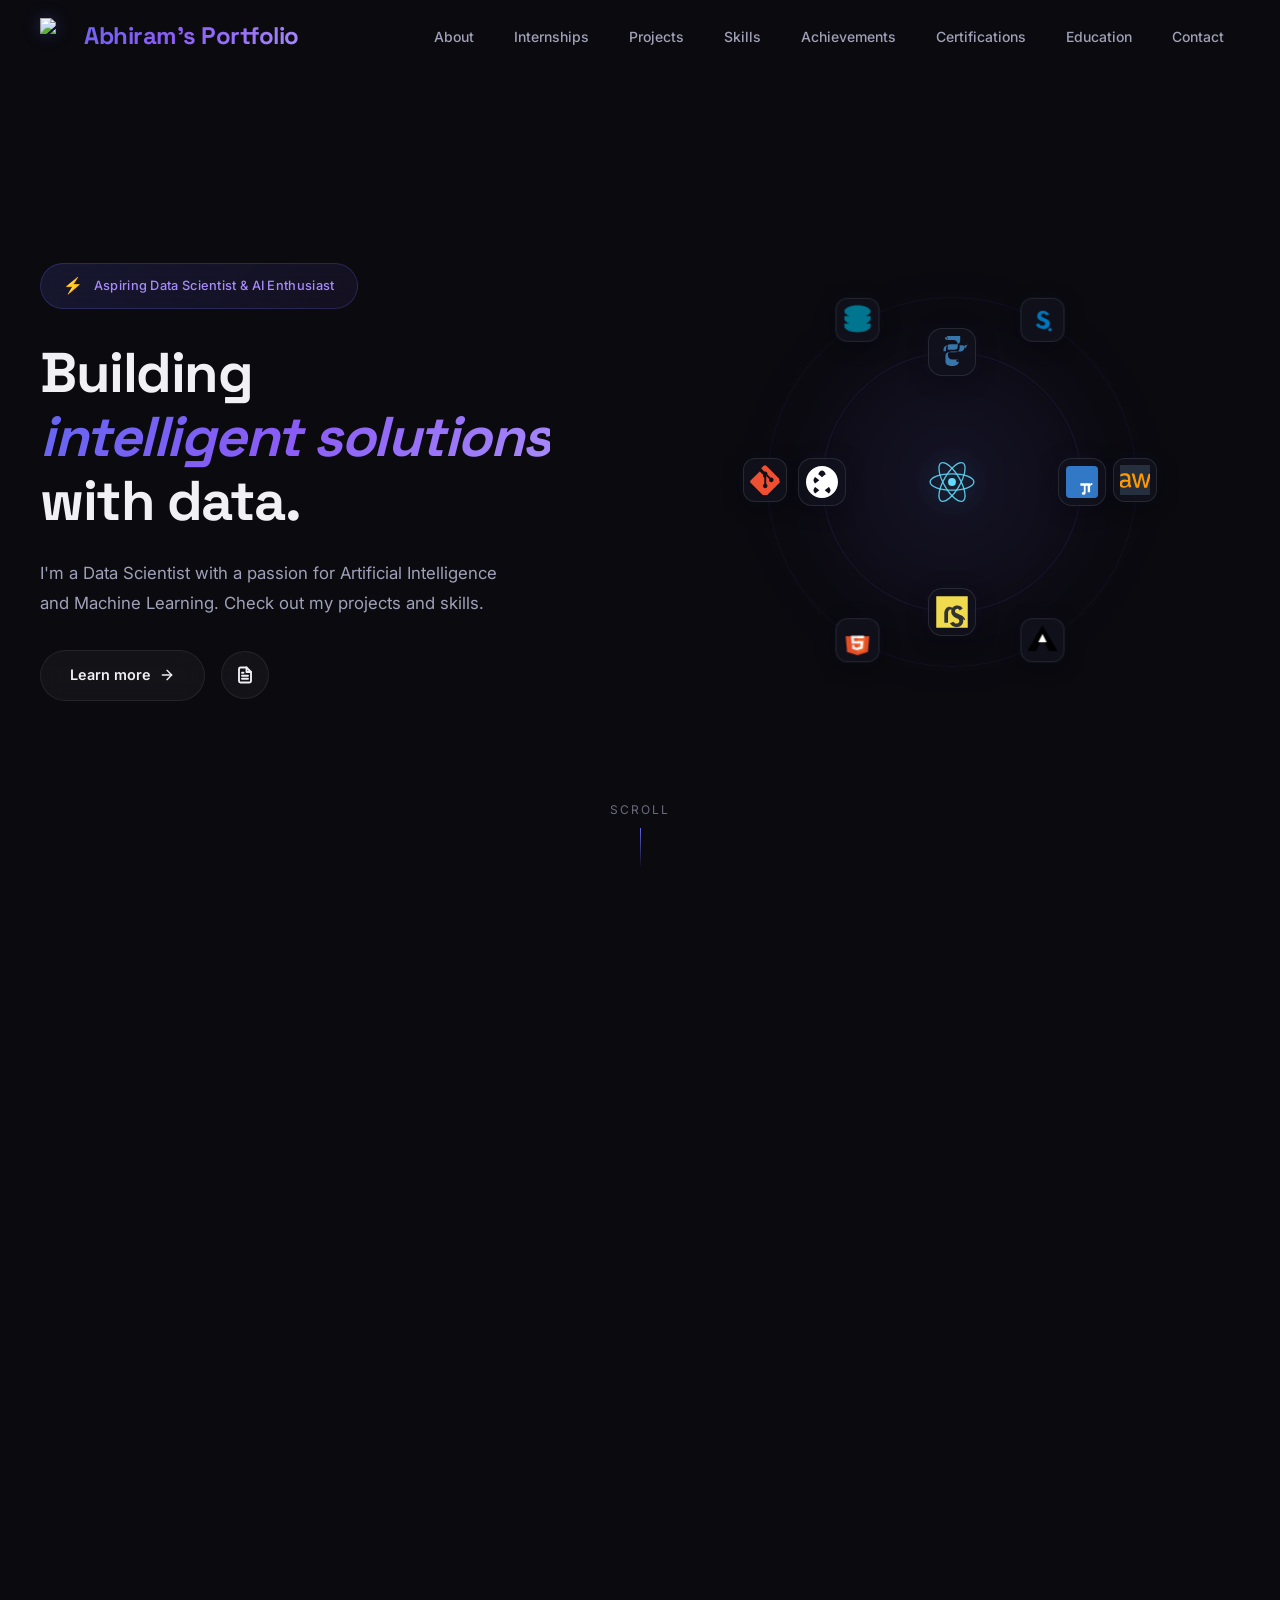
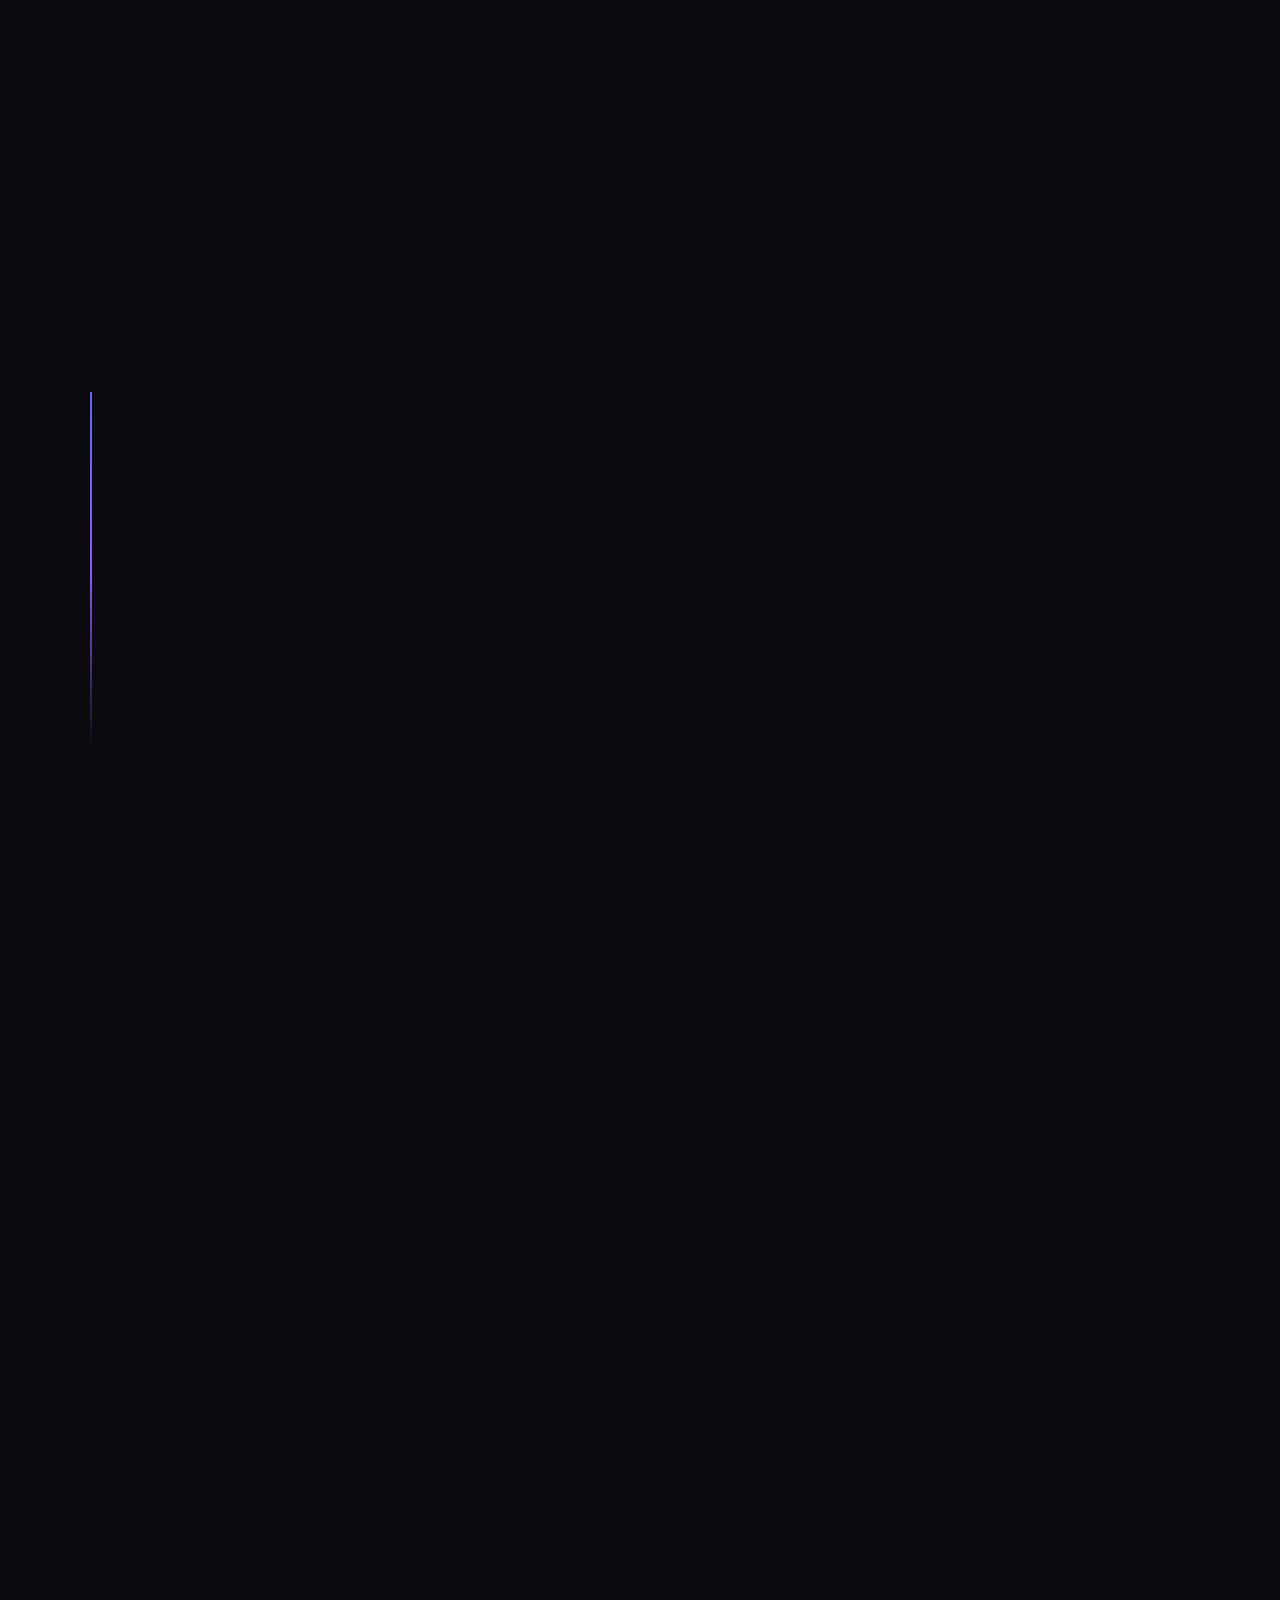
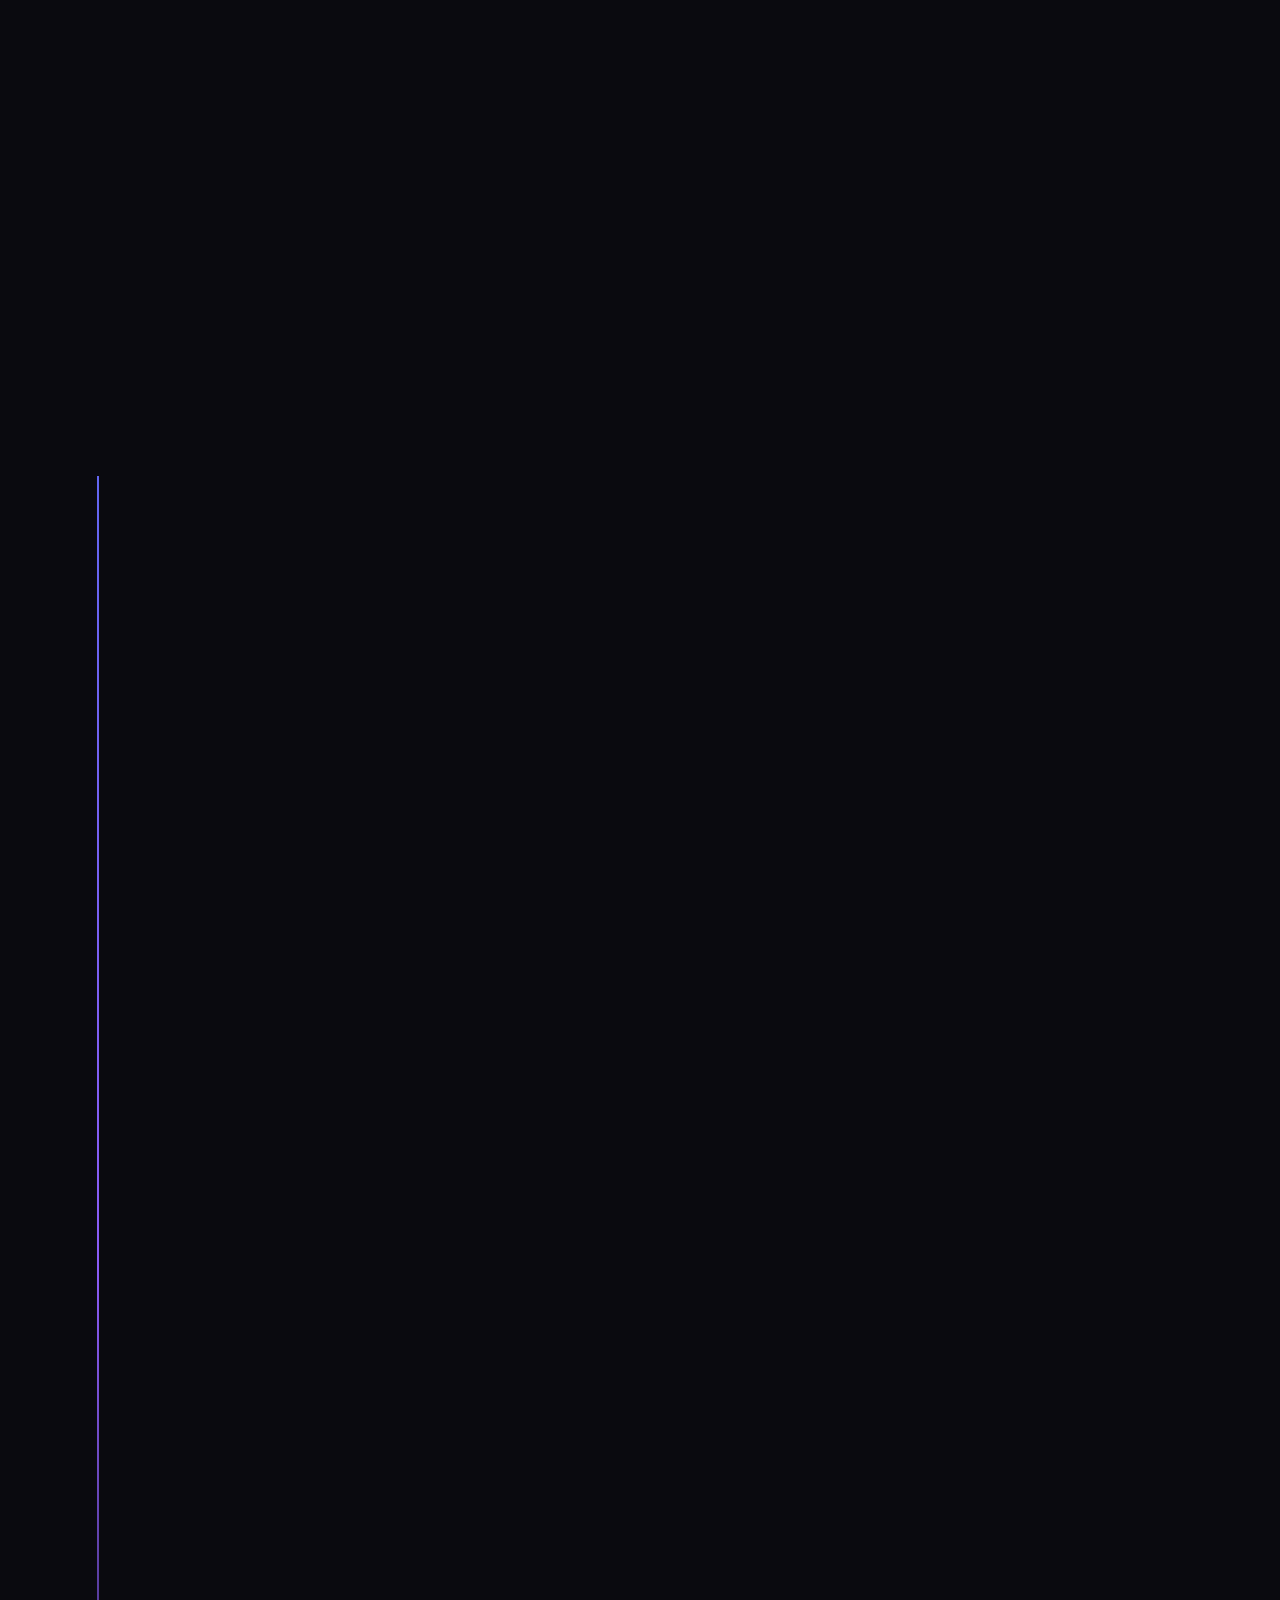
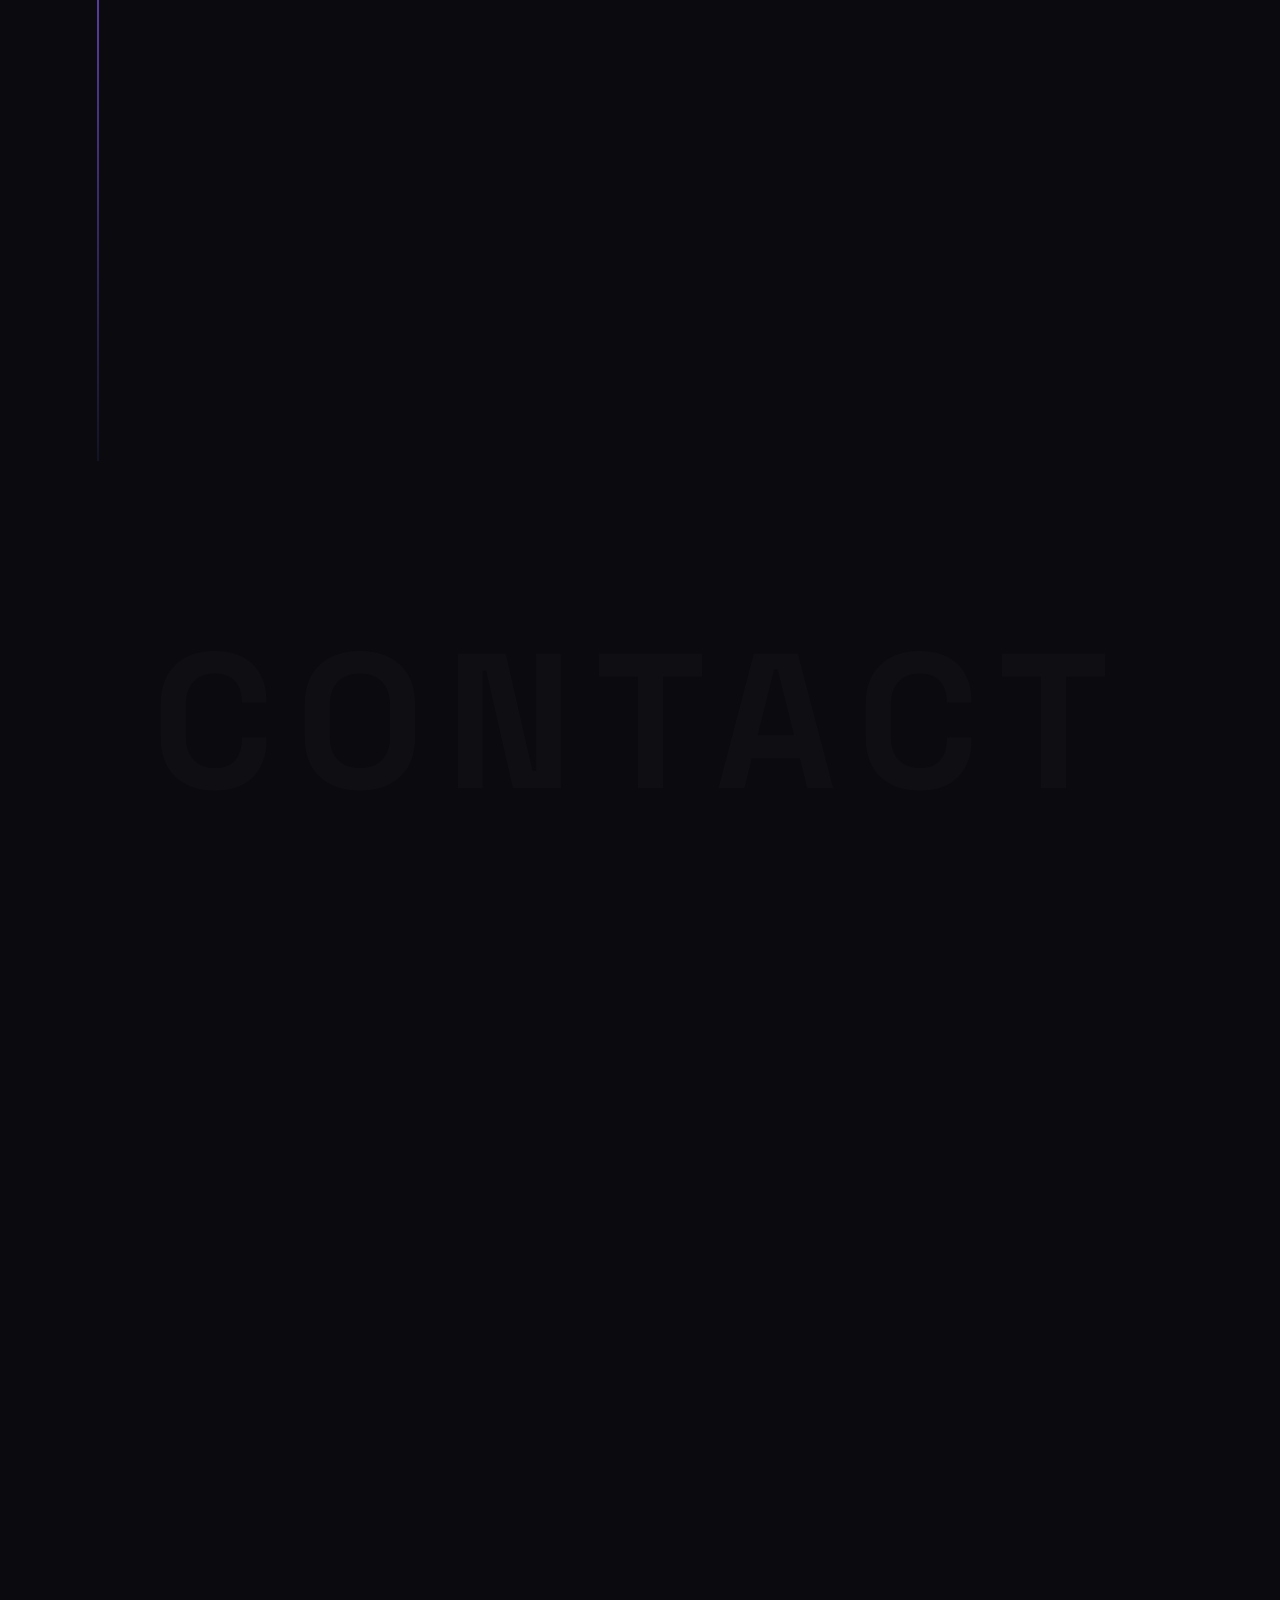
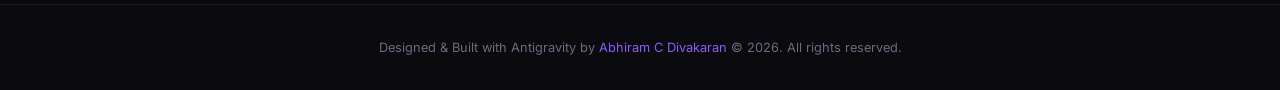
==== index.html @ 3d995509 "feat: redesign education section to match reference image with timeline, badges, coursework tags, ac" ====
<!DOCTYPE html>
<html lang="en">

<head>
  <meta charset="UTF-8">
  <meta name="viewport" content="width=device-width, initial-scale=1.0">
  <meta name="description"
    content="Student Portfolio — A showcase of projects, skills, internships, and achievements. Built with modern web technologies and 3D interactive design.">
  <title>Student Portfolio — Developer & Tech Enthusiast</title>
  <link rel="stylesheet" href="styles.css">
  <link rel="icon"
    href="data:image/svg+xml,<svg xmlns='http://www.w3.org/2000/svg' viewBox='0 0 100 100'><text y='.9em' font-size='90'>⚡</text></svg>">
</head>

<body>

  <!-- THREE.JS Canvas -->
  <canvas id="three-canvas"></canvas>

  <!-- ============================================
       NAVIGATION
       ============================================ -->
  <nav class="navbar" id="navbar">
    <div class="nav-container">
      <a href="#hero" class="nav-logo" style="display: flex; align-items: center; gap: 8px;">
        <img src="Components/Images/logo_transparent.png" alt="Logo"
          style="width: 36px; height: 36px; object-fit: contain; filter: drop-shadow(0 0 8px var(--accent-glow));">
        <span>Abhiram's Portfolio</span>
      </a>
      <div class="nav-links" id="nav-links">
        <a href="#about">About</a>
        <a href="#internships">Internships</a>
        <a href="#projects">Projects</a>
        <a href="#skills">Skills</a>
        <a href="#achievements">Achievements</a>
        <a href="#certifications">Certifications</a>
        <a href="#education">Education</a>
        <a href="#contact">Contact</a>
      </div>
      <button class="nav-toggle" id="nav-toggle" aria-label="Toggle navigation">
        <span></span>
        <span></span>
        <span></span>
      </button>
    </div>
  </nav>

  <!-- ============================================
       HERO SECTION
       ============================================ -->
  <section class="hero" id="hero">
    <div class="hero-inner">
      <!-- LEFT: Text Content -->
      <div class="hero-text">
        <div class="hero-badge">
          <span class="badge-icon">⚡</span>
          Aspiring Data Scientist & AI Enthusiast
        </div>
        <h1 class="hero-title">
          <span class="line">Building</span>
          <span class="line"><span class="gradient-text">intelligent solutions</span></span>
          <span class="line">with data.</span>
        </h1>
        <p class="hero-subtitle">
          I'm a Data Scientist with a passion for Artificial Intelligence and Machine Learning. Check out my projects
          and skills.
        </p>
        <div class="hero-actions" style="display: flex; align-items: center; gap: 1rem;">
          <a href="#about" class="btn btn-learn-more">
            <span>Learn more</span>
            <svg width="16" height="16" viewBox="0 0 24 24" fill="none" stroke="currentColor" stroke-width="2"
              stroke-linecap="round" stroke-linejoin="round">
              <line x1="5" y1="12" x2="19" y2="12" />
              <polyline points="12 5 19 12 12 19" />
            </svg>
          </a>
          <a href="#" class="btn-secondary" data-resume aria-label="View Resume" title="View Resume">
            <svg width="18" height="18" viewBox="0 0 24 24" fill="none" stroke="currentColor" stroke-width="2.5"
              stroke-linecap="round" stroke-linejoin="round">
              <path d="M14 2H6a2 2 0 0 0-2 2v16a2 2 0 0 0 2 2h12a2 2 0 0 0 2-2V8z" />
              <polyline points="14 2 14 8 20 8" />
              <line x1="16" y1="13" x2="8" y2="13" />
              <line x1="16" y1="17" x2="8" y2="17" />
              <polyline points="10 9 9 9 8 9" />
            </svg>
          </a>
        </div>
      </div>

      <!-- RIGHT: 3D Orbiting Tech Icons -->
      <div class="hero-orbit-container">
        <div class="orbit-glow"></div>
        <div class="orbit-scene">
          <!-- Central Icon -->
          <div class="orbit-center">
            <svg viewBox="0 0 512 512" width="56" height="56">
              <circle cx="256" cy="256" r="36" fill="#61DAFB" />
              <ellipse cx="256" cy="256" rx="200" ry="75" fill="none" stroke="#61DAFB" stroke-width="12"
                opacity="0.9" />
              <ellipse cx="256" cy="256" rx="200" ry="75" fill="none" stroke="#61DAFB" stroke-width="12" opacity="0.9"
                transform="rotate(60 256 256)" />
              <ellipse cx="256" cy="256" rx="200" ry="75" fill="none" stroke="#61DAFB" stroke-width="12" opacity="0.9"
                transform="rotate(120 256 256)" />
            </svg>
          </div>

          <!-- Orbit Ring 1 (Inner) -->
          <div class="orbit-ring orbit-ring-1">
            <!-- Icon 1: TypeScript -->
            <div class="orbit-icon" style="--angle: 0deg; --delay: 0s;">
              <div class="orbit-icon-inner">
                <svg viewBox="0 0 128 128" width="32" height="32">
                  <rect width="128" height="128" rx="15" fill="#3178C6" />
                  <path
                    d="M91.5 68.5v10.2h-13V105c0 3.5-.7 6-2 7.5s-3.5 2.2-6.5 2.2c-2.5 0-5-.8-7.3-2.3l3-8.5c1 .7 2 1 3 1 1.7 0 2.5-1.3 2.5-4V78.7H57.5V68.5zm13.7 0l.2 7.3-1.5-.2c-2.3 0-4.2.7-5.5 2.2-1.4 1.4-2.1 3.3-2.1 5.7V105h-9.5V68.5h8.7l.5 5.3c1-2 2.3-3.4 3.9-4.4 1.5-1 3.3-1.4 5.3-1.4"
                    fill="#fff" />
                </svg>
              </div>
            </div>
            <!-- Icon 2: JS -->
            <div class="orbit-icon" style="--angle: 90deg; --delay: -5s;">
              <div class="orbit-icon-inner">
                <svg viewBox="0 0 128 128" width="32" height="32">
                  <path fill="#F0DB4F" d="M1 1h126v126H1z" />
                  <path
                    d="M116.9 96.6c-1.5-9-7.5-16.5-25.2-23.5l-8.7-4c-3.3-1.7-5.5-3-6.3-5.4-.5-1.7-.6-2.7-.6-4.3 0-1.7.6-3.4 1.7-4.7 2.8-3.2 7.5-4 11.1-2.7 2.3.8 4.4 2.7 5.6 5.7l12.5-7.8c-2.2-3.9-5.3-7-9-9.1-5-2.8-10.5-3.4-16.5-2.7-6 .7-11.2 3.4-15 8-4.8 5.7-6.1 12.5-5.3 20 .7 5.8 3.6 10.8 8 14.5 4.5 3.8 9 6.3 13.4 8.3 3.4 1.5 6.4 3.2 8.3 5.3 1.7 2 2.5 4.4 2.3 7-.3 3-1.7 5.3-4 7-2.3 1.5-5.3 2.2-8 2-5-.5-8.5-3-11.3-7.5L55.8 109c2.3 4.7 5.7 8.5 10.3 11.3 6 3.5 12.7 4.8 20 4 6.5-.7 12.2-3.3 16.5-8 3.6-3.8 5.8-8.5 6.3-14 .3-2.3.3-6.7-1-9.7zM72.5 53.5c-3-6.3-9.3-9.7-16.3-10-7-.3-12.5 2-17 7.2-4 4.8-6 10.7-6 17.7v38.3h15V68c0-3.7.7-7 2.8-9.8 2-2.8 5-4.4 8.5-4.2 3.8.2 6.5 2 8.5 5.3"
                    fill="#323330" />
                </svg>
              </div>
            </div>
            <!-- Icon 3: React -->
            <div class="orbit-icon" style="--angle: 180deg; --delay: -10s;">
              <div class="orbit-icon-inner">
                <svg viewBox="0 0 128 128" width="32" height="32">
                  <path
                    d="M64 0C28.7 0 0 28.7 0 64s28.7 64 64 64 64-28.7 64-64S99.3 0 64 0zm0 18c6.1 0 11.6 5.5 15.1 15.1-4.5 3.3-9.5 7.3-15.1 11.8-5.5-4.5-10.5-8.5-15.1-11.8C52.4 23.5 57.9 18 64 18zM36.5 44.3c5 3.7 10.5 8 16.7 13-6.2 5-11.7 9.4-16.7 13.1-3.8-4.3-6.5-9.6-6.5-13.1s2.7-8.8 6.5-13zm0 39.4c5 3.7 10.5 8 16.7 13-6.2 5-11.7 9.4-16.7 13.1C32.7 105.5 30 100.1 30 96.6s2.7-8.6 6.5-12.9zm55 0c3.8 4.3 6.5 9.6 6.5 12.9s-2.7 8.9-6.5 13.1c-5-3.7-10.5-8-16.7-13 6.2-5 11.7-9.4 16.7-13.1z"
                    fill="#fff" />
                </svg>
              </div>
            </div>
            <!-- Icon 4: Python -->
            <div class="orbit-icon" style="--angle: 270deg; --delay: -15s;">
              <div class="orbit-icon-inner">
                <svg viewBox="0 0 448 512" width="32" height="32" fill="#3776AB">
                  <path
                    d="M439.8 200.5c-7.7-30.9-22.3-54.2-53.4-54.2h-40.1v47.4c0 36.8-31.2 67.8-68.8 67.8H172.7c-29.2 0-53.4 25-53.4 54.3v101.7c0 29 25.2 46 53.4 54.3 33.8 9.9 66.3 11.7 106.8 0 26.9-7.8 53.4-23.5 53.4-54.3v-40.7H226.2c-36.8 0-67.8-31.2-67.8-67.9V301.2c0-29 22.2-54.3 53.4-54.3h146.2c35.7 0 67.8-31.3 67.8-67.9v-31.2c0 .1 0-.1 14-.1c29-3.3 54.2-14.7 54.2-54.2zm-284-54.2c-35.8 0-67.8 31.2-67.8 67.8v31.2h40.1v-47.4c0-36.8 31.2-67.9 68.8-67.9h104.9c29.2 0 53.4-25 53.4-54.3v-86.7c0-29-25.2-46-53.4-54.3C268-42.1 235.5-43.9 195-32.2c-26.9 7.8-53.4 23.5-53.4 54.3v40.7h106.7c36.8 0 67.8 31.2 67.8 67.9v35.8c0 29-22.2 54.3-53.4 54.3H155.8zm-22.3-88.1c-12 0-21.7-9.7-21.7-21.7s9.7-21.7 21.7-21.7 21.7 9.7 21.7 21.7-9.7 21.7-21.7 21.7zm180.8 314c12 0 21.7 9.7 21.7 21.7s-9.7 21.7-21.7 21.7-21.7-9.7-21.7-21.7 9.7-21.7 21.7-21.7z" />
                </svg>
              </div>
            </div>
          </div>

          <!-- Orbit Ring 2 (Outer) -->
          <div class="orbit-ring orbit-ring-2">
            <!-- Icon 1: AWS -->
            <div class="orbit-icon" style="--angle: 0deg; --delay: 0s;">
              <div class="orbit-icon-inner">
                <svg viewBox="0 0 128 128" width="30" height="30">
                  <path fill="#252F3E" d="M0 0h128v128H0z" />
                  <path
                    d="M44.8 80.5c0 2.1.2 3.8.7 5.1.5 1.3 1.2 2.7 2.1 4.2.3.5.4 1 .4 1.5 0 .6-.4 1.3-1.2 1.9l-3.9 2.6c-.6.4-1.1.6-1.6.6-.6 0-1.3-.3-1.9-.9-1-.9-1.8-2-2.4-3.1-.7-1.1-1.3-2.4-2-3.9-5.1 6-11.5 9-19.2 9-5.5 0-9.8-1.6-13.1-4.7-3.2-3.1-4.9-7.3-4.9-12.4 0-5.5 1.9-10 5.8-13.4 3.9-3.4 9.1-5.1 15.6-5.1 2.2 0 4.4.2 6.8.5s4.8.8 7.4 1.4V58c0-4.9-1-8.4-3.1-10.4-2.1-2.1-5.6-3.1-10.6-3.1-2.3 0-4.6.3-7 .9-2.4.6-4.8 1.4-7 2.4-.8.4-1.5.6-2 .7-.4.1-.8.2-1.1.2-1 0-1.5-.7-1.5-2.2v-3c0-1.1.1-2 .4-2.5s.8-1 1.7-1.5c2.3-1.2 5-2.1 8.2-2.9 3.2-.8 6.6-1.2 10.2-1.2 7.8 0 13.5 1.8 17.1 5.3 3.6 3.5 5.4 8.9 5.4 16.1V80.5zm-26.5 9.9c2.1 0 4.3-.4 6.6-1.2 2.3-.8 4.3-2.2 6-4.1 1-1.2 1.8-2.6 2.2-4.1.4-1.6.7-3.5.7-5.7v-2.7c-1.9-.5-3.9-.9-6-1.2-2.1-.3-4.2-.4-6.2-.4-4.3 0-7.4.8-9.5 2.5-2.1 1.7-3.1 4.1-3.1 7.2 0 2.9.7 5.1 2.3 6.5 1.4 1.5 3.6 2.2 6.3 2.2h.7zm52.4 7.1c-1.3 0-2.1-.2-2.6-.7-.5-.5-1-1.5-1.4-2.8L50.7 40.7c-.4-1.4-.7-2.3-.7-2.7 0-1.1.5-1.7 1.6-1.7h6.1c1.3 0 2.2.2 2.7.7.5.5.9 1.5 1.3 2.8l11.8 46.5 11-46.5c.4-1.4.8-2.3 1.3-2.8.5-.5 1.4-.7 2.7-.7h5c1.3 0 2.2.2 2.7.7.5.5.9 1.5 1.3 2.8l11.1 47.1L121 40.7c.4-1.4.9-2.3 1.3-2.8.5-.5 1.4-.7 2.7-.7h5.8c1.1 0 1.7.5 1.7 1.7 0 .3-.1.7-.1 1.1-.1.4-.2 1-.4 1.7L116 94c-.4 1.4-.9 2.3-1.4 2.8-.5.5-1.3.7-2.6.7h-5.4c-1.3 0-2.2-.2-2.7-.7-.5-.5-.9-1.5-1.3-2.9l-10.9-45.3-10.8 45.3c-.4 1.4-.8 2.4-1.3 2.9-.5.5-1.4.7-2.7.7h-5.4z"
                    fill="#F90" />
                </svg>
              </div>
            </div>
            <!-- Icon 2: Vercel -->
            <div class="orbit-icon" style="--angle: 60deg; --delay: -5s;">
              <div class="orbit-icon-inner">
                <svg viewBox="0 0 128 128" width="30" height="30">
                  <path fill="#000" d="M64 0L0 110h36.3L64 55l27.7 55H128z" />
                  <path fill="#fff" d="M64 37l-18 36h36z" />
                </svg>
              </div>
            </div>
            <!-- Icon 3: HTML5 -->
            <div class="orbit-icon" style="--angle: 120deg; --delay: -10s;">
              <div class="orbit-icon-inner">
                <svg viewBox="0 0 128 128" width="30" height="30">
                  <path fill="#E44D26" d="M19.6 114l-6-67.4h100.8l-6 67.4L64 128z" />
                  <path fill="#F16529" d="M64 118.4l29.4-8.1 5.1-57.3H64z" />
                  <path fill="#EBEBEB"
                    d="M64 66.7H49.8l-1-11.2H64V44.5H36.1l.3 3.4 2.8 31.3H64zm0 29.5l-.1 0-11.9-3.2-.8-8.6h-11l1.5 16.8 22.2 6.2.1 0z" />
                  <path fill="#fff"
                    d="M63.9 66.7v11h13l-1.2 13.5-11.8 3.2v11.4l22.2-6.2.2-1.6 2.5-28.4.3-2.9H63.9zm0-22.2v11h27.4l.2-2.5.5-5.1.3-3.4z" />
                </svg>
              </div>
            </div>
            <!-- Icon 4: Git -->
            <div class="orbit-icon" style="--angle: 180deg; --delay: -15s;">
              <div class="orbit-icon-inner">
                <svg viewBox="0 0 128 128" width="30" height="30">
                  <path fill="#F05032"
                    d="M124.7 58.4L69.6 3.3c-3.1-3.1-8.2-3.1-11.4 0L47.6 13.9l14.4 14.4c3.3-1.1 7.2-.4 9.9 2.2 2.7 2.7 3.4 6.6 2.2 9.9l13.9 13.9c3.3-1.1 7.2-.4 9.9 2.2 3.8 3.8 3.8 10 0 13.8-3.8 3.8-10 3.8-13.8 0-2.9-2.9-3.5-7.1-1.9-10.6l-13-13v34.2c.9.4 1.7 1 2.4 1.7 3.8 3.8 3.8 10 0 13.8-3.8 3.8-10 3.8-13.8 0-3.8-3.8-3.8-10 0-13.8.9-.9 1.9-1.5 3-2V54.1c-1.1-.5-2.1-1.1-3-2-2.9-2.9-3.5-7.2-1.8-10.7L41.5 27.2 3.3 65.4c-3.1 3.1-3.1 8.2 0 11.4l55.1 55.1c3.1 3.1 8.2 3.1 11.4 0l54.9-55.1c3.1-3.1 3.1-8.2 0-11.4z" />
                </svg>
              </div>
            </div>
            <!-- Icon 5: SQL -->
            <div class="orbit-icon" style="--angle: 240deg; --delay: -20s;">
              <div class="orbit-icon-inner">
                <svg viewBox="0 0 448 512" width="30" height="30" fill="#00758F">
                  <path
                    d="M448 111.8c0 56.5-100.3 102.2-224 102.2S0 168.3 0 111.8 100.3 9.6 224 9.6s224 45.7 224 102.2zm0 128c0 56.5-100.3 102.2-224 102.2S0 296.3 0 239.8V192h448v47.8zm0 128c0 56.5-100.3 102.2-224 102.2S0 424.3 0 367.8V320h448v47.8z" />
                </svg>
              </div>
            </div>
            <!-- Icon 6: CSS3 -->
            <div class="orbit-icon" style="--angle: 300deg; --delay: -25s;">
              <div class="orbit-icon-inner">
                <svg viewBox="0 0 128 128" width="30" height="30">
                  <path fill="#0277BD"
                    d="M64.1 102.3c-14.2 0-23.5-6.2-28.3-18.6l12.6-5.3c3.3 7 7.6 10.5 15.9 10.5 6.7 0 11-3.3 11-8.2 0-2.5-1-4.5-3.1-6-2.1-1.5-7.3-3.5-12-5.5-4.2-1.8-7.6-3.4-10.3-5.5-5.5-4.2-8.3-9.5-8.3-16 0-6.6 2.5-12 7.3-16.1 4.8-4 10.8-6.1 18.1-6.1 11.5 0 20.1 5 25.2 14.9l-12.2 5.7c-3.2-5.7-7.5-8.5-12.8-8.5-5.7 0-9.5 3-9.5 7.3 0 4.7 4.5 7.4 13.5 11.3 5.2 2.2 9.3 4 12.3 5.7 8 4.5 12 10.5 12 18.2 0 7.1-2.7 12.8-8.1 17.1-5.4 4.2-12.5 6.3-20.3 6.3z" />
                  <path fill="#0277BD"
                    d="M96 113.5c-2 0-3.8-.7-5.3-2.1-1.5-1.4-2.3-3.2-2.3-5.3s.8-3.9 2.3-5.3c1.5-1.4 3.3-2.1 5.3-2.1s3.8.7 5.3 2.1c1.5 1.4 2.3 3.2 2.3 5.3s-.8 3.9-2.3 5.3c-1.5 1.4-3.3 2.1-5.3 2.1z" />
                </svg>
              </div>
            </div>
          </div>
        </div>
      </div>
    </div>
    <div class="hero-scroll">
      <span>Scroll</span>
      <div class="scroll-line"></div>
    </div>
  </section>

  <!-- ============================================
       ABOUT SECTION
       ============================================ -->
  <section class="section" id="about">
    <div class="section-container">
      <div class="section-header reveal">
        <span class="section-label">Get to Know Me</span>
        <h2 class="section-title">About <span class="gradient-text">Me</span></h2>
        <div class="section-line"></div>
      </div>

      <div class="about-grid">
        <div class="about-photo-wrapper reveal-left">
          <div class="about-photo">
            <img src="Components\Images\ChatGPT Image Jun 10, 2026, 11_14_18 AM.png" alt="Profile Photo"
              id="about-photo-img">
          </div>
          <div class="about-photo-decoration"></div>
        </div>

        <div class="about-text reveal-right">
          <h3>Building Intelligent Solutions with Data</h3>
          <p>
            I'm a Computer Science student with a strong interest in data analytics, business intelligence, machine
            learning, predictive analytics and data-driven decision making. I enjoy transforming raw data into clear
            insights through analysis, visualization, and statistical techniques.My experience includes working with
            SQL, Python, Excel, Power BI, and machine learning frameworks to solve practical problems and improve
            decision-making processes.
          <p>
            When I'm not coding, you'll find me exploring new tech, contributing to open-source projects,
            participating in hackathons, or mentoring fellow students. I believe in continuous learning
            and am always looking for opportunities to grow and make an impact.
          </p>

          <div class="about-stats">
            <div class="stat-item">
              <div class="stat-number" data-count="5" data-suffix="+">0</div>
              <div class="stat-label">Projects Built</div>
            </div>
            <div class="stat-item">
              <div class="stat-number" data-count="1">0</div>
              <div class="stat-label">Internships</div>
            </div>
            <div class="stat-item">
              <div class="stat-number" data-count="5" data-suffix="+">0</div>
              <div class="stat-label">Certificates</div>
            </div>
          </div>
        </div>
      </div>
    </div>
  </section>

  <!-- ============================================
       INTERNSHIPS SECTION
       ============================================ -->
  <section class="section" id="internships">
    <div class="section-container">
      <div class="section-header reveal">
        <span class="section-label">Professional Experience</span>
        <h2 class="section-title">My <span class="gradient-text">Internships</span></h2>
        <div class="section-line"></div>
      </div>

      <div class="timeline">
        <div class="timeline-item reveal">
          <div class="glass-card">
            <div class="timeline-date">Apr 2024 - June 2024</div>
            <h3 class="timeline-role">Data Science Intern</h3>
            <p class="timeline-company">Skill Winner - Virtual Internship</p>
            <p class="timeline-desc">
              Conducted Exploratory Data Analysis (EDA) on real-world datasets. Applied supervised and unsupervised
              machine learning techniques. Developed a Heart Disease Prediction System using machine learning
              algorithms. Performed feature engineering and data preprocessing to improve model performance. Evaluated
              models using Accuracy, Precision, Recall, and ROC-AUC metrics. Generated actionable insights for clinical
              risk assessment.
            </p>
            <div class="timeline-tags">
              <span class="tag">Python</span>
              <span class="tag">Pandas</span>
              <span class="tag">NumPy</span>
              <span class="tag">Scikit-learn</span>
            </div>
            <div class="internship-cert" style="margin-top: 16px;">
              <a href="Components/Images/SkillWinner_Internship_Certificate.jpg" target="_blank"
                style="display: inline-flex; align-items: center; gap: 6px; padding: 6px 0; color: var(--text-muted); text-decoration: none; font-size: 0.8rem; font-weight: 500; letter-spacing: 0.04em; border-bottom: 1px solid transparent; transition: color 0.2s ease, border-color 0.2s ease;"
                onmouseover="this.style.color='var(--accent-1)';this.style.borderBottomColor='var(--accent-1)';"
                onmouseout="this.style.color='var(--text-muted)';this.style.borderBottomColor='transparent';">
                <svg width="13" height="13" viewBox="0 0 24 24" fill="none" stroke="currentColor" stroke-width="2" stroke-linecap="round" stroke-linejoin="round">
                  <path d="M14 2H6a2 2 0 0 0-2 2v16a2 2 0 0 0 2 2h12a2 2 0 0 0 2-2V8z"></path>
                  <polyline points="14 2 14 8 20 8"></polyline>
                </svg>
                View Certificate
                <svg width="11" height="11" viewBox="0 0 24 24" fill="none" stroke="currentColor" stroke-width="2.5" stroke-linecap="round" stroke-linejoin="round">
                  <line x1="5" y1="12" x2="19" y2="12"/><polyline points="12 5 19 12 12 19"/>
                </svg>
              </a>
            </div>
          </div>
        </div>

        <!-- <div class="timeline-item reveal">
          <div class="glass-card">
            <div class="timeline-date">Jun 2025 — Dec 2025</div>
            <h3 class="timeline-role">Machine Learning Intern</h3>
            <p class="timeline-company">AI Solutions Ltd.</p>
            <p class="timeline-desc">
              Built and trained deep learning models for image classification achieving 94% accuracy. 
              Processed large datasets with Pandas and NumPy, and deployed models using Flask REST APIs.
            </p>
            <div class="timeline-tags">
              <span class="tag">Python</span>
              <span class="tag">TensorFlow</span>
              <span class="tag">Flask</span>
              <span class="tag">OpenCV</span>
            </div>
          </div>
        </div> -->

        <!-- <div class="timeline-item reveal">
          <div class="glass-card">
            <div class="timeline-date">Jan 2025 — May 2025</div>
            <h3 class="timeline-role">Web Development Intern</h3>
            <p class="timeline-company">Digital Agency Co.</p>
            <p class="timeline-desc">
              Designed and developed responsive web pages for client projects. Optimized website 
              performance, implemented SEO best practices, and maintained codebases using Git.
            </p>
            <div class="timeline-tags">
              <span class="tag">HTML/CSS</span>
              <span class="tag">JavaScript</span>
              <span class="tag">WordPress</span>
              <span class="tag">Figma</span>
            </div>
          </div>
        </div>
      </div> -->
      </div>
  </section>

  <!-- ============================================
       PROJECTS SECTION
       ============================================ -->
  <section class="section" id="projects">
    <div class="section-container">
      <div class="section-header reveal">
        <span class="section-label">Featured Work</span>
        <h2 class="section-title">My <span class="gradient-text">Projects</span></h2>
        <div class="section-line"></div>
      </div>

      <!-- Project Filters -->
      <div class="project-filters reveal">
        <button class="filter-btn active" data-filter="all">All</button>
        <button class="filter-btn" data-filter="ai-ml">AI & Machine Learning</button>
        <button class="filter-btn" data-filter="full-stack">Full Stack</button>
        <button class="filter-btn" data-filter="data-science">Data Science</button>
      </div>

      <div class="projects-grid">
        <!-- Project 1: WyrmForge (2026)-->
        <div class="project-card reveal" data-category="ai-ml full-stack">
          <div class="project-image-container">
            <img class="project-image" src="Components\Images\Gemini_Generated_Image_61pz3v61pz3v61pz.png"
              alt="WyrmForge Project">
            <div class="project-image-overlay">
              <div class="expand-icon">🔍</div>
            </div>
          </div>
          <div class="project-body">
            <div class="project-header">
              <h3 class="project-title">WyrmForge</h3>
              <span class="project-date">2026 — Present</span>
            </div>
            <p class="project-desc">
              WyrmForge is an AI-powered application designed to refine and optimize your prompts for top-tier models
              like Claude, Gemini, and GPT-4. By transforming simple ideas into precise, production-ready instructions,
              it helps you achieve the best possible results from your target AI.
            </p>
            <div class="timeline-tags" style="margin-bottom: 1rem;">
              <span class="tag">Prompt Engineering</span>
              <span class="tag">Generative AI</span>
              <span class="tag">Claude</span>
              <span class="tag">Gemini</span>
              <span class="tag">GPT-4</span>
              <span class="tag">LLM Optimization</span>
            </div>
            <div class="project-links">
              <a href="https://wrymforge.onrender.com/" class="project-link primary">⬡ Live Demo</a>
              <a href="https://github.com/Abhiram-C-Divakaran/WrymForge" class="project-link secondary">⌘ Source
                Code</a>
            </div>
          </div>
          <div class="project-gallery" id="proj-gallery-wrymforge">
            <div class="gallery-grid">
              <div class="gallery-thumb"><img
                  src="https://images.unsplash.com/photo-1516321318423-f06f85e504b3?w=200&h=200&fit=crop"
                  alt="Screenshot 1"></div>
              <div class="gallery-thumb"><img
                  src="https://images.unsplash.com/photo-1526374965328-7f61d4dc18c5?w=200&h=200&fit=crop"
                  alt="Screenshot 2"></div>
              <div class="gallery-thumb"><img
                  src="https://images.unsplash.com/photo-1550751827-4bd374c3f58b?w=200&h=200&fit=crop"
                  alt="Screenshot 3"></div>
            </div>
          </div>
          <div style="padding: 0 1.75rem 1.75rem;">
            <button class="expand-gallery-btn" data-target="proj-gallery-wrymforge">
              <span class="btn-text">View Photos</span>
              <span class="arrow">▼</span>
            </button>
          </div>
        </div>
        <!-- Project 2: Alvio Academy (2026) -->
        <div class="project-card reveal" data-category="ai-ml full-stack">
          <div class="project-image-container">
            <img class="project-image"
              src="Components\Images\How-to-Implement-A-Queue-in-Python_Watermarked.993460fe2ffc.webp"
              alt="Alvio Academy Project">
            <div class="project-image-overlay">
              <div class="expand-icon">🔍</div>
            </div>
          </div>
          <div class="project-body">
            <div class="project-header">
              <h3 class="project-title">Alvio Academy</h3>
              <span class="project-date">2026 — Present</span>
            </div>
            <p class="project-desc">
              Alvio Academy is an interactive, gamified Data Structures & Algorithms (DSA) learning platform featuring
              an AI-powered personal tutor. Built with a React and TypeScript frontend, it features a complete
              LeetCode-style code playground, real-time code execution, 3D interactive visualizations of algorithms
              using Three.js / React Three Fiber, progress tracking, and gamified quiz systems.
            </p>
            <div class="timeline-tags" style="margin-bottom: 1rem;">
              <span class="tag">React</span>
              <span class="tag">TypeScript</span>
              <span class="tag">Three.js</span>
              <span class="tag">Node.js</span>
              <span class="tag">SQLite</span>
              <span class="tag">Generative AI</span>
            </div>
            <div class="project-links">
              <a href="#" class="project-link primary">⬡ Live Demo</a>
              <a href="https://github.com/Abhiram-C-Divakaran/Alvio-Academy" class="project-link secondary">⌘ Source
                Code</a>
            </div>
          </div>
          <div class="project-gallery" id="proj-gallery-0">
            <div class="gallery-grid">
              <div class="gallery-thumb"><img
                  src="https://images.unsplash.com/photo-1516321318423-f06f85e504b3?w=200&h=200&fit=crop"
                  alt="Screenshot 1"></div>
              <div class="gallery-thumb"><img
                  src="https://images.unsplash.com/photo-1526374965328-7f61d4dc18c5?w=200&h=200&fit=crop"
                  alt="Screenshot 2"></div>
              <div class="gallery-thumb"><img
                  src="https://images.unsplash.com/photo-1550751827-4bd374c3f58b?w=200&h=200&fit=crop"
                  alt="Screenshot 3"></div>
            </div>
          </div>
          <div style="padding: 0 1.75rem 1.75rem;">
            <button class="expand-gallery-btn" data-target="proj-gallery-0">
              <span class="btn-text">View Photos</span>
              <span class="arrow">▼</span>
            </button>
          </div>
        </div>

        <!-- Project 3: AVA Chatbot (2026) -->
        <div class="project-card reveal" data-category="ai-ml full-stack">
          <div class="project-image-container">
            <img class="project-image" src="Components\Images\8691987.jpg" alt="AI Dashboard Project">
            <div class="project-image-overlay">
              <div class="expand-icon">🔍</div>
            </div>
          </div>
          <div class="project-body">
            <div class="project-header">
              <h3 class="project-title">AVA Chatbot</h3>
              <span class="project-date">2026 — Present</span>
            </div>
            <p class="project-desc">
              AVA is a full-stack personal AI chatbot assistant engineered with a secure authentication, session
              management, and conversational interface. Features a long-term memory system utilizing context window
              management, summary-based context retention, and custom tools including live web search, code execution,
              and a rule-based sentiment detector.
            </p>
            <div class="timeline-tags" style="margin-bottom: 1rem;">
              <span class="tag">Python</span>
              <span class="tag">FastAPI</span>
              <span class="tag">SQL / PostgreSQL</span>
              <span class="tag">Groq Llama 3</span>
              <span class="tag">Machine Learning</span>
            </div>
            <div class="project-links">
              <a href="#" class="project-link primary">⬡ Live Demo</a>
              <a href="https://github.com/Abhiram-C-Divakaran/Ava-AI" class="project-link secondary">⌘ Source Code</a>
            </div>
          </div>
          <div class="project-gallery" id="proj-gallery-1">
            <div class="gallery-grid">
              <div class="gallery-thumb"><img
                  src="https://images.unsplash.com/photo-1551288049-bebda4e38f71?w=200&h=200&fit=crop"
                  alt="Screenshot 1"></div>
              <div class="gallery-thumb"><img
                  src="https://images.unsplash.com/photo-1460925895917-afdab827c52f?w=200&h=200&fit=crop"
                  alt="Screenshot 2"></div>
              <div class="gallery-thumb"><img
                  src="https://images.unsplash.com/photo-1504868584819-f8e8b4b6d7e3?w=200&h=200&fit=crop"
                  alt="Screenshot 3"></div>
              <div class="gallery-thumb"><img
                  src="https://images.unsplash.com/photo-1551288049-bebda4e38f71?w=200&h=200&fit=crop&crop=bottom"
                  alt="Screenshot 4"></div>
            </div>
          </div>
          <div style="padding: 0 1.75rem 1.75rem;">
            <button class="expand-gallery-btn" data-target="proj-gallery-1">
              <span class="btn-text">View Photos</span>
              <span class="arrow">▼</span>
            </button>
          </div>
        </div>

        <!-- Project 4: CodeSight (2026) -->
        <div class="project-card reveal" data-category="ai-ml">
          <div class="project-image-container">
            <img class="project-image" src="Components\Images\I-LOVE-CODING-112023.jpg" alt="E-Commerce App">
            <div class="project-image-overlay">
              <div class="expand-icon">🔍</div>
            </div>
          </div>
          <div class="project-body">
            <div class="project-header">
              <h3 class="project-title">CodeSight</h3>
              <span class="project-date">2026</span>
            </div>
            <p class="project-desc">
              CodeSight is an AI-powered code review platform that analyzes source code and pull request diffs to
              identify bugs, security issues, performance bottlenecks, and code quality concerns while providing
              automated fixes and actionable suggestions. Features a feedback-driven memory system that learns team
              preferences over time.
            </p>
            <div class="timeline-tags" style="margin-bottom: 1rem;">
              <span class="tag">Python</span>
              <span class="tag">FastAPI</span>
              <span class="tag">SQLite</span>
              <span class="tag">Groq API</span>
              <span class="tag">Claude Sonnet</span>
            </div>
            <div class="project-links">
              <a href="#" class="project-link primary">⬡ Live Demo</a>
              <a href="#" class="project-link secondary">⌘ Source Code</a>
            </div>
          </div>
          <div class="project-gallery" id="proj-gallery-2">
            <div class="gallery-grid">
              <div class="gallery-thumb"><img
                  src="https://images.unsplash.com/photo-1563013544-824ae1b704d3?w=200&h=200&fit=crop"
                  alt="Screenshot 1"></div>
              <div class="gallery-thumb"><img
                  src="https://images.unsplash.com/photo-1556742049-0cfed4f6a45d?w=200&h=200&fit=crop"
                  alt="Screenshot 2"></div>
              <div class="gallery-thumb"><img
                  src="https://images.unsplash.com/photo-1472851294608-062f824d29cc?w=200&h=200&fit=crop"
                  alt="Screenshot 3"></div>
            </div>
          </div>
          <div style="padding: 0 1.75rem 1.75rem;">
            <button class="expand-gallery-btn" data-target="proj-gallery-2">
              <span class="btn-text">View Photos</span>
              <span class="arrow">▼</span>
            </button>
          </div>
        </div>

        <!-- Project 5: Credit Card Fraud Detection (2024) -->
        <div class="project-card reveal" data-category="data-science">
          <div class="project-image-container">
            <img class="project-image" src="Components\Images\digital-payment_23-2151961260.avif" alt="ML Model">
            <div class="project-image-overlay">
              <div class="expand-icon">🔍</div>
            </div>
          </div>
          <div class="project-body">
            <div class="project-header">
              <h3 class="project-title">Credit Card Fraud Detection</h3>
              <span class="project-date">2024</span>
            </div>
            <p class="project-desc">
              This project is an end‑to‑end fraud detection system that uses a Random Forest classifier to instantly
              classify credit card transactions as safe or fraudulent. A synthetic dataset of 5,000 transactions (85%
              legitimate, 15% fraudulent) is generated and used to train the model in Python with scikit‑learn. The
              trained model is exported as a lightweight JSON file.
            </p>
            <div class="timeline-tags" style="margin-bottom: 1rem;">
              <span class="tag">JavaScript</span>
              <span class="tag">HTML5</span>
              <span class="tag">CSS3</span>
              <span class="tag">Random Forest</span>
              <span class="tag">Python</span>
            </div>
            <div class="project-links">
              <a href="https://abhiram-c-divakaran.github.io/Credit-Fraud/" class="project-link primary">⬡ Live Demo</a>
              <a href="https://github.com/Abhiram-C-Divakaran/Credit-Fraud" class="project-link secondary">⌘ Source
                Code</a>
            </div>
          </div>
          <div class="project-gallery" id="proj-gallery-3">
            <div class="gallery-grid">
              <div class="gallery-thumb"><img src="Components\Images\Screenshot 2026-06-11 051919.png"
                  alt="Screenshot 1"></div>
              <div class="gallery-thumb"><img src="Components\Images\Screenshot 2026-06-11 051933.png"
                  alt="Screenshot 2"></div>
              <div class="gallery-thumb"><img src="Components\Images\Screenshot 2026-06-11 051951.png"
                  alt="Screenshot 3"></div>
              <div class="gallery-thumb"><img src="Components\Images\Screenshot 2026-06-11 052533.png"
                  alt="Screenshot 3"></div>
            </div>
          </div>
          <div style="padding: 0 1.75rem 1.75rem;">
            <button class="expand-gallery-btn" data-target="proj-gallery-3">
              <span class="btn-text">View Photos</span>
              <span class="arrow">▼</span>
            </button>
          </div>
        </div>

        <!-- Project 6: Heart Disease Prediction (2024) -->
        <div class="project-card reveal" data-category="data-science">
          <div class="project-image-container">
            <img class="project-image" src="Components/Images/1693503654661.jpg" alt="ML Model">
            <div class="project-image-overlay">
              <div class="expand-icon">🔍</div>
            </div>
          </div>
          <div class="project-body">
            <div class="project-header">
              <h3 class="project-title">Heart Disease Prediction</h3>
              <span class="project-date">2024</span>
            </div>
            <p class="project-desc">
              A Random Forest classifier is trained on 8 key health features (age, chest pain type, BP, cholesterol, max
              heart rate, ST depression, vessels, thallium) using the UCI Heart Disease dataset, achieving ~90%
              accuracy. The trained model predicts disease probability and binary risk (high/low) via scikit‑learn's
              predict_proba() and predict() methods.
            </p>
            <div class="timeline-tags" style="margin-bottom: 1rem;">
              <span class="tag">Python</span>
              <span class="tag">scikit-learn</span>
              <span class="tag">Data Science</span>
            </div>
            <div class="project-links">
              <a href="https://heart-disease-predictor-sfv.streamlit.app/" class="project-link primary">⬡ Live Demo</a>
              <a href="https://github.com/Abhiram-C-Divakaran/Heart-Disease-Predictor" class="project-link secondary">⌘
                Source Code</a>
            </div>
          </div>
          <div class="project-gallery" id="proj-gallery-4">
            <div class="gallery-grid">
              <div class="gallery-thumb"><img src="Components\Images\Screenshot 2026-06-10 211306.png"
                  alt="Screenshot 1"></div>
              <div class="gallery-thumb"><img src="Components\Images\Screenshot 2026-06-10 211344.png"
                  alt="Screenshot 2"></div>
              <div class="gallery-thumb"><img src="Components\Images\Screenshot 2026-06-10 211413.png"
                  alt="Screenshot 3"></div>
              <div class="gallery-thumb"><img src="Components\Images\Screenshot 2026-06-10 211435.png"
                  alt="Screenshot 3"></div>
            </div>
          </div>
          <div style="padding: 0 1.75rem 1.75rem;">
            <button class="expand-gallery-btn" data-target="proj-gallery-4">
              <span class="btn-text">View Photos</span>
              <span class="arrow">▼</span>
            </button>
          </div>
        </div>

        <!-- Project 7: PlugIn Wagon (2023) -->
        <div class="project-card reveal" data-category="full-stack">
          <div class="project-image-container">
            <img class="project-image" src="Components\Images\wp8000721.jpg" alt="Chat App">
            <div class="project-image-overlay">
              <div class="expand-icon">🔍</div>
            </div>
          </div>
          <div class="project-body">
            <div class="project-header">
              <h3 class="project-title">PlugIn Wagon</h3>
              <span class="project-date">2023 — 2024</span>
            </div>
            <p class="project-desc">
              Plugin Wagon is an EV utility application built with a Python/Django backend and a native Java Android
              interface. It features a secure user onboarding workflow that allows registration, profile management, and
              complaint submission. Through dedicated activity screens, EV users can easily track request statuses, view
              their charging history, and check fare details.
            </p>
            <div class="timeline-tags" style="margin-bottom: 1rem;">
              <span class="tag">Python</span>
              <span class="tag">Django</span>
              <span class="tag">HTML/CSS</span>
              <span class="tag">Java</span>
            </div>
            <div class="project-links">
              <a href="#" class="project-link primary">⬡ Live Demo</a>
              <a href="https://github.com/Abhiram-C-Divakaran/PlugIn-Wagon" class="project-link secondary">⌘ Source
                Code</a>
            </div>
          </div>
          <div class="project-gallery" id="proj-gallery-5">
            <div class="gallery-grid">
              <div class="gallery-thumb"><img
                  src="https://images.unsplash.com/photo-1611532736597-de2d4265fba3?w=200&h=200&fit=crop"
                  alt="Screenshot 1"></div>
              <div class="gallery-thumb"><img
                  src="https://images.unsplash.com/photo-1577563908411-5077b6dc7624?w=200&h=200&fit=crop"
                  alt="Screenshot 2"></div>
            </div>
          </div>
          <div style="padding: 0 1.75rem 1.75rem;">
            <button class="expand-gallery-btn" data-target="proj-gallery-5">
              <span class="btn-text">View Photos</span>
              <span class="arrow">▼</span>
            </button>
          </div>
        </div>
      </div>
    </div>
  </section>

  <!-- ============================================
       SKILLS SECTION
       ============================================ -->
  <section class="section" id="skills">
    <div class="section-container">
      <div class="section-header reveal">
        <span class="section-label">What I Work With</span>
        <h2 class="section-title">Technical <span class="gradient-text">Skills</span></h2>
        <div class="section-line"></div>
      </div>

      <div class="skills-categories">
        <!-- Programming Languages -->
        <div class="skill-category reveal">
          <div class="skill-category-icon">💻</div>
          <h3 class="skill-category-title">Programming Languages</h3>
          <div class="skill-item">
            <div class="skill-info"><span class="skill-name">Python</span><span class="skill-percent">95%</span></div>
            <div class="skill-bar">
              <div class="skill-fill" data-percent="95"></div>
            </div>
          </div>
          <div class="skill-item">
            <div class="skill-info"><span class="skill-name">C++ (CPP)</span><span class="skill-percent">85%</span>
            </div>
            <div class="skill-bar">
              <div class="skill-fill" data-percent="85"></div>
            </div>
          </div>
          <div class="skill-item">
            <div class="skill-info"><span class="skill-name">HTML & CSS</span><span class="skill-percent">90%</span>
            </div>
            <div class="skill-bar">
              <div class="skill-fill" data-percent="90"></div>
            </div>
          </div>
        </div>

        <!-- Frameworks & Databases -->
        <div class="skill-category reveal">
          <div class="skill-category-icon">⚙️</div>
          <h3 class="skill-category-title">Frameworks & Databases</h3>
          <div class="skill-item">
            <div class="skill-info"><span class="skill-name">Django</span><span class="skill-percent">90%</span></div>
            <div class="skill-bar">
              <div class="skill-fill" data-percent="90"></div>
            </div>
          </div>
          <div class="skill-item">
            <div class="skill-info"><span class="skill-name">FastAPI</span><span class="skill-percent">85%</span></div>
            <div class="skill-bar">
              <div class="skill-fill" data-percent="85"></div>
            </div>
          </div>
          <div class="skill-item">
            <div class="skill-info"><span class="skill-name">MySQL / SQL</span><span class="skill-percent">85%</span>
            </div>
            <div class="skill-bar">
              <div class="skill-fill" data-percent="85"></div>
            </div>
          </div>
        </div>

        <!-- Soft Skills -->
        <div class="skill-category reveal">
          <div class="skill-category-icon">🤝</div>
          <h3 class="skill-category-title">Professional & Soft Skills</h3>
          <div class="skill-item">
            <div class="skill-info"><span class="skill-name">Problem Solving</span><span
                class="skill-percent">95%</span></div>
            <div class="skill-bar">
              <div class="skill-fill" data-percent="95"></div>
            </div>
          </div>
          <div class="skill-item">
            <div class="skill-info"><span class="skill-name">Team Player / Collaboration</span><span
                class="skill-percent">90%</span></div>
            <div class="skill-bar">
              <div class="skill-fill" data-percent="90"></div>
            </div>
          </div>
          <div class="skill-item">
            <div class="skill-info"><span class="skill-name">Leadership</span><span class="skill-percent">85%</span>
            </div>
            <div class="skill-bar">
              <div class="skill-fill" data-percent="85"></div>
            </div>
          </div>
          <div class="skill-item">
            <div class="skill-info"><span class="skill-name">Adaptability</span><span class="skill-percent">90%</span>
            </div>
            <div class="skill-bar">
              <div class="skill-fill" data-percent="90"></div>
            </div>
          </div>
        </div>
      </div>
    </div>
  </section>

  <!-- ============================================
       ACHIEVEMENTS SECTION
       ============================================ -->
  <section class="section" id="achievements">
    <div class="section-container">
      <div class="section-header reveal">
        <span class="section-label">Milestones</span>
        <h2 class="section-title">Key <span class="gradient-text">Achievements</span></h2>
        <div class="section-line"></div>
      </div>

      <div class="achievements-grid">
        <!-- Achievement 1: LeetCode 200+ (Ongoing) -->
        <div class="achievement-card reveal">
          <div class="glass-card">
            <div class="achievement-icon">💻</div>
            <div class="achievement-info">
              <h4>200+ LeetCode Problems Solved</h4>
              <p>Solved over 200 coding problems on LeetCode spanning arrays, dynamic programming, graphs, trees, and
                more — using Python and C++, sharpening core DSA skills and competitive programming fundamentals.</p>
              <div class="achievement-date">Ongoing</div>
            </div>
          </div>
        </div>

        <!-- Achievement 2: Dean's Top 10 List (2025 – Present) -->
        <div class="achievement-card reveal">
          <div class="glass-card">
            <div class="achievement-icon">⭐</div>
            <div class="achievement-info">
              <h4>Dean's Top 10 Academic List</h4>
              <p>Distinguished on the Dean's Top 10 List for three consecutive semesters in recognition of exemplary and
                consistent academic performance.</p>
              <div class="achievement-date">2025 — Present</div>
            </div>
          </div>
        </div>

        <!-- Achievement 3: Coding Ninjas Hackathon (September 2025) -->
        <div class="achievement-card reveal">
          <div class="glass-card">
            <div class="achievement-icon">⚡</div>
            <div class="achievement-info">
              <h4>Coding Ninjas Hackathon — Round 2 Qualifier</h4>
              <p>Successfully advanced through Round 2 (of 3) in the Coding Ninjas nationwide hackathon, demonstrating
                advanced competitive programming and algorithmic expertise.</p>
              <div class="achievement-date">September 2025</div>
            </div>
          </div>
        </div>

        <!-- Achievement 4: Department Topper (2021 – 2024) -->
        <div class="achievement-card reveal">
          <div class="glass-card">
            <div class="achievement-icon">🏆</div>
            <div class="achievement-info">
              <h4>Department Topper in Bachelor of Computer Applications</h4>
              <p>Secured the rank of Department Topper at ITM College of Arts &amp; Science (Batch 2021 - 2024) with an
                outstanding academic score of 87.28%.</p>
              <div class="achievement-date">2021 — 2024</div>
            </div>
          </div>
        </div>
      </div>
    </div>
  </section>

  <!-- ============================================
       CERTIFICATIONS SECTION
       ============================================ -->
  <section class="section" id="certificates">
    <div class="section-container">
      <div class="section-header reveal">
        <span class="section-label">Credentials</span>
        <h2 class="section-title">My <span class="gradient-text">Certificates</span></h2>
        <div class="section-line"></div>
      </div>

      <div class="certifications-grid">

        <!-- 1. Data Analysis & Visualization — August 2026 (LATEST) -->
        <div class="cert-card reveal">
          <img class="cert-image" src="Components/Images/Screenshot 2026-08-19 232050.png"
            alt="LPU Certificate of Merit - Data Analysis and Visualization">
          <div class="cert-body">
            <h4 class="cert-title">Data Analysis &amp; Visualization</h4>
            <p class="cert-issuer">Centre for Professional Enhancement, LPU</p>
            <p class="cert-date">Issued: August 2026</p>
          </div>
        </div>

        <!-- 2. Founders Hackathon — April 2026 -->
        <div class="cert-card reveal">
          <div class="cert-slider"
            style="position: relative; overflow: hidden; aspect-ratio: 16/9; border-bottom: 1px solid var(--border-glass);">
            <div class="cert-slides" style="display: flex; width: 200%; height: 100%; transition: transform 0.5s ease;">
              <img class="cert-image" src="Components/Images/Abhiram C Divakaran_Certificate.jpg"
                alt="Founders Hackathon - Achievement Certificate"
                style="border-bottom: none; aspect-ratio: 16/9; object-fit: cover; width: 50%;">
              <img class="cert-image" src="Components/Images/ChatGPT Image Aug 23, 2026, 11_20_39 PM.png"
                alt="Founders Hackathon - Certificate of Appreciation"
                style="border-bottom: none; aspect-ratio: 16/9; object-fit: cover; width: 50%;">
            </div>
            <button class="cert-slider-btn prev" aria-label="Previous Certificate"
              style="position: absolute; left: 10px; top: 50%; transform: translateY(-50%); background: rgba(10, 10, 15, 0.7); border: 1px solid var(--border-glass); color: white; width: 32px; height: 32px; border-radius: 50%; display: flex; align-items: center; justify-content: center; cursor: pointer; backdrop-filter: blur(5px); z-index: 10; font-size: 1.2rem; font-weight: bold; transition: all 0.3s;">‹</button>
            <button class="cert-slider-btn next" aria-label="Next Certificate"
              style="position: absolute; right: 10px; top: 50%; transform: translateY(-50%); background: rgba(10, 10, 15, 0.7); border: 1px solid var(--border-glass); color: white; width: 32px; height: 32px; border-radius: 50%; display: flex; align-items: center; justify-content: center; cursor: pointer; backdrop-filter: blur(5px); z-index: 10; font-size: 1.2rem; font-weight: bold; transition: all 0.3s;">›</button>
          </div>
          <div class="cert-body">
            <h4 class="cert-title">Founders Hackathon</h4>
            <p class="cert-issuer">Devnovate, GeeksforGeeks</p>
            <p class="cert-date">Issued: April 2026</p>
          </div>
        </div>

        <!-- 3. Tech Blitz — September 2025 -->
        <div class="cert-card reveal">
          <img class="cert-image" src="Components/Images/Hackathon-1(10590519603803).jpg"
            alt="Coding Ninjas Certificate">
          <div class="cert-body">
            <h4 class="cert-title">Tech Blitz</h4>
            <p class="cert-issuer">Coding Ninjas LPU</p>
            <p class="cert-date">Issued: September 2025</p>
          </div>
        </div>

        <!-- 4. Founder's Talk — September 2025 -->
        <div class="cert-card reveal">
          <img class="cert-image"
            src="Components/Images/Founder's Talk Participation Certificate - undefined-1(10601973688515).jpg"
            alt="Founder's Talk Certificate">
          <div class="cert-body">
            <h4 class="cert-title">Founder's Talk</h4>
            <p class="cert-issuer">Capabl.</p>
            <p class="cert-date">Issued: September 2025</p>
          </div>
        </div>

        <!-- 5. Common Internship Test — June 2024 -->
        <div class="cert-card reveal">
          <img class="cert-image"
            src="Components/Images/Abhiram C Divakaran - Participation Certificate-1(10611345867431).jpg"
            alt="Internship Studio Certificate">
          <div class="cert-body">
            <h4 class="cert-title">Common Internship Test</h4>
            <p class="cert-issuer">Internship Studio</p>
            <p class="cert-date">Issued: June 2024</p>
          </div>
        </div>

        <!-- 6. Data Science — June 2024 -->
        <div class="cert-card reveal">
          <img class="cert-image" src="Components/Images/SkillWinner Course.jpg" alt="Data Science Certificate">
          <div class="cert-body">
            <h4 class="cert-title">Data Science</h4>
            <p class="cert-issuer">Skill Winner</p>
            <p class="cert-date">Issued: June 2024</p>
          </div>
        </div>
      </div>
    </div>
  </section>

  <!-- ============================================
       EDUCATION SECTION
       ============================================ -->
  <section class="section" id="education">
    <div class="section-container">
      <div class="section-header reveal">
        <span class="section-label">Academic Background</span>
        <h2 class="section-title">My <span class="gradient-text">Education</span></h2>
        <div class="section-line"></div>
      </div>

      <div class="edu-timeline">

        <!-- ── MCA ── -->
        <div class="edu-timeline-item reveal">
          <div class="edu-timeline-dot edu-dot-pursuing"></div>
          <div class="edu-new-card">
            <span class="edu-status-badge edu-status-pursuing">● Pursuing</span>
            <div class="edu-new-top">
              <div class="edu-new-left">
                <div class="edu-logo-wrap">
                  <img src="Components\Images\lpu_logo.png" alt="LPU Logo">
                </div>
                <div class="edu-new-info">
                  <h3 class="edu-new-degree">Master of Computer Applications</h3>
                  <a href="https://www.lpu.in/" target="_blank" class="edu-new-school">
                    Lovely Professional University
                    <svg width="12" height="12" viewBox="0 0 24 24" fill="none" stroke="currentColor" stroke-width="2.5"><path d="M18 13v6a2 2 0 0 1-2 2H5a2 2 0 0 1-2-2V8a2 2 0 0 1 2-2h6"/><polyline points="15 3 21 3 21 9"/><line x1="10" y1="14" x2="21" y2="3"/></svg>
                  </a>
                  <div class="edu-new-meta">
                    <span class="edu-meta-item">
                      <svg width="13" height="13" viewBox="0 0 24 24" fill="none" stroke="currentColor" stroke-width="2"><rect x="3" y="4" width="18" height="18" rx="2" ry="2"/><line x1="16" y1="2" x2="16" y2="6"/><line x1="8" y1="2" x2="8" y2="6"/><line x1="3" y1="10" x2="21" y2="10"/></svg>
                      2025 – Present
                    </span>
                    <span class="edu-meta-divider">|</span>
                    <span class="edu-meta-item">
                      <svg width="13" height="13" viewBox="0 0 24 24" fill="none" stroke="currentColor" stroke-width="2"><polygon points="12 2 15.09 8.26 22 9.27 17 14.14 18.18 21.02 12 17.77 5.82 21.02 7 14.14 2 9.27 8.91 8.26 12 2"/></svg>
                      CCPA: 7.52 / 10
                    </span>
                  </div>
                  <p class="edu-new-desc">Advanced study of computer applications with focus on software development, data structures, algorithms, and modern technologies.</p>
                </div>
              </div>
              <div class="edu-new-illustration">🎓</div>
            </div>
            <div class="edu-new-coursework">
              <span class="edu-cw-label">● Key Coursework</span>
              <div class="edu-cw-tags">
                <span class="edu-tag">Advanced Data Structures</span>
                <span class="edu-tag">Web Technologies</span>
                <span class="edu-tag">Database Management</span>
                <span class="edu-tag">AI Fundamentals</span>
              </div>
            </div>
            <div class="edu-new-achievements">
              <span class="edu-ach-label">
                <svg width="14" height="14" viewBox="0 0 24 24" fill="none" stroke="currentColor" stroke-width="2"><path d="M6 9H4.5a2.5 2.5 0 0 1 0-5H6"/><path d="M18 9h1.5a2.5 2.5 0 0 0 0-5H18"/><path d="M4 22h16"/><path d="M10 14.66V17c0 .55-.47.98-.97 1.21C7.85 18.75 7 20.24 7 22"/><path d="M14 14.66V17c0 .55.47.98.97 1.21C16.15 18.75 17 20.24 17 22"/><path d="M18 2H6v7a6 6 0 0 0 12 0V2z"/></svg>
                Achievements
              </span>
              <span class="edu-ach-divider">|</span>
              <span class="edu-ach-text">Dean's List (2025) &nbsp;•&nbsp; Top 10% in Academic Performance</span>
            </div>
          </div>
        </div>

        <!-- ── BCA ── -->
        <div class="edu-timeline-item reveal">
          <div class="edu-timeline-dot edu-dot-completed"></div>
          <div class="edu-new-card">
            <span class="edu-status-badge edu-status-completed">● Completed</span>
            <div class="edu-new-top">
              <div class="edu-new-left">
                <div class="edu-logo-wrap">
                  <img src="Components\Images\itm_logo.jpg" alt="ITM College Logo">
                </div>
                <div class="edu-new-info">
                  <h3 class="edu-new-degree">Bachelor of Computer Applications</h3>
                  <a href="https://www.itmcollege.edu.in/" target="_blank" class="edu-new-school">
                    ITM College of Arts &amp; Science
                    <svg width="12" height="12" viewBox="0 0 24 24" fill="none" stroke="currentColor" stroke-width="2.5"><path d="M18 13v6a2 2 0 0 1-2 2H5a2 2 0 0 1-2-2V8a2 2 0 0 1 2-2h6"/><polyline points="15 3 21 3 21 9"/><line x1="10" y1="14" x2="21" y2="3"/></svg>
                  </a>
                  <div class="edu-new-meta">
                    <span class="edu-meta-item">
                      <svg width="13" height="13" viewBox="0 0 24 24" fill="none" stroke="currentColor" stroke-width="2"><rect x="3" y="4" width="18" height="18" rx="2" ry="2"/><line x1="16" y1="2" x2="16" y2="6"/><line x1="8" y1="2" x2="8" y2="6"/><line x1="3" y1="10" x2="21" y2="10"/></svg>
                      2021 – 2024
                    </span>
                    <span class="edu-meta-divider">|</span>
                    <span class="edu-meta-item">
                      <svg width="13" height="13" viewBox="0 0 24 24" fill="none" stroke="currentColor" stroke-width="2"><polygon points="12 2 15.09 8.26 22 9.27 17 14.14 18.18 21.02 12 17.77 5.82 21.02 7 14.14 2 9.27 8.91 8.26 12 2"/></svg>
                      Percentage: 87.28%
                    </span>
                  </div>
                  <p class="edu-new-desc">Comprehensive study of computer science fundamentals, programming, and application development.</p>
                </div>
              </div>
              <div class="edu-new-illustration">📜</div>
            </div>
            <div class="edu-new-coursework">
              <span class="edu-cw-label">● Key Coursework</span>
              <div class="edu-cw-tags">
                <span class="edu-tag">C Programming</span>
                <span class="edu-tag">Object-Oriented Programming</span>
                <span class="edu-tag">Operating Systems</span>
                <span class="edu-tag">Computer Networks</span>
              </div>
            </div>
            <div class="edu-new-achievements">
              <span class="edu-ach-label">
                <svg width="14" height="14" viewBox="0 0 24 24" fill="none" stroke="currentColor" stroke-width="2"><path d="M6 9H4.5a2.5 2.5 0 0 1 0-5H6"/><path d="M18 9h1.5a2.5 2.5 0 0 0 0-5H18"/><path d="M4 22h16"/><path d="M10 14.66V17c0 .55-.47.98-.97 1.21C7.85 18.75 7 20.24 7 22"/><path d="M14 14.66V17c0 .55.47.98.97 1.21C16.15 18.75 17 20.24 17 22"/><path d="M18 2H6v7a6 6 0 0 0 12 0V2z"/></svg>
                Achievements
              </span>
              <span class="edu-ach-divider">|</span>
              <span class="edu-ach-text">First Class with Distinction &nbsp;•&nbsp; College Topper (Semester 4)</span>
            </div>
          </div>
        </div>

        <!-- ── HSC ── -->
        <div class="edu-timeline-item reveal">
          <div class="edu-timeline-dot edu-dot-completed"></div>
          <div class="edu-new-card">
            <span class="edu-status-badge edu-status-completed">● Completed</span>
            <div class="edu-new-top">
              <div class="edu-new-left">
                <div class="edu-logo-wrap">
                  <img src="Components\Images\bvb_logo.jpg" alt="BVB Logo">
                </div>
                <div class="edu-new-info">
                  <h3 class="edu-new-degree">Higher Secondary — Commerce Stream</h3>
                  <a href="#" class="edu-new-school">
                    Bharatiya Vidya Bhavan
                    <svg width="12" height="12" viewBox="0 0 24 24" fill="none" stroke="currentColor" stroke-width="2.5"><path d="M18 13v6a2 2 0 0 1-2 2H5a2 2 0 0 1-2-2V8a2 2 0 0 1 2-2h6"/><polyline points="15 3 21 3 21 9"/><line x1="10" y1="14" x2="21" y2="3"/></svg>
                  </a>
                  <div class="edu-new-meta">
                    <span class="edu-meta-item">
                      <svg width="13" height="13" viewBox="0 0 24 24" fill="none" stroke="currentColor" stroke-width="2"><rect x="3" y="4" width="18" height="18" rx="2" ry="2"/><line x1="16" y1="2" x2="16" y2="6"/><line x1="8" y1="2" x2="8" y2="6"/><line x1="3" y1="10" x2="21" y2="10"/></svg>
                      2020 – 2021
                    </span>
                    <span class="edu-meta-divider">|</span>
                    <span class="edu-meta-item">
                      <svg width="13" height="13" viewBox="0 0 24 24" fill="none" stroke="currentColor" stroke-width="2"><polygon points="12 2 15.09 8.26 22 9.27 17 14.14 18.18 21.02 12 17.77 5.82 21.02 7 14.14 2 9.27 8.91 8.26 12 2"/></svg>
                      Percentage: 95.4%
                    </span>
                  </div>
                  <p class="edu-new-desc">Commerce stream with focus on Accountancy, Business Studies, and Economics.</p>
                </div>
              </div>
              <div class="edu-new-illustration">📚</div>
            </div>
            <div class="edu-new-coursework">
              <span class="edu-cw-label">● Key Coursework</span>
              <div class="edu-cw-tags">
                <span class="edu-tag">Accountancy</span>
                <span class="edu-tag">Business Studies</span>
                <span class="edu-tag">Economics</span>
                <span class="edu-tag">Mathematics</span>
              </div>
            </div>
            <div class="edu-new-achievements">
              <span class="edu-ach-label">
                <svg width="14" height="14" viewBox="0 0 24 24" fill="none" stroke="currentColor" stroke-width="2"><path d="M6 9H4.5a2.5 2.5 0 0 1 0-5H6"/><path d="M18 9h1.5a2.5 2.5 0 0 0 0-5H18"/><path d="M4 22h16"/><path d="M10 14.66V17c0 .55-.47.98-.97 1.21C7.85 18.75 7 20.24 7 22"/><path d="M14 14.66V17c0 .55.47.98.97 1.21C16.15 18.75 17 20.24 17 22"/><path d="M18 2H6v7a6 6 0 0 0 12 0V2z"/></svg>
                Achievements
              </span>
              <span class="edu-ach-divider">|</span>
              <span class="edu-ach-text">School Topper in Commerce &nbsp;•&nbsp; Distinction in all subjects</span>
            </div>
          </div>
        </div>

        <!-- ── SSC ── -->
        <div class="edu-timeline-item reveal">
          <div class="edu-timeline-dot edu-dot-completed"></div>
          <div class="edu-new-card">
            <span class="edu-status-badge edu-status-completed">● Completed</span>
            <div class="edu-new-top">
              <div class="edu-new-left">
                <div class="edu-logo-wrap">
                  <img src="Components\Images\bvb_logo.jpg" alt="BVB Logo">
                </div>
                <div class="edu-new-info">
                  <h3 class="edu-new-degree">Secondary School — CBSE</h3>
                  <a href="#" class="edu-new-school">
                    Bharatiya Vidya Bhavan
                    <svg width="12" height="12" viewBox="0 0 24 24" fill="none" stroke="currentColor" stroke-width="2.5"><path d="M18 13v6a2 2 0 0 1-2 2H5a2 2 0 0 1-2-2V8a2 2 0 0 1 2-2h6"/><polyline points="15 3 21 3 21 9"/><line x1="10" y1="14" x2="21" y2="3"/></svg>
                  </a>
                  <div class="edu-new-meta">
                    <span class="edu-meta-item">
                      <svg width="13" height="13" viewBox="0 0 24 24" fill="none" stroke="currentColor" stroke-width="2"><rect x="3" y="4" width="18" height="18" rx="2" ry="2"/><line x1="16" y1="2" x2="16" y2="6"/><line x1="8" y1="2" x2="8" y2="6"/><line x1="3" y1="10" x2="21" y2="10"/></svg>
                      2018 – 2019
                    </span>
                    <span class="edu-meta-divider">|</span>
                    <span class="edu-meta-item">
                      <svg width="13" height="13" viewBox="0 0 24 24" fill="none" stroke="currentColor" stroke-width="2"><polygon points="12 2 15.09 8.26 22 9.27 17 14.14 18.18 21.02 12 17.77 5.82 21.02 7 14.14 2 9.27 8.91 8.26 12 2"/></svg>
                      Percentage: 92.2%
                    </span>
                  </div>
                  <p class="edu-new-desc">Strong foundation in Science, Mathematics, and Languages under CBSE curriculum.</p>
                </div>
              </div>
              <div class="edu-new-illustration">🏫</div>
            </div>
            <div class="edu-new-coursework">
              <span class="edu-cw-label">● Key Coursework</span>
              <div class="edu-cw-tags">
                <span class="edu-tag">Mathematics</span>
                <span class="edu-tag">Science</span>
                <span class="edu-tag">Social Studies</span>
                <span class="edu-tag">English</span>
              </div>
            </div>
            <div class="edu-new-achievements">
              <span class="edu-ach-label">
                <svg width="14" height="14" viewBox="0 0 24 24" fill="none" stroke="currentColor" stroke-width="2"><path d="M6 9H4.5a2.5 2.5 0 0 1 0-5H6"/><path d="M18 9h1.5a2.5 2.5 0 0 0 0-5H18"/><path d="M4 22h16"/><path d="M10 14.66V17c0 .55-.47.98-.97 1.21C7.85 18.75 7 20.24 7 22"/><path d="M14 14.66V17c0 .55.47.98.97 1.21C16.15 18.75 17 20.24 17 22"/><path d="M18 2H6v7a6 6 0 0 0 12 0V2z"/></svg>
                Achievements
              </span>
              <span class="edu-ach-divider">|</span>
              <span class="edu-ach-text">A1 Grade in Mathematics &nbsp;•&nbsp; Top 5% in school</span>
            </div>
          </div>
        </div>

      </div>
    </div>
  </section>

  <!-- ============================================
       CONTACT SECTION
       ============================================ -->
  <section class="section contact-section" id="contact">
    <div class="contact-bg-text">CONTACT</div>
    <div class="section-container">
      <div class="section-header reveal" style="margin-bottom: 5rem;">
        <span class="section-label">Get in Touch</span>
        <h2 class="section-title">Contact <span class="gradient-text">Me</span></h2>
        <div class="section-line"></div>
      </div>
      <div class="contact-grid-layout">

        <!-- Left Side: Content info cards -->
        <div class="contact-info-side reveal-left">
          <div class="contact-badge">
            <span class="badge-dot"></span>
            <span>Contact</span>
          </div>
          <h2 class="contact-main-title">Get in touch</h2>
          <p class="contact-sub-text">
            Have questions or ready to collaborate on machine learning, AI, or full-stack software development? Let's
            connect!
          </p>

          <!-- Social Buttons Row (Top Aligned) -->
          <div style="display: flex; gap: 1rem; margin-top: 1rem; margin-bottom: 1.5rem;">
            <a href="https://www.linkedin.com/in/abhiram-c-divakaran-01a0a32b5/?lipi=urn%3Ali%3Apage%3Ad_flagship3_profile_view_base_contact_details%3B3sDEYaVSRYyOhcrwVennxQ%3D%3D"
              target="_blank" class="contact-social-btn" title="LinkedIn" aria-label="LinkedIn">
              <svg width="20" height="20" viewBox="0 0 24 24" fill="currentColor">
                <path
                  d="M20.447 20.452h-3.554v-5.569c0-1.328-.027-3.037-1.852-3.037-1.853 0-2.136 1.445-2.136 2.939v5.667H9.351V9h3.414v1.561h.046c.477-.9 1.637-1.85 3.37-1.85 3.601 0 4.267 2.37 4.267 5.455v6.286zM5.337 7.433c-1.144 0-2.063-.926-2.063-2.065 0-1.138.92-2.063 2.063-2.063 1.14 0 2.064.925 2.064 2.063 0 1.139-.925 2.065-2.064 2.065zm1.782 13.019H3.555V9h3.564v11.452zM22.225 0H1.771C.792 0 0 .774 0 1.729v20.542C0 23.227.792 24 1.771 24h20.451C23.2 24 24 23.227 24 22.271V1.729C24 .774 23.2 0 22.222 0h.003z" />
              </svg>
            </a>
            <a href="https://github.com/Abhiram-C-Divakaran" target="_blank" class="contact-social-btn" title="GitHub"
              aria-label="GitHub">
              <svg width="20" height="20" viewBox="0 0 24 24" fill="currentColor">
                <path
                  d="M12 0c-6.626 0-12 5.373-12 12 0 5.302 3.438 9.8 8.207 11.387.599.111.793-.261.793-.577v-2.234c-3.338.726-4.033-1.416-4.033-1.416-.546-1.387-1.333-1.756-1.333-1.756-1.089-.745.083-.729.083-.729 1.205.084 1.839 1.237 1.839 1.237 1.07 1.834 2.807 1.304 3.492.997.107-.775.418-1.305.762-1.604-2.665-.305-5.467-1.334-5.467-5.931 0-1.311.469-2.381 1.236-3.221-.124-.303-.535-1.524.117-3.176 0 0 1.008-.322 3.301 1.23.957-.266 1.983-.399 3.003-.404 1.02.005 2.047.138 3.006.404 2.291-1.552 3.297-1.23 3.297-1.23.653 1.653.242 2.874.118 3.176.77.84 1.235 1.911 1.235 3.221 0 4.609-2.807 5.624-5.479 5.921.43.372.823 1.102.823 2.222v3.293c0 .319.192.694.801.576 4.765-1.589 8.199-6.086 8.199-11.386 0-6.627-5.373-12-12-12z" />
              </svg>
            </a>
            <a href="https://leetcode.com/u/Abhiram-C-Divakaran/" target="_blank" class="contact-social-btn"
              title="LeetCode" aria-label="LeetCode">
              <svg width="20" height="20" viewBox="0 0 24 24" fill="currentColor" xmlns="http://www.w3.org/2000/svg">
                <path d="M13.483 0a1.374 1.374 0 0 0-.961.438L7.116 6.226l-3.854 4.126a5.266 5.266 0 0 0-1.209 2.104 5.35 5.35 0 0 0-.125.513 5.527 5.527 0 0 0 .062 2.362 5.83 5.83 0 0 0 .349 1.017 5.938 5.938 0 0 0 1.271 1.818l4.277 4.193.039.038c2.248 2.165 5.852 2.133 8.063-.074l2.396-2.392c.54-.54.54-1.414.003-1.955a1.378 1.378 0 0 0-1.951-.003l-2.396 2.392a3.021 3.021 0 0 1-4.205.038l-.02-.019-4.276-4.193c-.652-.64-.972-1.469-.948-2.263a2.68 2.68 0 0 1 .066-.523 2.545 2.545 0 0 1 .619-1.164L9.13 8.114c1.058-1.134 3.204-1.27 4.43-.278l3.501 2.831c.593.48 1.461.387 1.94-.207a1.384 1.384 0 0 0-.207-1.943l-3.5-2.831c-.8-.647-1.766-1.045-2.774-1.202l2.015-2.158A1.384 1.384 0 0 0 13.483 0zm-2.866 12.815a1.38 1.38 0 0 0-1.38 1.382 1.38 1.38 0 0 0 1.38 1.382H20.79a1.38 1.38 0 0 0 1.38-1.382 1.38 1.38 0 0 0-1.38-1.382z"/>
              </svg>
            </a>
          </div>

          <div class="contact-info-cards">
            <!-- Email card -->
            <a href="mailto:abhiramcd27@gmail.com" class="contact-info-card">
              <div class="card-icon-wrap">
                <svg width="20" height="20" viewBox="0 0 24 24" fill="none" stroke="currentColor" stroke-width="2"
                  stroke-linecap="round" stroke-linejoin="round">
                  <path d="M4 4h16c1.1 0 2 .9 2 2v12c0 1.1-.9 2-2 2H4c-1.1 0-2-.9-2-2V6c0-1.1.9-2 2-2z" />
                  <polyline points="22,6 12,13 2,6" />
                </svg>
              </div>
              <div class="card-details">
                <h4>Email us</h4>
                <p>abhiramcd27@gmail.com</p>
              </div>
              <div class="card-arrow">↗</div>
            </a>

            <!-- Location card -->
            <div class="contact-info-card">
              <div class="card-icon-wrap">
                <svg width="20" height="20" viewBox="0 0 24 24" fill="none" stroke="currentColor" stroke-width="2"
                  stroke-linecap="round" stroke-linejoin="round">
                  <path
                    d="M12 2a8 8 0 0 0-8 8c0 5.25 8 12 8 12s8-6.75 8-12a8 8 0 0 0-8-8zm0 11a3 3 0 1 1 0-6 3 3 0 0 1 0 6z" />
                </svg>
              </div>
              <div class="card-details">
                <h4>Our location</h4>
                <p>Kannur, Keralam, India</p>
              </div>
            </div>
          </div>
        </div>

        <!-- Right Side: Form -->
        <div class="contact-form-side reveal-right">
          <form class="contact-form-v2" id="contact-form">
            <div class="form-group-v2">
              <select id="contact-role" required>
                <option value="recruiter">Company / Recruiter (Hiring/Collaboration)</option>
                <option value="student">Student / Peer (Mentorship/DSA Help)</option>
                <option value="other">Other / General Inquiry</option>
              </select>
            </div>

            <div class="form-group-v2">
              <input type="text" id="contact-name" placeholder="Name" required>
            </div>

            <div class="form-group-v2">
              <input type="email" id="contact-email" placeholder="Email" required>
            </div>

            <div class="form-group-v2">
              <textarea id="contact-message" placeholder="Message" required></textarea>
            </div>

            <button type="submit" class="submit-btn-v2">Submit</button>
          </form>
        </div>

      </div>
    </div>
  </section>

  <!-- ============================================
       FOOTER
       ============================================ -->
  <footer class="footer">
    <p>Designed & Built with Antigravity by <span>Abhiram C Divakaran</span> &copy; 2026. All rights reserved.</p>
  </footer>

  <!-- ============================================
       RESUME MODAL
       ============================================ -->
  <div class="modal-overlay" id="resume-modal">
    <div class="modal-content">
      <div class="modal-header">
        <h3>📄 My Resume</h3>
        <div style="display: flex; gap: 1rem; align-items: center;">
          <button id="download-resume-btn"
            style="padding: 0.5rem 1.2rem; font-size: 0.8rem; border-radius: 50px; background: var(--gradient-primary); color: white; border: none; cursor: pointer; font-weight: 600; display: inline-flex; align-items: center; gap: 6px; box-shadow: var(--shadow-glow); font-family: var(--font-primary);">
            <svg width="14" height="14" viewBox="0 0 24 24" fill="none" stroke="currentColor" stroke-width="2"
              stroke-linecap="round" stroke-linejoin="round">
              <path d="M21 15v4a2 2 0 0 1-2 2H5a2 2 0 0 1-2-2v-4" />
              <polyline points="7 10 12 15 17 10" />
              <line x1="12" y1="15" x2="12" y2="3" />
            </svg>
            Download Resume
          </button>
          <button class="modal-close" id="modal-close" aria-label="Close modal">✕</button>
        </div>
      </div>
      <div class="modal-body">
        <div class="resume-preview">
          <h1>Abhiram C Divakaran</h1>
          <p class="resume-contact-info">abhiramcd27@gmail.com &nbsp;|&nbsp; +91 8547456349 &nbsp;|&nbsp;
            linkedin.com/in/abhiram-c-divakaran &nbsp;|&nbsp; github.com/Abhiram-C-Divakaran</p>

          <div class="resume-section">
            <h2>Education</h2>
            <div class="resume-item">
              <h3>Master of Computer Applications (Hons.) — Artificial Intelligence & Machine Learning</h3>
              <p>Lovely Professional University &nbsp;|&nbsp; <span class="date">Aug 2024 — Present</span></p>
              <p>CGPA: 7.52 / 10</p>
            </div>
            <div class="resume-item">
              <h3>Bachelor of Computer Applications</h3>
              <p>ITM College of Arts and Science &nbsp;|&nbsp; <span class="date">Nov 2021 — May 2024</span></p>
              <p>Percentage: 87.28%</p>
            </div>
            <div class="resume-item">
              <h3>Secondary School Certificate</h3>
              <p>Bharatiya Vidya Bhavan &nbsp;|&nbsp; <span class="date">Jun 2020 — Jun 2021</span></p>
              <p>Percentage: 95.0%</p>
            </div>
          </div>

          <div class="resume-section">
            <h2>Internship</h2>
            <div class="resume-item">
              <h3>Data Science Intern — Skill Winner</h3>
              <p class="date">Apr 2024 — Jun 2024</p>
              <ul>
                <li>Performed exploratory data analysis and applied supervised/unsupervised machine learning methods to
                  real-world datasets.</li>
                <li>Assessed model generalization using train-test split and classification metrics like Accuracy,
                  Precision, Recall, F1-score.</li>
                <li>Trained and validated Logistic Regression and Random Forest classifiers for heart disease
                  prediction.</li>
                <li>Leveraged Scikit-learn, Pandas, and NumPy to develop a predictive analytics pipeline.</li>
              </ul>
            </div>
          </div>

          <div class="resume-section">
            <h2>Projects</h2>
            <div class="resume-item">
              <h3>Ava AI – Personal AI Chatbot Assistant</h3>
              <p>Python, FastAPI, SQL &nbsp;|&nbsp; <span class="date">Apr 2026 — Present</span></p>
              <ul>
                <li>Engineered a full-stack AI chatbot platform with secure authentication, session management, and
                  real-time conversational interface.</li>
                <li>Designed a long-term conversational memory mechanism using context window management and
                  summary-based context retention.</li>
                <li>Integrated live web search, code execution, translation, and slide generation as assistant
                  abilities, plus a rule-based system to detect user mood, intent, and frustration.</li>
              </ul>
            </div>
            <div class="resume-item">
              <h3>Heart Disease Prediction Model</h3>
              <p>Python, Scikit-learn, Pandas &nbsp;|&nbsp; <span class="date">May 2024 — Jun 2024</span></p>
              <ul>
                <li>Built a full interactive website where a user logs in, enters their health details, and instantly
                  gets a heart disease risk prediction.</li>
                <li>Trained Random Forest Model combining the votes of 100 decision trees.</li>
                <li>Evaluated model generalization on unseen patient data using standard classification metrics.</li>
              </ul>
            </div>
            <div class="resume-item">
              <h3>PlugIn Wagon</h3>
              <p>Python, Django &nbsp;|&nbsp; <span class="date">Nov 2023 — Feb 2024</span></p>
              <ul>
                <li>Implemented a multi-role Django platform for EV owners, station owners, staff, and admins, each with
                  a dedicated login and dashboard.</li>
                <li>Created end-to-end booking, approval, and staff-assignment workflows.</li>
                <li>Structured the underlying database linking users, stations, staff, slots, bookings, ratings, and
                  complaints.</li>
              </ul>
            </div>
          </div>

          <div class="resume-section">
            <h2>Skills</h2>
            <p><strong>Programming Languages:</strong> Python, CPP</p>
            <p><strong>Technologies/Framework:</strong> Django, MySQL, HTML, FastAPI</p>
            <p><strong>Soft Skills:</strong> TeamPlayer, Problem Solving, Leadership, Adaptability</p>
          </div>

          <div class="resume-section">
            <h2>Achievements & Certificates</h2>
            <ul>
              <li>Founder's Hackathon — Lovely Professional University (Apr 2026)</li>
              <li>Code Ninjas Hackathon — Lovely Professional University (Sep 2025)</li>
              <li>Data Science Course & Internship Certificate — SkillWinner (Apr 2024 – Jun 2024)</li>
              <li>Secured spot on Dean's Top 10 List for 3 consecutive semesters</li>
              <li>Department Topper in BCA at ITM College of Arts & Science (87.28%)</li>
            </ul>
          </div>
        </div>
      </div>
    </div>
  </div>

  <!-- ============================================
       LIGHTBOX
       ============================================ -->
  <div class="lightbox" id="lightbox">
    <img id="lightbox-img" src="" alt="Expanded view">
  </div>

  <!-- Back to Top Button with Scroll Progress -->
  <button id="back-to-top" aria-label="Back to Top">
    <svg class="progress-circle" width="48" height="48" viewBox="0 0 48 48">
      <circle class="progress-circle-bg" cx="24" cy="24" r="20"></circle>
      <circle class="progress-circle-fill" cx="24" cy="24" r="20"></circle>
    </svg>
    <span class="arrow">↑</span>
  </button>

  <!-- Three.js CDN -->
  <script src="https://cdnjs.cloudflare.com/ajax/libs/three.js/r128/three.min.js"></script>
  <!-- EmailJS SDK -->
  <script src="https://cdn.jsdelivr.net/npm/@emailjs/browser@4/dist/email.min.js"></script>
  <!-- Main Script -->
  <script src="script.js"></script>
</body>

</html>
---- styles.css ----
/* ============================================
   DESIGN TOKENS & RESET
   ============================================ */
@import url('https://fonts.googleapis.com/css2?family=Inter:wght@300;400;500;600;700;800;900&family=Space+Grotesk:wght@400;500;600;700&display=swap');

*,
*::before,
*::after {
  margin: 0;
  padding: 0;
  box-sizing: border-box;
}

:root {
  --bg-primary: #0a0a0f;
  --bg-secondary: #12121a;
  --bg-card: rgba(18, 18, 30, 0.6);
  --bg-glass: rgba(255, 255, 255, 0.03);
  --border-glass: rgba(255, 255, 255, 0.08);
  --text-primary: #f0f0f5;
  --text-secondary: #a0a0b8;
  --text-muted: #6b6b80;
  --accent-1: #6366f1;
  --accent-2: #8b5cf6;
  --accent-3: #a78bfa;
  --accent-glow: rgba(99, 102, 241, 0.3);
  --gradient-primary: linear-gradient(135deg, #6366f1, #8b5cf6, #a78bfa);
  --gradient-card: linear-gradient(135deg, rgba(99, 102, 241, 0.08), rgba(139, 92, 246, 0.04));
  --gradient-hero: linear-gradient(180deg, transparent 0%, rgba(10, 10, 15, 0.8) 100%);
  --shadow-soft: 0 8px 32px rgba(0, 0, 0, 0.3);
  --shadow-glow: 0 0 40px rgba(99, 102, 241, 0.15);
  --radius-sm: 8px;
  --radius-md: 12px;
  --radius-lg: 16px;
  --radius-xl: 24px;
  --transition-fast: 0.2s cubic-bezier(0.4, 0, 0.2, 1);
  --transition-smooth: 0.4s cubic-bezier(0.4, 0, 0.2, 1);
  --transition-bounce: 0.5s cubic-bezier(0.34, 1.56, 0.64, 1);
  --font-primary: 'Inter', -apple-system, BlinkMacSystemFont, sans-serif;
  --font-display: 'Space Grotesk', sans-serif;
}

html {
  scroll-behavior: smooth;
  font-size: 16px;
  overflow-x: hidden;
}

body {
  font-family: var(--font-primary);
  background: var(--bg-primary);
  color: var(--text-primary);
  line-height: 1.7;
  overflow-x: hidden;
  -webkit-font-smoothing: antialiased;
  -moz-osx-font-smoothing: grayscale;
}

a {
  text-decoration: none;
  color: inherit;
}

img {
  max-width: 100%;
  display: block;
}

ul {
  list-style: none;
}

/* ============================================
   THREE.JS CANVAS
   ============================================ */
#three-canvas {
  position: fixed;
  top: 0;
  left: 0;
  width: 100%;
  height: 100%;
  z-index: 0;
  pointer-events: none;
}

/* ============================================
   NAVIGATION
   ============================================ */
.navbar {
  position: fixed;
  top: 0;
  left: 0;
  width: 100%;
  z-index: 1000;
  padding: 1rem 2rem;
  transition: var(--transition-smooth);
  backdrop-filter: blur(0px);
}

.navbar.scrolled {
  background: rgba(10, 10, 15, 0.85);
  backdrop-filter: blur(20px);
  border-bottom: 1px solid var(--border-glass);
  padding: 0.75rem 2rem;
}

.nav-container {
  max-width: 1200px;
  margin: 0 auto;
  display: flex;
  justify-content: space-between;
  align-items: center;
}

.nav-logo {
  font-family: var(--font-display);
  font-size: 1.5rem;
  font-weight: 700;
  background: var(--gradient-primary);
  -webkit-background-clip: text;
  -webkit-text-fill-color: transparent;
  background-clip: text;
  letter-spacing: -0.5px;
}

.nav-links {
  display: flex;
  gap: 0.5rem;
  align-items: center;
}

.nav-links a {
  padding: 0.5rem 1rem;
  font-size: 0.875rem;
  font-weight: 500;
  color: var(--text-secondary);
  border-radius: var(--radius-sm);
  transition: var(--transition-fast);
  position: relative;
}

.nav-links a:hover,
.nav-links a.active {
  color: var(--text-primary);
  background: var(--bg-glass);
}

.nav-links a::after {
  content: '';
  position: absolute;
  bottom: 2px;
  left: 50%;
  width: 0;
  height: 2px;
  background: var(--gradient-primary);
  transition: var(--transition-smooth);
  transform: translateX(-50%);
  border-radius: 1px;
}

.nav-links a:hover::after,
.nav-links a.active::after {
  width: 60%;
}

.nav-toggle {
  display: none;
  flex-direction: column;
  gap: 5px;
  cursor: pointer;
  z-index: 1001;
  background: none;
  border: none;
  padding: 4px;
}

.nav-toggle span {
  width: 24px;
  height: 2px;
  background: var(--text-primary);
  transition: var(--transition-smooth);
  border-radius: 2px;
}

.nav-toggle.active span:nth-child(1) {
  transform: rotate(45deg) translate(5px, 5px);
}

.nav-toggle.active span:nth-child(2) {
  opacity: 0;
}

.nav-toggle.active span:nth-child(3) {
  transform: rotate(-45deg) translate(5px, -5px);
}

/* ============================================
   SECTIONS BASE
   ============================================ */
.section {
  position: relative;
  z-index: 1;
  padding: 6rem 2rem;
}

.section-container {
  max-width: 1100px;
  margin: 0 auto;
}

.section-header {
  text-align: center;
  margin-bottom: 4rem;
}

.section-label {
  font-family: var(--font-display);
  font-size: 0.8rem;
  font-weight: 600;
  text-transform: uppercase;
  letter-spacing: 3px;
  color: var(--accent-2);
  margin-bottom: 0.75rem;
  display: block;
}

.section-title {
  font-family: var(--font-display);
  font-size: clamp(2rem, 4vw, 2.75rem);
  font-weight: 700;
  letter-spacing: -1px;
  line-height: 1.2;
}

.section-title .gradient-text {
  background: var(--gradient-primary);
  -webkit-background-clip: text;
  -webkit-text-fill-color: transparent;
  background-clip: text;
}

.section-line {
  width: 60px;
  height: 3px;
  background: var(--gradient-primary);
  margin: 1.25rem auto 0;
  border-radius: 2px;
}

/* ============================================
   HERO SECTION
   ============================================ */
.hero {
  min-height: 100vh;
  display: flex;
  align-items: center;
  justify-content: center;
  position: relative;
  z-index: 1;
  padding: 6rem 2rem 2rem;
  overflow: hidden;
}

.hero-inner {
  max-width: 1200px;
  width: 100%;
  margin: 0 auto;
  display: grid;
  grid-template-columns: 1fr 1fr;
  gap: 3rem;
  align-items: center;
}

.hero-text {
  animation: heroFadeIn 1.2s ease-out;
}

.hero-badge {
  display: inline-flex;
  align-items: center;
  gap: 10px;
  padding: 0.5rem 1.4rem;
  background: linear-gradient(135deg, rgba(99, 102, 241, 0.15), rgba(139, 92, 246, 0.08));
  border: 1px solid rgba(99, 102, 241, 0.25);
  border-radius: 50px;
  font-size: 0.8rem;
  font-weight: 500;
  color: var(--accent-3);
  margin-bottom: 2rem;
  backdrop-filter: blur(10px);
  letter-spacing: 0.3px;
}

.badge-icon {
  font-size: 1rem;
}

.hero-title {
  font-family: var(--font-display);
  font-size: clamp(2.2rem, 5vw, 3.5rem);
  font-weight: 800;
  letter-spacing: -1.5px;
  line-height: 1.15;
  margin-bottom: 1.5rem;
}

.hero-title .line {
  display: block;
}

.hero-title .gradient-text {
  background: var(--gradient-primary);
  -webkit-background-clip: text;
  -webkit-text-fill-color: transparent;
  background-clip: text;
  font-style: italic;
}

.hero-subtitle {
  font-size: clamp(0.9rem, 1.5vw, 1.05rem);
  color: var(--text-secondary);
  max-width: 480px;
  margin-bottom: 2rem;
  line-height: 1.8;
}

.hero-actions {
  display: flex;
  gap: 1rem;
  flex-wrap: wrap;
}

.btn-learn-more {
  display: inline-flex;
  align-items: center;
  gap: 8px;
  padding: 0.75rem 1.8rem;
  font-family: var(--font-primary);
  font-size: 0.9rem;
  font-weight: 600;
  border-radius: 50px;
  cursor: pointer;
  transition: var(--transition-smooth);
  border: 1px solid var(--border-glass);
  background: rgba(255, 255, 255, 0.04);
  color: var(--text-primary);
  backdrop-filter: blur(10px);
  position: relative;
  overflow: hidden;
}

.btn-learn-more::before {
  content: '';
  position: absolute;
  inset: 0;
  background: var(--gradient-primary);
  opacity: 0;
  transition: var(--transition-smooth);
  z-index: -1;
}

.btn-learn-more:hover {
  border-color: var(--accent-1);
  transform: translateY(-2px);
  box-shadow: 0 4px 20px var(--accent-glow);
}

.btn-learn-more:hover::before {
  opacity: 0.15;
}

.btn-secondary {
  display: inline-flex;
  align-items: center;
  justify-content: center;
  width: 48px;
  height: 48px;
  border-radius: 50%;
  cursor: pointer;
  transition: var(--transition-smooth);
  border: 1px solid var(--border-glass);
  background: rgba(255, 255, 255, 0.04);
  color: var(--text-primary);
  backdrop-filter: blur(10px);
}

.btn-secondary:hover {
  border-color: var(--accent-1);
  transform: translateY(-2px);
  box-shadow: 0 4px 20px var(--accent-glow);
  background: rgba(99, 102, 241, 0.1);
}

/* ============================================
   3D ORBIT ANIMATION
   ============================================ */
.hero-orbit-container {
  position: relative;
  display: flex;
  align-items: center;
  justify-content: center;
  min-height: 420px;
  animation: heroFadeIn 1.5s ease-out 0.3s both;
}

.orbit-glow {
  position: absolute;
  width: 350px;
  height: 350px;
  border-radius: 50%;
  background: radial-gradient(circle, rgba(99, 102, 241, 0.12) 0%, rgba(139, 92, 246, 0.06) 40%, transparent 70%);
  filter: blur(40px);
  animation: glowPulse 4s ease-in-out infinite;
}

.orbit-scene {
  position: relative;
  width: 380px;
  height: 380px;
  perspective: 800px;
}

.orbit-center {
  position: absolute;
  top: 50%;
  left: 50%;
  transform: translate(-50%, -50%);
  width: 80px;
  height: 80px;
  display: flex;
  align-items: center;
  justify-content: center;
  background: radial-gradient(circle, rgba(97, 218, 251, 0.08), transparent 70%);
  border-radius: 50%;
  z-index: 10;
  animation: centerPulse 3s ease-in-out infinite;
}

.orbit-ring {
  position: absolute;
  top: 50%;
  left: 50%;
  border-radius: 50%;
  border: 1px solid rgba(99, 102, 241, 0.1);
  transform-style: preserve-3d;
}

.orbit-ring-1 {
  width: 260px;
  height: 260px;
  margin-left: -130px;
  margin-top: -130px;
  animation: orbitSpin 20s linear infinite;
  border-color: rgba(99, 102, 241, 0.12);
}

.orbit-ring-2 {
  width: 370px;
  height: 370px;
  margin-left: -185px;
  margin-top: -185px;
  animation: orbitSpin 30s linear infinite reverse;
  border-color: rgba(139, 92, 246, 0.08);
}

.orbit-icon {
  position: absolute;
  top: 50%;
  left: 50%;
  width: 48px;
  height: 48px;
  margin-left: -24px;
  margin-top: -24px;
}

.orbit-ring-1 .orbit-icon {
  transform: rotate(var(--angle)) translateX(130px) rotate(calc(-1 * var(--angle)));
  animation: counterSpin 20s linear infinite;
}

.orbit-ring-2 .orbit-icon {
  transform: rotate(var(--angle)) translateX(185px) rotate(calc(-1 * var(--angle)));
  animation: counterSpinReverse 30s linear infinite;
}

.orbit-icon-inner {
  width: 48px;
  height: 48px;
  border-radius: 14px;
  background: rgba(18, 18, 30, 0.85);
  border: 1px solid rgba(255, 255, 255, 0.1);
  display: flex;
  align-items: center;
  justify-content: center;
  backdrop-filter: blur(10px);
  box-shadow: 0 4px 20px rgba(0, 0, 0, 0.4), 0 0 15px rgba(99, 102, 241, 0.08);
  transition: var(--transition-smooth);
}

.orbit-icon-inner:hover {
  border-color: var(--accent-1);
  box-shadow: 0 4px 25px rgba(99, 102, 241, 0.25);
  transform: scale(1.15);
}

.orbit-icon-inner svg {
  transition: transform 0.3s ease;
}

.orbit-icon-inner:hover svg {
  transform: scale(1.1) rotate(5deg);
}

.orbit-ring-2 .orbit-icon-inner {
  width: 44px;
  height: 44px;
  border-radius: 12px;
}

@keyframes orbitSpin {
  from { transform: rotateX(65deg) rotateZ(0deg); }
  to { transform: rotateX(65deg) rotateZ(360deg); }
}

@keyframes counterSpin {
  from { transform: rotate(var(--angle)) translateX(130px) rotate(calc(-1 * var(--angle))) rotateX(-65deg) rotateZ(0deg); }
  to { transform: rotate(calc(var(--angle) + 360deg)) translateX(130px) rotate(calc(-1 * var(--angle) - 360deg)) rotateX(-65deg) rotateZ(0deg); }
}

@keyframes counterSpinReverse {
  from { transform: rotate(var(--angle)) translateX(185px) rotate(calc(-1 * var(--angle))) rotateX(-65deg) rotateZ(0deg); }
  to { transform: rotate(calc(var(--angle) - 360deg)) translateX(185px) rotate(calc(-1 * var(--angle) + 360deg)) rotateX(-65deg) rotateZ(0deg); }
}

@keyframes glowPulse {
  0%, 100% { opacity: 0.6; transform: scale(1); }
  50% { opacity: 1; transform: scale(1.08); }
}

@keyframes centerPulse {
  0%, 100% { filter: drop-shadow(0 0 10px rgba(97, 218, 251, 0.3)); }
  50% { filter: drop-shadow(0 0 25px rgba(97, 218, 251, 0.6)); }
}

.hero-scroll {
  position: absolute;
  bottom: 2rem;
  left: 50%;
  transform: translateX(-50%);
  display: flex;
  flex-direction: column;
  align-items: center;
  gap: 8px;
  color: var(--text-muted);
  font-size: 0.75rem;
  letter-spacing: 2px;
  text-transform: uppercase;
  animation: float 3s ease-in-out infinite;
}

.scroll-line {
  width: 1px;
  height: 40px;
  background: linear-gradient(to bottom, var(--accent-1), transparent);
  animation: scrollPulse 2s ease-in-out infinite;
}


/* ============================================
   ABOUT SECTION
   ============================================ */
.about-grid {
  display: grid;
  grid-template-columns: 320px 1fr;
  gap: 3.5rem;
  align-items: start;
}

.about-photo-wrapper {
  position: relative;
}

.about-photo {
  width: 100%;
  aspect-ratio: 3/4;
  border-radius: var(--radius-lg);
  overflow: hidden;
  position: relative;
  border: 1px solid var(--border-glass);
}

.about-photo img {
  width: 100%;
  height: 100%;
  object-fit: cover;
  transition: var(--transition-smooth);
}

.about-photo:hover img {
  transform: scale(1.05);
}

.about-photo::after {
  content: '';
  position: absolute;
  inset: 0;
  background: linear-gradient(180deg, transparent 60%, rgba(10, 10, 15, 0.5));
  pointer-events: none;
}

.about-photo-decoration {
  position: absolute;
  width: 100%;
  height: 100%;
  top: 12px;
  left: 12px;
  border: 2px solid var(--accent-1);
  border-radius: var(--radius-lg);
  z-index: -1;
  opacity: 0.3;
}

.about-text h3 {
  font-family: var(--font-display);
  font-size: 1.6rem;
  font-weight: 700;
  margin-bottom: 1rem;
}

.about-text p {
  color: var(--text-secondary);
  margin-bottom: 1.25rem;
  line-height: 1.8;
}

.about-stats {
  display: grid;
  grid-template-columns: repeat(3, 1fr);
  gap: 1.5rem;
  margin-top: 2rem;
}

.stat-item {
  text-align: center;
  padding: 1.25rem;
  background: var(--gradient-card);
  border: 1px solid var(--border-glass);
  border-radius: var(--radius-md);
  transition: var(--transition-smooth);
}

.stat-item:hover {
  border-color: rgba(99, 102, 241, 0.3);
  transform: translateY(-3px);
}

.stat-number {
  font-family: var(--font-display);
  font-size: 1.75rem;
  font-weight: 700;
  background: var(--gradient-primary);
  -webkit-background-clip: text;
  -webkit-text-fill-color: transparent;
  background-clip: text;
}

.stat-label {
  font-size: 0.8rem;
  color: var(--text-muted);
  margin-top: 4px;
}

/* ============================================
   GLASS CARD (SHARED)
   ============================================ */
.glass-card {
  background: var(--bg-card);
  border: 1px solid var(--border-glass);
  border-radius: var(--radius-lg);
  padding: 2rem;
  transition: var(--transition-smooth);
  backdrop-filter: blur(10px);
  position: relative;
  overflow: hidden;
}

.glass-card::before {
  content: '';
  position: absolute;
  top: 0;
  left: 0;
  right: 0;
  height: 1px;
  background: linear-gradient(90deg, transparent, rgba(255, 255, 255, 0.1), transparent);
}

.glass-card:hover {
  border-color: rgba(99, 102, 241, 0.2);
  transform: translateY(-4px);
  box-shadow: var(--shadow-glow);
}

/* ============================================
   INTERNSHIP SECTION
   ============================================ */
.timeline {
  position: relative;
  padding-left: 2rem;
}

.timeline::before {
  content: '';
  position: absolute;
  left: 0;
  top: 0;
  bottom: 0;
  width: 2px;
  background: linear-gradient(to bottom, var(--accent-1), var(--accent-2), transparent);
}

.timeline-item {
  position: relative;
  margin-bottom: 2.5rem;
  padding-left: 2rem;
}

.timeline-item::before {
  content: '';
  position: absolute;
  left: -2rem;
  top: 0.5rem;
  width: 12px;
  height: 12px;
  border-radius: 50%;
  background: var(--accent-1);
  border: 3px solid var(--bg-primary);
  box-shadow: 0 0 15px var(--accent-glow);
  transform: translateX(-5px);
}

.timeline-item .glass-card {
  padding: 1.75rem;
}

.timeline-date {
  font-size: 0.8rem;
  font-weight: 600;
  color: var(--accent-3);
  text-transform: uppercase;
  letter-spacing: 1px;
  margin-bottom: 0.5rem;
}

.timeline-role {
  font-family: var(--font-display);
  font-size: 1.25rem;
  font-weight: 700;
  margin-bottom: 0.25rem;
}

.timeline-company {
  font-size: 0.95rem;
  color: var(--accent-2);
  margin-bottom: 0.75rem;
}

.timeline-desc {
  color: var(--text-secondary);
  font-size: 0.9rem;
  line-height: 1.7;
}

.timeline-tags {
  display: flex;
  flex-wrap: wrap;
  gap: 0.5rem;
  margin-top: 1rem;
}

.tag {
  padding: 0.3rem 0.75rem;
  font-size: 0.75rem;
  font-weight: 500;
  background: rgba(99, 102, 241, 0.1);
  color: var(--accent-3);
  border: 1px solid rgba(99, 102, 241, 0.2);
  border-radius: 50px;
}

/* ============================================
   PROJECTS SECTION
   ============================================ */
.project-filters {
  display: flex;
  justify-content: center;
  gap: 1rem;
  margin-bottom: 3rem;
  flex-wrap: wrap;
}

.filter-btn {
  background: var(--bg-card);
  border: 1px solid var(--border-glass);
  padding: 0.6rem 1.4rem;
  border-radius: 50px;
  color: var(--text-secondary);
  font-size: 0.85rem;
  font-weight: 500;
  cursor: pointer;
  transition: var(--transition-fast);
  backdrop-filter: blur(5px);
  font-family: var(--font-primary);
}

.filter-btn:hover {
  border-color: rgba(99, 102, 241, 0.4);
  color: var(--text-primary);
  transform: translateY(-2px);
}

.filter-btn.active {
  background: var(--gradient-primary);
  color: #fff;
  border-color: transparent;
  box-shadow: var(--shadow-glow);
}

.projects-grid {
  display: grid;
  grid-template-columns: repeat(auto-fit, minmax(320px, 1fr));
  gap: 2rem;
}

.project-card {
  background: var(--bg-card);
  border: 1px solid var(--border-glass);
  border-radius: var(--radius-lg);
  overflow: hidden;
  transition: var(--transition-smooth);
  backdrop-filter: blur(10px);
}

.project-card:hover {
  border-color: rgba(99, 102, 241, 0.3);
  transform: translateY(-6px);
  box-shadow: var(--shadow-glow);
}

.project-image-container {
  position: relative;
  overflow: hidden;
  border-top-left-radius: var(--radius-lg);
  border-top-right-radius: var(--radius-lg);
  cursor: pointer;
}

.project-image {
  width: 100%;
  aspect-ratio: 16/10;
  object-fit: cover;
  transition: var(--transition-smooth);
}

.project-card:hover .project-image {
  transform: scale(1.05);
}

.project-image-overlay {
  position: absolute;
  inset: 0;
  background: rgba(10, 10, 15, 0.6);
  display: flex;
  align-items: center;
  justify-content: center;
  opacity: 0;
  transition: var(--transition-smooth);
}

.project-card:hover .project-image-overlay {
  opacity: 1;
}

.expand-icon {
  width: 48px;
  height: 48px;
  border-radius: 50%;
  background: var(--gradient-primary);
  display: flex;
  align-items: center;
  justify-content: center;
  font-size: 1.25rem;
  transform: scale(0.8);
  transition: var(--transition-bounce);
}

.project-card:hover .expand-icon {
  transform: scale(1);
}

.project-body {
  padding: 1.75rem;
}

.project-header {
  display: flex;
  justify-content: space-between;
  align-items: center;
  margin-bottom: 0.5rem;
  flex-wrap: wrap;
  gap: 0.5rem;
}

.project-title {
  font-family: var(--font-display);
  font-size: 1.2rem;
  font-weight: 700;
  margin: 0;
}

.project-date {
  font-size: 0.8rem;
  color: var(--text-muted);
  font-weight: 500;
}

.project-desc {
  color: var(--text-secondary);
  font-size: 0.9rem;
  line-height: 1.7;
  margin-bottom: 1rem;
}

.project-links {
  display: flex;
  gap: 0.75rem;
}

.project-link {
  padding: 0.4rem 1rem;
  font-size: 0.8rem;
  font-weight: 600;
  border-radius: var(--radius-sm);
  transition: var(--transition-fast);
  display: inline-flex;
  align-items: center;
  gap: 6px;
}

.project-link.primary {
  background: rgba(99, 102, 241, 0.15);
  color: var(--accent-3);
  border: 1px solid rgba(99, 102, 241, 0.3);
}

.project-link.primary:hover {
  background: rgba(99, 102, 241, 0.25);
}

.project-link.secondary {
  color: var(--text-secondary);
  border: 1px solid var(--border-glass);
}

.project-link.secondary:hover {
  color: var(--text-primary);
  border-color: rgba(255, 255, 255, 0.15);
}

/* Expandable photo gallery */
.project-gallery {
  display: none;
  padding: 0 1.75rem 1.75rem;
}

.project-gallery.expanded {
  display: block;
  animation: slideDown 0.4s ease-out;
}

.gallery-grid {
  display: grid;
  grid-template-columns: repeat(auto-fit, minmax(120px, 1fr));
  gap: 0.75rem;
}

.gallery-thumb {
  aspect-ratio: 1;
  border-radius: var(--radius-sm);
  overflow: hidden;
  cursor: pointer;
  border: 1px solid var(--border-glass);
  transition: var(--transition-fast);
}

.gallery-thumb:hover {
  border-color: var(--accent-1);
  transform: scale(1.05);
}

.gallery-thumb img {
  width: 100%;
  height: 100%;
  object-fit: cover;
}

.expand-gallery-btn {
  display: flex;
  align-items: center;
  justify-content: center;
  gap: 6px;
  width: 100%;
  padding: 0.6rem;
  background: rgba(99, 102, 241, 0.08);
  border: 1px dashed rgba(99, 102, 241, 0.3);
  border-radius: var(--radius-sm);
  color: var(--accent-3);
  font-size: 0.8rem;
  font-weight: 500;
  cursor: pointer;
  transition: var(--transition-fast);
  font-family: var(--font-primary);
  margin-top: 0.75rem;
}

.expand-gallery-btn:hover {
  background: rgba(99, 102, 241, 0.15);
}

.expand-gallery-btn .arrow {
  transition: var(--transition-fast);
  display: inline-block;
}

.expand-gallery-btn.active .arrow {
  transform: rotate(180deg);
}

/* ============================================
   SKILLS SECTION
   ============================================ */
.skills-categories {
  display: grid;
  grid-template-columns: repeat(auto-fit, minmax(280px, 1fr));
  gap: 2rem;
}

.skill-category {
  background: var(--bg-card);
  border: 1px solid var(--border-glass);
  border-radius: var(--radius-lg);
  padding: 2rem;
  backdrop-filter: blur(10px);
  transition: var(--transition-smooth);
}

.skill-category:hover {
  border-color: rgba(99, 102, 241, 0.2);
  transform: translateY(-3px);
}

.skill-category-icon {
  width: 48px;
  height: 48px;
  border-radius: var(--radius-md);
  background: var(--gradient-card);
  border: 1px solid var(--border-glass);
  display: flex;
  align-items: center;
  justify-content: center;
  font-size: 1.5rem;
  margin-bottom: 1.25rem;
}

.skill-category-title {
  font-family: var(--font-display);
  font-size: 1.1rem;
  font-weight: 700;
  margin-bottom: 1.25rem;
}

.skill-item {
  margin-bottom: 1rem;
}

.skill-item:last-child {
  margin-bottom: 0;
}

.skill-info {
  display: flex;
  justify-content: space-between;
  margin-bottom: 0.4rem;
}

.skill-name {
  font-size: 0.85rem;
  font-weight: 500;
  color: var(--text-secondary);
}

.skill-percent {
  font-size: 0.8rem;
  font-weight: 600;
  color: var(--accent-3);
}

.skill-bar {
  height: 6px;
  background: rgba(255, 255, 255, 0.05);
  border-radius: 3px;
  overflow: hidden;
}

.skill-fill {
  height: 100%;
  background: var(--gradient-primary);
  border-radius: 3px;
  width: 0;
  transition: width 1.5s cubic-bezier(0.4, 0, 0.2, 1);
}

/* ============================================
   ACHIEVEMENTS SECTION
   ============================================ */
.achievements-grid {
  display: grid;
  grid-template-columns: 1fr;
  gap: 1.5rem;
}

.achievement-card {
  display: flex;
  gap: 1.25rem;
  align-items: flex-start;
}

.achievement-card .glass-card {
  display: flex;
  gap: 1.25rem;
  align-items: flex-start;
  width: 100%;
}

.achievement-icon {
  width: 52px;
  height: 52px;
  min-width: 52px;
  border-radius: var(--radius-md);
  background: var(--gradient-card);
  border: 1px solid var(--border-glass);
  display: flex;
  align-items: center;
  justify-content: center;
  font-size: 1.5rem;
}

.achievement-info h4 {
  font-family: var(--font-display);
  font-size: 1rem;
  font-weight: 700;
  margin-bottom: 0.25rem;
}

.achievement-info p {
  font-size: 0.85rem;
  color: var(--text-secondary);
  line-height: 1.6;
}

.achievement-info .achievement-date {
  font-size: 0.75rem;
  color: var(--text-muted);
  margin-top: 0.5rem;
}

/* ============================================
   CERTIFICATIONS SECTION
   ============================================ */
.certifications-grid {
  display: grid;
  grid-template-columns: repeat(auto-fit, minmax(300px, 1fr));
  gap: 1.5rem;
}

.cert-card {
  background: var(--bg-card);
  border: 1px solid var(--border-glass);
  border-radius: var(--radius-lg);
  overflow: hidden;
  transition: var(--transition-smooth);
  backdrop-filter: blur(10px);
}

.cert-card:hover {
  border-color: rgba(99, 102, 241, 0.3);
  transform: translateY(-4px);
  box-shadow: var(--shadow-glow);
}

.cert-image {
  width: 100%;
  aspect-ratio: 16/9;
  object-fit: cover;
  border-bottom: 1px solid var(--border-glass);
}

.cert-body {
  padding: 1.5rem;
}

.cert-title {
  font-family: var(--font-display);
  font-size: 1.05rem;
  font-weight: 700;
  margin-bottom: 0.3rem;
}

.cert-issuer {
  font-size: 0.85rem;
  color: var(--accent-2);
  margin-bottom: 0.5rem;
}

.cert-date {
  font-size: 0.8rem;
  color: var(--text-muted);
}

.cert-slider-btn:hover {
  background: var(--gradient-primary) !important;
  border-color: transparent !important;
  transform: translateY(-50%) scale(1.1) !important;
}

/* ============================================
   EDUCATION SECTION
   ============================================ */
.education-list {
  display: flex;
  flex-direction: column;
  gap: 2rem;
}

/* ============================================
   EDUCATION TIMELINE (new design)
   ============================================ */
.edu-timeline {
  position: relative;
  display: flex;
  flex-direction: column;
  gap: 2rem;
  padding-left: 2.5rem;
}

.edu-timeline::before {
  content: '';
  position: absolute;
  left: 0.45rem;
  top: 0.6rem;
  bottom: 0.6rem;
  width: 2px;
  background: linear-gradient(to bottom, #6366f1, #8b5cf6, rgba(99,102,241,0.1));
}

.edu-timeline-item {
  position: relative;
}

.edu-timeline-dot {
  position: absolute;
  left: -2.15rem;
  top: 1.8rem;
  width: 14px;
  height: 14px;
  border-radius: 50%;
  border: 2px solid #0a0a0f;
  z-index: 1;
}

.edu-dot-pursuing  { background: #f59e0b; box-shadow: 0 0 8px rgba(245,158,11,0.5); }
.edu-dot-completed { background: #22c55e; box-shadow: 0 0 8px rgba(34,197,94,0.5); }

/* Card */
.edu-new-card {
  background: var(--bg-card);
  border: 1px solid var(--border-glass);
  border-radius: var(--radius-lg);
  overflow: hidden;
  transition: var(--transition-smooth);
  backdrop-filter: blur(10px);
  padding: 1.6rem 1.75rem 0;
}

.edu-new-card:hover {
  border-color: rgba(99,102,241,0.35);
  transform: translateY(-3px);
  box-shadow: 0 12px 40px rgba(99,102,241,0.12);
}

/* Status badge */
.edu-status-badge {
  display: inline-block;
  font-size: 0.72rem;
  font-weight: 600;
  padding: 0.2rem 0.75rem;
  border-radius: 999px;
  margin-bottom: 1.1rem;
  letter-spacing: 0.04em;
}

.edu-status-pursuing  { background: rgba(245,158,11,0.15); color: #f59e0b; border: 1px solid rgba(245,158,11,0.3); }
.edu-status-completed { background: rgba(34,197,94,0.12);  color: #22c55e; border: 1px solid rgba(34,197,94,0.3); }

/* Top row: logo + info + illustration */
.edu-new-top {
  display: flex;
  align-items: flex-start;
  justify-content: space-between;
  gap: 1rem;
  margin-bottom: 1.4rem;
}

.edu-new-left {
  display: flex;
  gap: 1.25rem;
  align-items: flex-start;
  flex: 1;
}

.edu-logo-wrap {
  width: 60px;
  height: 60px;
  min-width: 60px;
  border-radius: 10px;
  background: #ffffff;
  border: 1px solid var(--border-glass);
  overflow: hidden;
  padding: 4px;
}

.edu-logo-wrap img {
  width: 100%;
  height: 100%;
  object-fit: contain;
}

.edu-new-info { flex: 1; }

.edu-new-degree {
  font-family: var(--font-display);
  font-size: 1.25rem;
  font-weight: 700;
  color: var(--text-primary);
  margin-bottom: 0.35rem;
  line-height: 1.3;
}

.edu-new-school {
  display: inline-flex;
  align-items: center;
  gap: 0.3rem;
  color: #818cf8;
  font-size: 0.92rem;
  font-weight: 500;
  text-decoration: none;
  margin-bottom: 0.6rem;
  transition: color 0.2s;
}

.edu-new-school:hover { color: #a5b4fc; }

.edu-new-meta {
  display: flex;
  align-items: center;
  gap: 0.75rem;
  flex-wrap: wrap;
  margin-bottom: 0.8rem;
}

.edu-meta-item {
  display: inline-flex;
  align-items: center;
  gap: 0.3rem;
  font-size: 0.82rem;
  color: var(--text-muted);
}

.edu-meta-item svg { opacity: 0.7; }

.edu-meta-divider {
  color: var(--border-glass);
  font-size: 0.85rem;
}

.edu-new-desc {
  font-size: 0.87rem;
  color: var(--text-secondary);
  line-height: 1.65;
}

/* Illustration */
.edu-new-illustration {
  font-size: 4.5rem;
  line-height: 1;
  opacity: 0.85;
  flex-shrink: 0;
  filter: drop-shadow(0 0 16px rgba(99,102,241,0.25));
  user-select: none;
}

/* Key Coursework */
.edu-new-coursework {
  border-top: 1px solid var(--border-glass);
  padding: 1rem 0 0.9rem;
  margin-top: 0.4rem;
}

.edu-cw-label {
  font-size: 0.78rem;
  font-weight: 600;
  color: var(--text-secondary);
  margin-bottom: 0.6rem;
  display: block;
}

.edu-cw-tags {
  display: flex;
  flex-wrap: wrap;
  gap: 0.45rem;
}

.edu-tag {
  font-size: 0.76rem;
  padding: 0.22rem 0.7rem;
  border-radius: 999px;
  background: rgba(99,102,241,0.08);
  border: 1px solid rgba(99,102,241,0.2);
  color: var(--text-secondary);
}

/* Achievements row */
.edu-new-achievements {
  display: flex;
  align-items: center;
  gap: 0.75rem;
  border-top: 1px solid var(--border-glass);
  padding: 0.85rem 0 1rem;
  flex-wrap: wrap;
}

.edu-ach-label {
  display: inline-flex;
  align-items: center;
  gap: 0.35rem;
  font-size: 0.8rem;
  font-weight: 600;
  color: var(--accent-2);
  white-space: nowrap;
}

.edu-ach-divider {
  color: var(--border-glass);
  font-size: 0.9rem;
}

.edu-ach-text {
  font-size: 0.82rem;
  color: var(--text-secondary);
}

/* Legacy classes kept for safety */
.edu-gallery { display: none; }
.edu-gallery.expanded { display: block; animation: slideDown 0.4s ease-out; }

/* ============================================
   NEW TWO-COLUMN CONTACT SECTION
   ============================================ */
.contact-section {
  position: relative;
  overflow: hidden;
  padding: 8rem 2rem;
}

.contact-bg-text {
  position: absolute;
  top: 15%;
  left: 50%;
  transform: translate(-50%, -50%);
  font-size: clamp(6rem, 15vw, 12rem);
  font-weight: 900;
  color: rgba(255, 255, 255, 0.02);
  letter-spacing: 20px;
  pointer-events: none;
  z-index: 0;
  user-select: none;
  font-family: var(--font-display);
}

.contact-grid-layout {
  display: grid;
  grid-template-columns: 1fr 1.1fr;
  gap: 4rem;
  align-items: start;
  position: relative;
  z-index: 1;
}

/* Left side styling */
.contact-info-side {
  display: flex;
  flex-direction: column;
  gap: 1.5rem;
}

.contact-badge {
  display: inline-flex;
  align-items: center;
  gap: 8px;
  padding: 0.4rem 1rem;
  background: var(--bg-glass);
  border: 1px solid var(--border-glass);
  border-radius: 50px;
  font-size: 0.85rem;
  width: fit-content;
  color: var(--text-secondary);
}

.badge-dot {
  width: 8px;
  height: 8px;
  background: var(--accent-1);
  border-radius: 50%;
  box-shadow: 0 0 10px var(--accent-glow);
}

.contact-main-title {
  font-family: var(--font-display);
  font-size: clamp(2rem, 4vw, 2.75rem);
  font-weight: 700;
  color: var(--text-primary);
}

.contact-sub-text {
  color: var(--text-secondary);
  font-size: 0.95rem;
  line-height: 1.6;
  max-width: 420px;
}

.contact-info-cards {
  display: flex;
  flex-direction: column;
  gap: 1.2rem;
  margin-top: 1.2rem;
}

.contact-info-card {
  display: flex;
  align-items: center;
  gap: 1.25rem;
  padding: 1.25rem;
  background: rgba(255, 255, 255, 0.02);
  border: 1px solid var(--border-glass);
  border-radius: 14px;
  transition: var(--transition-smooth);
  color: inherit;
  text-decoration: none;
}

.contact-info-card:hover {
  border-color: rgba(99, 102, 241, 0.3);
  transform: translateX(5px);
  background: rgba(99, 102, 241, 0.04);
}

.contact-social-btn {
  display: inline-flex;
  align-items: center;
  justify-content: center;
  width: 48px;
  height: 48px;
  border-radius: 50%;
  border: 1px solid var(--border-glass);
  background: rgba(255, 255, 255, 0.02);
  color: var(--text-secondary);
  transition: var(--transition-smooth);
  cursor: pointer;
  backdrop-filter: blur(5px);
}

.contact-social-btn:hover {
  border-color: var(--accent-1);
  color: var(--accent-3);
  transform: translateY(-2px);
  box-shadow: 0 4px 15px var(--accent-glow);
  background: rgba(99, 102, 241, 0.08);
}

.card-icon-wrap {
  width: 44px;
  height: 44px;
  border-radius: 10px;
  background: var(--bg-secondary);
  border: 1px solid var(--border-glass);
  display: flex;
  align-items: center;
  justify-content: center;
  color: var(--accent-3);
}

.card-details {
  flex-grow: 1;
}

.card-details h4 {
  font-size: 0.9rem;
  font-weight: 600;
  color: var(--text-primary);
  margin-bottom: 2px;
}

.card-details p {
  font-size: 0.85rem;
  color: var(--text-secondary);
}

.card-arrow {
  font-size: 1.1rem;
  color: var(--text-muted);
  transition: var(--transition-fast);
}

.contact-info-card:hover .card-arrow {
  color: var(--accent-1);
}

/* Right side form styling */
.contact-form-side {
  background: rgba(18, 18, 30, 0.4);
  border: 1px solid var(--border-glass);
  border-radius: 20px;
  padding: 2.5rem;
  backdrop-filter: blur(15px);
}

.contact-form-v2 {
  display: flex;
  flex-direction: column;
  gap: 1.25rem;
}

.form-group-v2 select,
.form-group-v2 input,
.form-group-v2 textarea {
  width: 100%;
  background: rgba(255, 255, 255, 0.03);
  border: 1px solid var(--border-glass);
  border-radius: 12px;
  padding: 1.1rem 1.25rem;
  font-family: var(--font-primary);
  font-size: 0.95rem;
  color: var(--text-primary);
  transition: var(--transition-fast);
  outline: none;
}

.form-group-v2 select option {
  background-color: var(--bg-secondary);
  color: var(--text-primary);
}

.form-group-v2 select:focus,
.form-group-v2 input:focus,
.form-group-v2 textarea:focus {
  border-color: var(--accent-1);
  background: rgba(255, 255, 255, 0.05);
}

.form-group-v2 textarea {
  min-height: 160px;
  resize: vertical;
}

.submit-btn-v2 {
  width: 100%;
  padding: 1.1rem;
  background: var(--gradient-primary);
  color: #ffffff;
  font-family: var(--font-primary);
  font-size: 0.95rem;
  font-weight: 700;
  border-radius: 12px;
  border: none;
  cursor: pointer;
  transition: var(--transition-smooth);
  box-shadow: var(--shadow-soft);
}

.submit-btn-v2:hover {
  background: var(--gradient-primary);
  opacity: 0.9;
  transform: translateY(-2px);
  box-shadow: var(--shadow-glow);
}

@media (max-width: 900px) {
  .contact-grid-layout {
    grid-template-columns: 1fr;
    gap: 3rem;
  }
}

.contact-social {
  display: flex;
  justify-content: center;
  gap: 1rem;
  margin-top: 2rem;
  padding-top: 2rem;
  border-top: 1px solid var(--border-glass);
}

.social-link {
  width: 44px;
  height: 44px;
  border-radius: 50%;
  background: var(--bg-glass);
  border: 1px solid var(--border-glass);
  display: flex;
  align-items: center;
  justify-content: center;
  font-size: 1.1rem;
  color: var(--text-secondary);
  transition: var(--transition-smooth);
}

.social-link:hover {
  color: var(--text-primary);
  border-color: var(--accent-1);
  background: rgba(99, 102, 241, 0.1);
  transform: translateY(-3px);
}

/* ============================================
   RESUME MODAL
   ============================================ */
.modal-overlay {
  position: fixed;
  inset: 0;
  background: rgba(0, 0, 0, 0.85);
  backdrop-filter: blur(10px);
  z-index: 10000;
  display: none;
  align-items: center;
  justify-content: center;
  padding: 2rem;
  animation: fadeIn 0.3s ease;
}

.modal-overlay.active {
  display: flex;
}

.modal-content {
  background: var(--bg-secondary);
  border: 1px solid var(--border-glass);
  border-radius: var(--radius-xl);
  max-width: 900px;
  width: 100%;
  max-height: 90vh;
  overflow-y: auto;
  position: relative;
  animation: modalSlideUp 0.4s ease;
}

.modal-header {
  display: flex;
  justify-content: space-between;
  align-items: center;
  padding: 1.5rem 2rem;
  border-bottom: 1px solid var(--border-glass);
  position: sticky;
  top: 0;
  background: var(--bg-secondary);
  z-index: 1;
}

.modal-header h3 {
  font-family: var(--font-display);
  font-size: 1.25rem;
  font-weight: 700;
}

.modal-close {
  width: 36px;
  height: 36px;
  border-radius: 50%;
  background: var(--bg-glass);
  border: 1px solid var(--border-glass);
  color: var(--text-secondary);
  font-size: 1.2rem;
  cursor: pointer;
  display: flex;
  align-items: center;
  justify-content: center;
  transition: var(--transition-fast);
}

.modal-close:hover {
  background: rgba(255, 255, 255, 0.1);
  color: var(--text-primary);
}

.modal-body {
  padding: 2rem;
}

.resume-preview {
  background: #fff;
  color: #1a1a2e;
  border-radius: var(--radius-md);
  padding: 3rem;
  font-family: 'Inter', sans-serif;
  line-height: 1.6;
}

.resume-preview h1 {
  font-family: var(--font-display);
  font-size: 1.75rem;
  color: #1a1a2e;
  margin-bottom: 0.25rem;
}

.resume-preview h2 {
  font-size: 1rem;
  color: #6366f1;
  font-weight: 600;
  margin-bottom: 1.5rem;
  padding-bottom: 0.5rem;
  border-bottom: 2px solid #e5e7eb;
  text-transform: uppercase;
  letter-spacing: 1px;
}

.resume-preview h3 {
  font-size: 0.95rem;
  color: #1a1a2e;
  margin-bottom: 0.25rem;
}

.resume-preview p {
  font-size: 0.85rem;
  color: #4b5563;
  margin-bottom: 0.5rem;
}

.resume-preview .resume-contact-info {
  font-size: 0.85rem;
  color: #6b7280;
  margin-bottom: 1.5rem;
}

.resume-section {
  margin-bottom: 1.5rem;
}

.resume-item {
  margin-bottom: 1rem;
  padding-left: 1rem;
  border-left: 2px solid #e5e7eb;
}

.resume-item .date {
  font-size: 0.8rem;
  color: #9ca3af;
}

.resume-preview ul {
  list-style: disc;
  padding-left: 1.5rem;
  margin-top: 0.25rem;
}

.resume-preview ul li {
  font-size: 0.85rem;
  color: #4b5563;
  margin-bottom: 0.25rem;
}

/* Image Lightbox */
.lightbox {
  position: fixed;
  inset: 0;
  background: rgba(0, 0, 0, 0.92);
  z-index: 10001;
  display: none;
  align-items: center;
  justify-content: center;
  padding: 2rem;
  cursor: zoom-out;
}

.lightbox.active {
  display: flex;
  animation: fadeIn 0.3s ease;
}

.lightbox img {
  max-width: 90%;
  max-height: 90vh;
  object-fit: contain;
  border-radius: var(--radius-md);
  box-shadow: 0 20px 60px rgba(0, 0, 0, 0.5);
}

/* ============================================
   FOOTER
   ============================================ */
.footer {
  position: relative;
  z-index: 1;
  text-align: center;
  padding: 2rem;
  border-top: 1px solid var(--border-glass);
  color: var(--text-muted);
  font-size: 0.8rem;
}

.footer span {
  color: var(--accent-2);
}

/* ============================================
   SCROLL ANIMATIONS
   ============================================ */
.reveal {
  opacity: 0;
  transform: translateY(30px);
  transition: opacity 0.8s ease, transform 0.8s ease;
}

.reveal.visible {
  opacity: 1;
  transform: translateY(0);
}

.reveal-left {
  opacity: 0;
  transform: translateX(-40px);
  transition: opacity 0.8s ease, transform 0.8s ease;
}

.reveal-left.visible {
  opacity: 1;
  transform: translateX(0);
}

.reveal-right {
  opacity: 0;
  transform: translateX(40px);
  transition: opacity 0.8s ease, transform 0.8s ease;
}

.reveal-right.visible {
  opacity: 1;
  transform: translateX(0);
}

/* ============================================
   KEYFRAMES
   ============================================ */
@keyframes heroFadeIn {
  from {
    opacity: 0;
    transform: translateY(30px);
  }
  to {
    opacity: 1;
    transform: translateY(0);
  }
}

@keyframes pulse-dot {
  0%, 100% { opacity: 1; }
  50% { opacity: 0.4; }
}

@keyframes float {
  0%, 100% { transform: translateX(-50%) translateY(0); }
  50% { transform: translateX(-50%) translateY(-8px); }
}

@keyframes scrollPulse {
  0%, 100% { opacity: 0.3; height: 40px; }
  50% { opacity: 1; height: 50px; }
}

@keyframes fadeIn {
  from { opacity: 0; }
  to { opacity: 1; }
}

@keyframes modalSlideUp {
  from { opacity: 0; transform: translateY(30px) scale(0.97); }
  to { opacity: 1; transform: translateY(0) scale(1); }
}

@keyframes slideDown {
  from { opacity: 0; max-height: 0; }
  to { opacity: 1; max-height: 600px; }
}

@keyframes skillFill {
  from { width: 0; }
}

/* ============================================
   RESPONSIVE
   ============================================ */
@media (max-width: 900px) {
  .about-grid {
    grid-template-columns: 1fr;
    gap: 2rem;
  }

  .about-photo-wrapper {
    max-width: 280px;
    margin: 0 auto;
  }

  .about-stats {
    grid-template-columns: repeat(3, 1fr);
  }

  .projects-grid {
    grid-template-columns: 1fr;
  }

  .skills-categories {
    grid-template-columns: 1fr;
  }

  .achievements-grid {
    grid-template-columns: 1fr;
  }
  
  .certifications-grid {
    grid-template-columns: 1fr;
  }
}

@media (max-width: 768px) {
  .section {
    padding: 4rem 1.25rem;
  }

  .nav-links {
    position: fixed;
    top: 0;
    right: -100%;
    width: 280px;
    height: 100vh;
    background: rgba(10, 10, 15, 0.97);
    backdrop-filter: blur(20px);
    flex-direction: column;
    justify-content: center;
    gap: 0.5rem;
    padding: 2rem;
    transition: var(--transition-smooth);
    border-left: 1px solid var(--border-glass);
  }

  .nav-links.open {
    right: 0;
  }

  .nav-links a {
    font-size: 1rem;
    padding: 0.75rem 1.25rem;
    width: 100%;
    text-align: center;
  }

  .nav-toggle {
    display: flex;
  }

  .hero-title {
    font-size: clamp(2rem, 8vw, 3.5rem);
  }

  .form-row {
    grid-template-columns: 1fr;
  }

  .contact-box {
    padding: 2rem 1.5rem;
  }

  .edu-main {
    grid-template-columns: 1fr;
    text-align: center;
  }

  .edu-icon-wrap {
    margin: 0 auto;
  }

  .modal-content {
    border-radius: var(--radius-lg);
  }

  .modal-body {
    padding: 1.25rem;
  }

  .resume-preview {
    padding: 1.5rem;
  }

  .about-stats {
    grid-template-columns: 1fr;
  }

  .timeline {
    padding-left: 1.5rem;
  }

  .timeline-item {
    padding-left: 1.5rem;
  }
}

@media (max-width: 480px) {
  .navbar {
    padding: 0.75rem 1rem;
  }

  .hero-actions {
    flex-direction: column;
    align-items: center;
  }

  .btn {
    width: 100%;
    justify-content: center;
    max-width: 280px;
  }

  .gallery-grid {
    grid-template-columns: repeat(2, 1fr);
  }
}

/* Scrollbar styling */
::-webkit-scrollbar {
  width: 6px;
}

::-webkit-scrollbar-track {
  background: var(--bg-primary);
}

::-webkit-scrollbar-thumb {
  background: rgba(255, 255, 255, 0.1);
  border-radius: 3px;
}

::-webkit-scrollbar-thumb:hover {
  background: rgba(255, 255, 255, 0.2);
}

/* Back to Top Button */
#back-to-top {
  position: fixed;
  bottom: 2rem;
  right: 2rem;
  width: 48px;
  height: 48px;
  border-radius: 50%;
  background: var(--bg-card);
  border: 1px solid var(--border-glass);
  color: var(--text-primary);
  cursor: pointer;
  z-index: 999;
  display: flex;
  align-items: center;
  justify-content: center;
  opacity: 0;
  visibility: hidden;
  transition: opacity 0.3s, visibility 0.3s, transform 0.3s;
  box-shadow: var(--shadow-soft);
  backdrop-filter: blur(10px);
}

#back-to-top.visible {
  opacity: 1;
  visibility: visible;
}

#back-to-top:hover {
  transform: translateY(-5px);
  border-color: var(--accent-1);
  box-shadow: var(--shadow-glow);
}

.progress-circle {
  position: absolute;
  top: 0;
  left: 0;
  transform: rotate(-90deg);
}

.progress-circle-bg {
  fill: none;
  stroke: rgba(255, 255, 255, 0.05);
  stroke-width: 3;
}

.progress-circle-fill {
  fill: none;
  stroke: var(--accent-1);
  stroke-width: 3;
  stroke-dasharray: 125.6; /* 2 * PI * r (r = 20) */
  stroke-dashoffset: 125.6;
  transition: stroke-dashoffset 0.1s linear;
}

#back-to-top .arrow {
  font-size: 1.25rem;
  font-weight: bold;
  color: var(--text-primary);
  position: relative;
  z-index: 2;
}

/* Spotlight card hover support */
.project-card, .skill-category, .edu-card {
  position: relative;
  overflow: hidden;
}

.project-card::before, .skill-category::before, .edu-card::before {
  content: '';
  position: absolute;
  inset: 0;
  background: radial-gradient(800px circle at var(--mouse-x, 0) var(--mouse-y, 0), rgba(255, 255, 255, 0.06), transparent 40%);
  z-index: 1;
  pointer-events: none;
  opacity: 0;
  transition: opacity 0.5s;
}

.project-card:hover::before, .skill-category:hover::before, .edu-card:hover::before {
  opacity: 1;
}
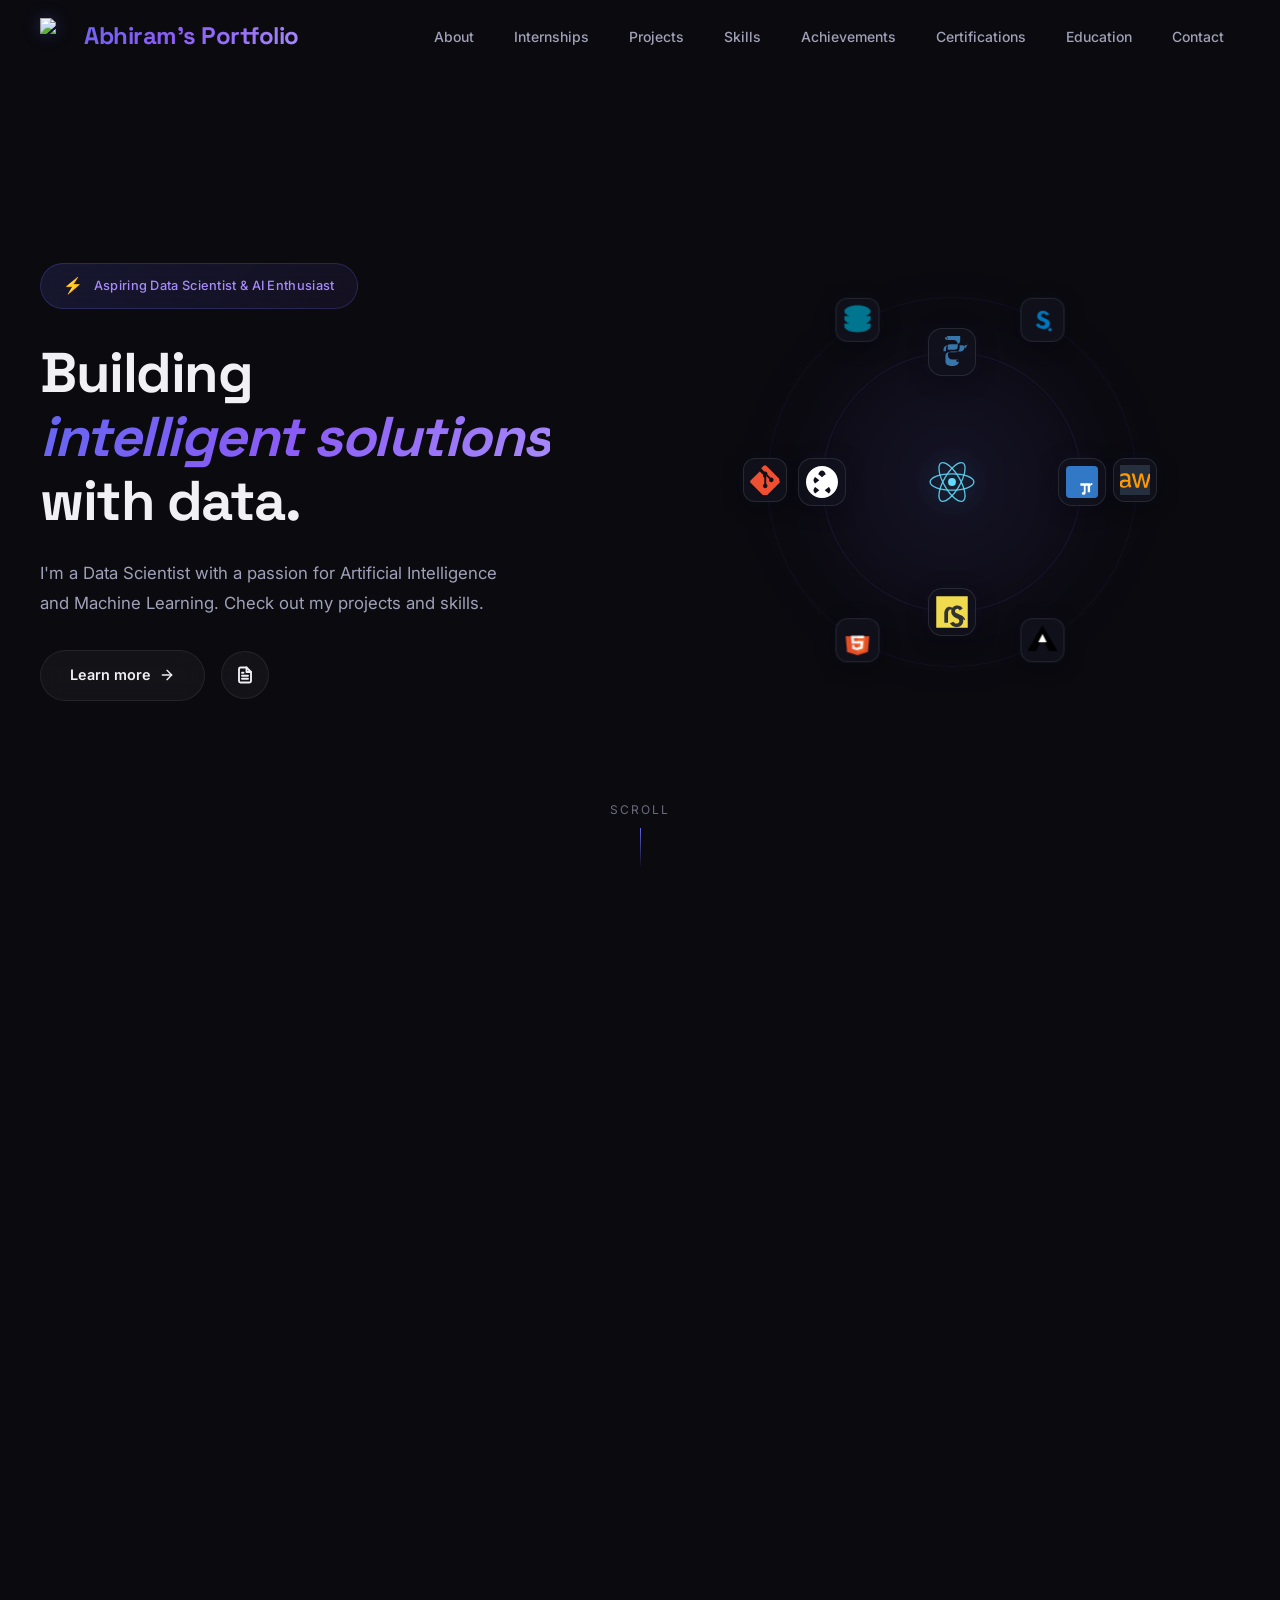
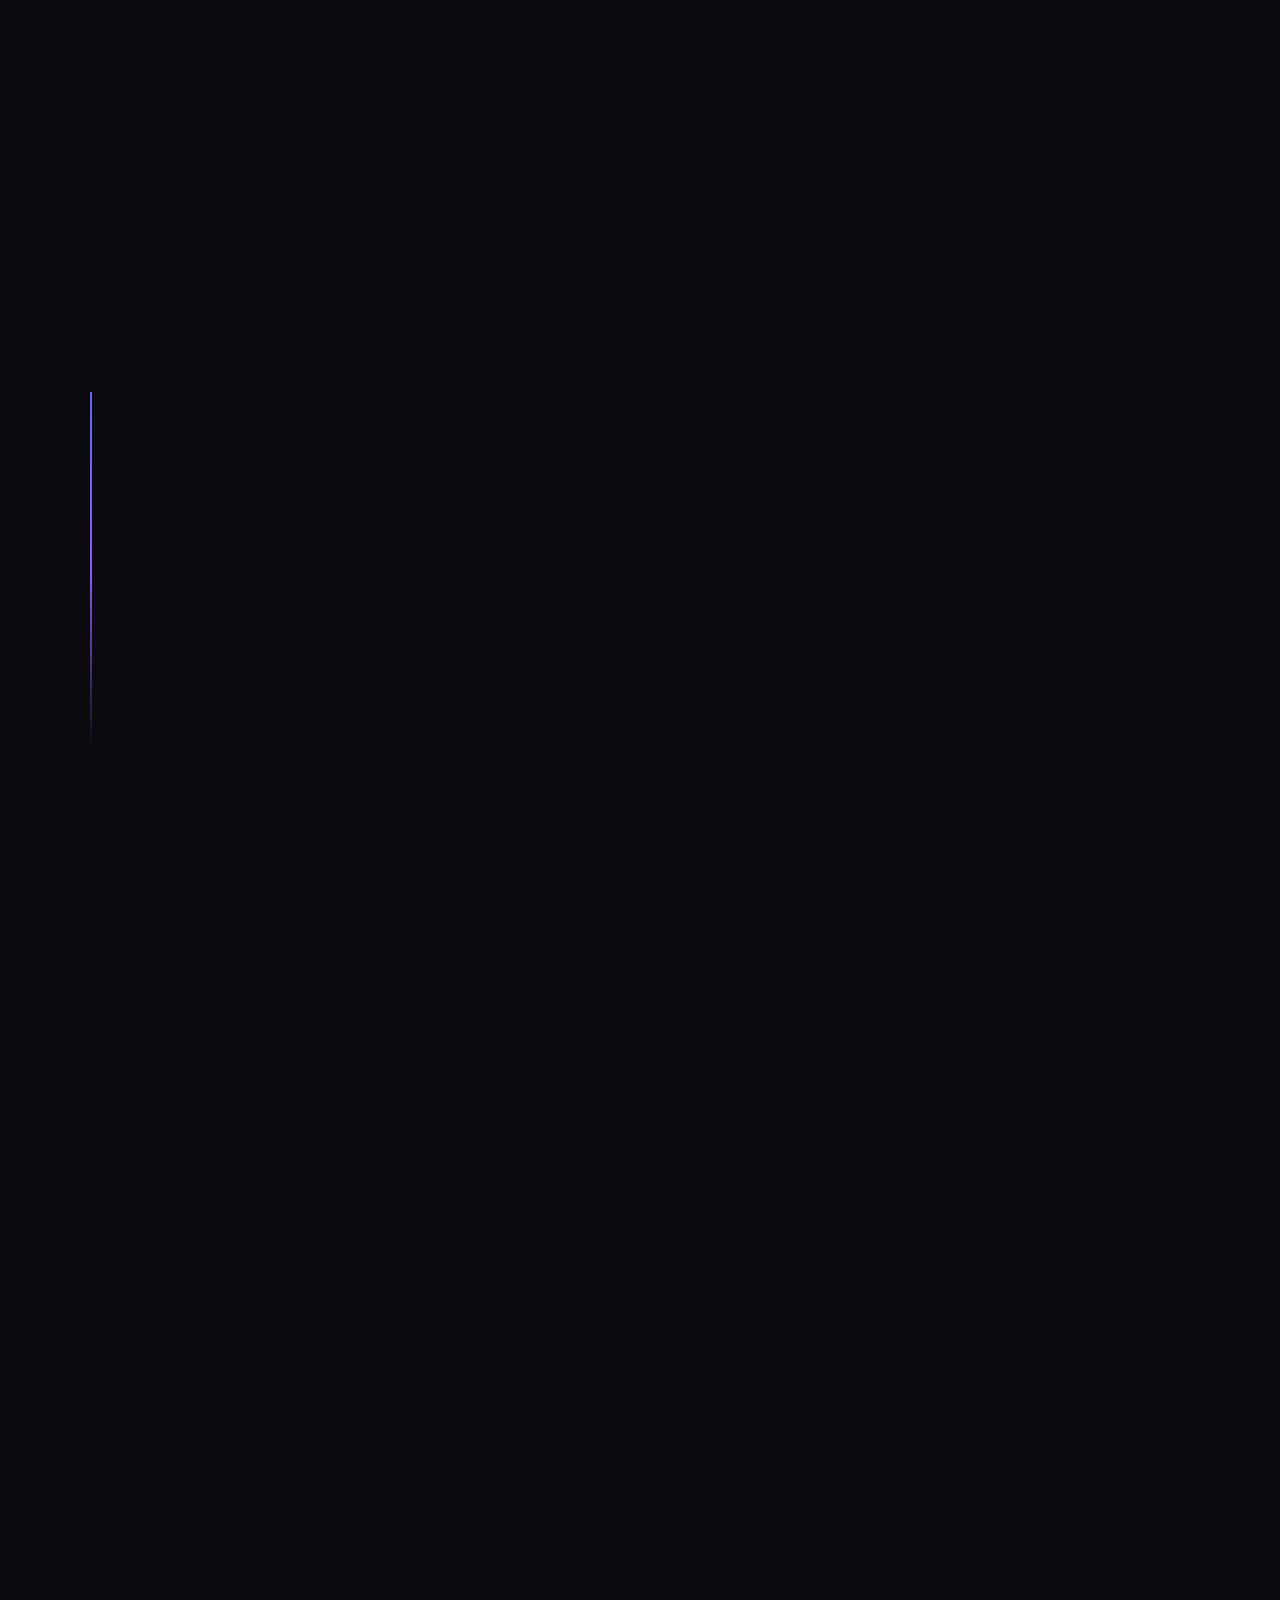
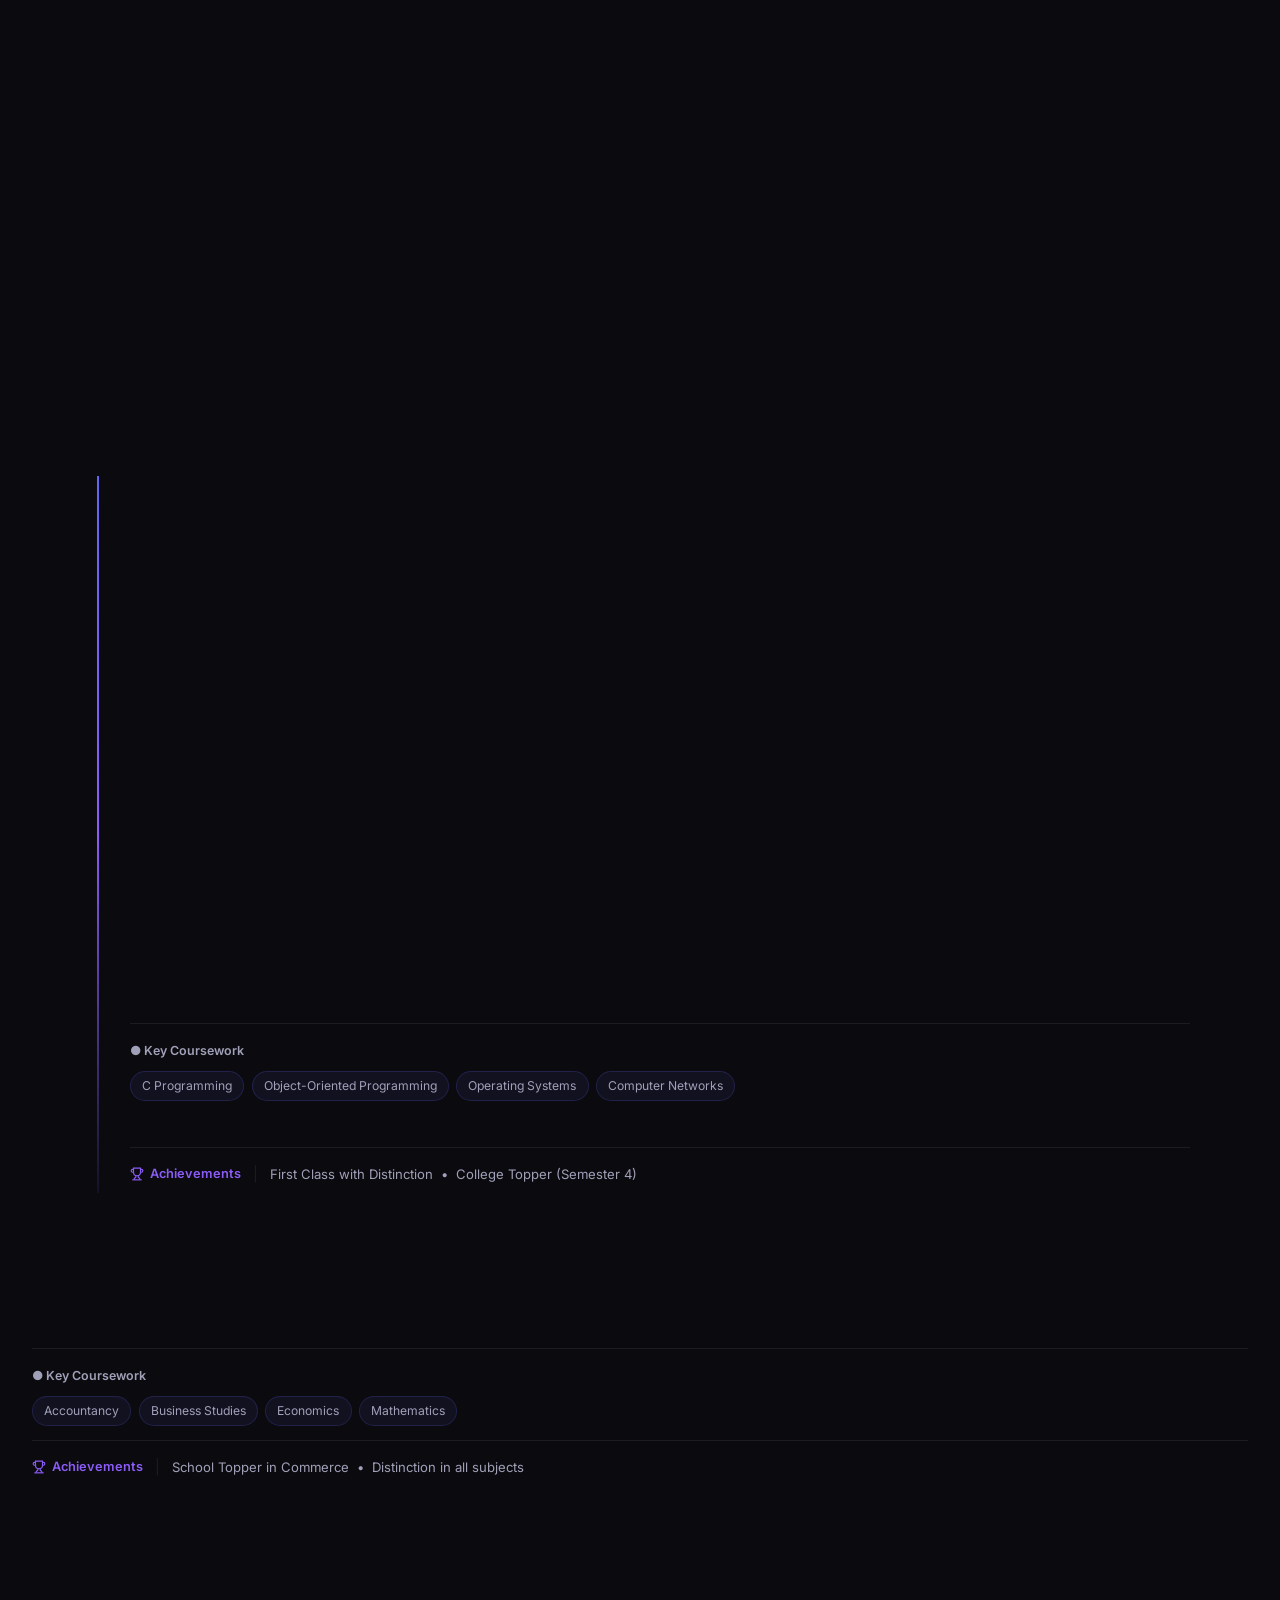
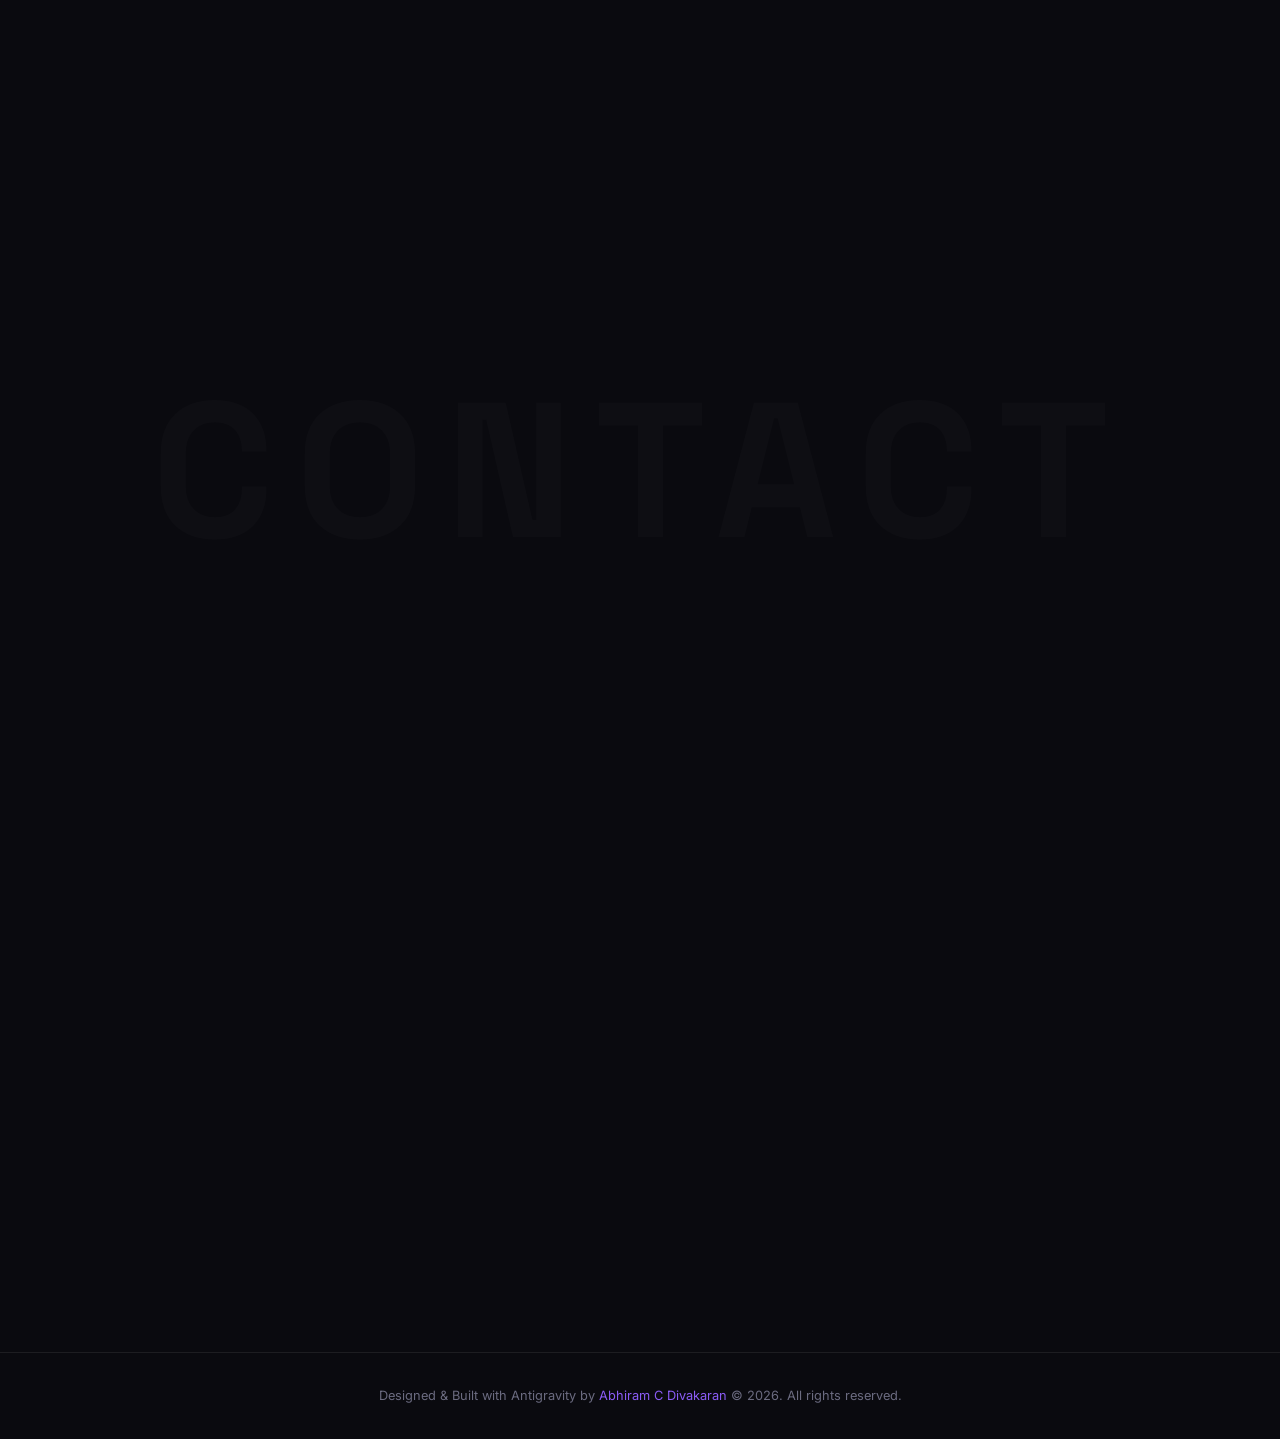
==== commit f2f261a2: "fix: resolve badge/illustration overlap by wrapping in edu-new-right column" ====
--- a/index.html
+++ b/index.html
@@ -1033,7 +1033,6 @@
         <div class="edu-timeline-item reveal">
           <div class="edu-timeline-dot edu-dot-pursuing"></div>
           <div class="edu-new-card">
-            <span class="edu-status-badge edu-status-pursuing">● Pursuing</span>
             <div class="edu-new-top">
               <div class="edu-new-left">
                 <div class="edu-logo-wrap">
@@ -1059,7 +1058,10 @@
                   <p class="edu-new-desc">Advanced study of computer applications with focus on software development, data structures, algorithms, and modern technologies.</p>
                 </div>
               </div>
-              <div class="edu-new-illustration">🎓</div>
+              <div class="edu-new-right">
+                <span class="edu-status-badge edu-status-pursuing">Pursuing</span>
+                <div class="edu-new-illustration">🎓</div>
+              </div>
             </div>
             <div class="edu-new-coursework">
               <span class="edu-cw-label">● Key Coursework</span>
@@ -1085,33 +1087,11 @@
         <div class="edu-timeline-item reveal">
           <div class="edu-timeline-dot edu-dot-completed"></div>
           <div class="edu-new-card">
-            <span class="edu-status-badge edu-status-completed">● Completed</span>
-            <div class="edu-new-top">
-              <div class="edu-new-left">
-                <div class="edu-logo-wrap">
-                  <img src="Components\Images\itm_logo.jpg" alt="ITM College Logo">
-                </div>
-                <div class="edu-new-info">
-                  <h3 class="edu-new-degree">Bachelor of Computer Applications</h3>
-                  <a href="https://www.itmcollege.edu.in/" target="_blank" class="edu-new-school">
-                    ITM College of Arts &amp; Science
-                    <svg width="12" height="12" viewBox="0 0 24 24" fill="none" stroke="currentColor" stroke-width="2.5"><path d="M18 13v6a2 2 0 0 1-2 2H5a2 2 0 0 1-2-2V8a2 2 0 0 1 2-2h6"/><polyline points="15 3 21 3 21 9"/><line x1="10" y1="14" x2="21" y2="3"/></svg>
-                  </a>
-                  <div class="edu-new-meta">
-                    <span class="edu-meta-item">
-                      <svg width="13" height="13" viewBox="0 0 24 24" fill="none" stroke="currentColor" stroke-width="2"><rect x="3" y="4" width="18" height="18" rx="2" ry="2"/><line x1="16" y1="2" x2="16" y2="6"/><line x1="8" y1="2" x2="8" y2="6"/><line x1="3" y1="10" x2="21" y2="10"/></svg>
-                      2021 – 2024
-                    </span>
-                    <span class="edu-meta-divider">|</span>
-                    <span class="edu-meta-item">
-                      <svg width="13" height="13" viewBox="0 0 24 24" fill="none" stroke="currentColor" stroke-width="2"><polygon points="12 2 15.09 8.26 22 9.27 17 14.14 18.18 21.02 12 17.77 5.82 21.02 7 14.14 2 9.27 8.91 8.26 12 2"/></svg>
-                      Percentage: 87.28%
-                    </span>
-                  </div>
-                  <p class="edu-new-desc">Comprehensive study of computer science fundamentals, programming, and application development.</p>
-                </div>
-              </div>
-              <div class="edu-new-illustration">📜</div>
+              </div>
+              <div class="edu-new-right">
+                <span class="edu-status-badge edu-status-completed">Completed</span>
+                <div class="edu-new-illustration">📜</div>
+              </div>
             </div>
             <div class="edu-new-coursework">
               <span class="edu-cw-label">● Key Coursework</span>
@@ -1137,33 +1117,11 @@
         <div class="edu-timeline-item reveal">
           <div class="edu-timeline-dot edu-dot-completed"></div>
           <div class="edu-new-card">
-            <span class="edu-status-badge edu-status-completed">● Completed</span>
-            <div class="edu-new-top">
-              <div class="edu-new-left">
-                <div class="edu-logo-wrap">
-                  <img src="Components\Images\bvb_logo.jpg" alt="BVB Logo">
-                </div>
-                <div class="edu-new-info">
-                  <h3 class="edu-new-degree">Higher Secondary — Commerce Stream</h3>
-                  <a href="#" class="edu-new-school">
-                    Bharatiya Vidya Bhavan
-                    <svg width="12" height="12" viewBox="0 0 24 24" fill="none" stroke="currentColor" stroke-width="2.5"><path d="M18 13v6a2 2 0 0 1-2 2H5a2 2 0 0 1-2-2V8a2 2 0 0 1 2-2h6"/><polyline points="15 3 21 3 21 9"/><line x1="10" y1="14" x2="21" y2="3"/></svg>
-                  </a>
-                  <div class="edu-new-meta">
-                    <span class="edu-meta-item">
-                      <svg width="13" height="13" viewBox="0 0 24 24" fill="none" stroke="currentColor" stroke-width="2"><rect x="3" y="4" width="18" height="18" rx="2" ry="2"/><line x1="16" y1="2" x2="16" y2="6"/><line x1="8" y1="2" x2="8" y2="6"/><line x1="3" y1="10" x2="21" y2="10"/></svg>
-                      2020 – 2021
-                    </span>
-                    <span class="edu-meta-divider">|</span>
-                    <span class="edu-meta-item">
-                      <svg width="13" height="13" viewBox="0 0 24 24" fill="none" stroke="currentColor" stroke-width="2"><polygon points="12 2 15.09 8.26 22 9.27 17 14.14 18.18 21.02 12 17.77 5.82 21.02 7 14.14 2 9.27 8.91 8.26 12 2"/></svg>
-                      Percentage: 95.4%
-                    </span>
-                  </div>
-                  <p class="edu-new-desc">Commerce stream with focus on Accountancy, Business Studies, and Economics.</p>
-                </div>
-              </div>
-              <div class="edu-new-illustration">📚</div>
+              </div>
+              <div class="edu-new-right">
+                <span class="edu-status-badge edu-status-completed">Completed</span>
+                <div class="edu-new-illustration">📚</div>
+              </div>
             </div>
             <div class="edu-new-coursework">
               <span class="edu-cw-label">● Key Coursework</span>
@@ -1189,7 +1147,6 @@
         <div class="edu-timeline-item reveal">
           <div class="edu-timeline-dot edu-dot-completed"></div>
           <div class="edu-new-card">
-            <span class="edu-status-badge edu-status-completed">● Completed</span>
             <div class="edu-new-top">
               <div class="edu-new-left">
                 <div class="edu-logo-wrap">
@@ -1215,7 +1172,10 @@
                   <p class="edu-new-desc">Strong foundation in Science, Mathematics, and Languages under CBSE curriculum.</p>
                 </div>
               </div>
-              <div class="edu-new-illustration">🏫</div>
+              <div class="edu-new-right">
+                <span class="edu-status-badge edu-status-completed">Completed</span>
+                <div class="edu-new-illustration">🏫</div>
+              </div>
             </div>
             <div class="edu-new-coursework">
               <span class="edu-cw-label">● Key Coursework</span>
--- a/styles.css
+++ b/styles.css
@@ -1297,19 +1297,29 @@
   box-shadow: 0 12px 40px rgba(99,102,241,0.12);
 }
 
-/* Status badge */
+/* Status badge — sits inside .edu-new-right */
 .edu-status-badge {
   display: inline-block;
-  font-size: 0.72rem;
+  font-size: 0.75rem;
   font-weight: 600;
-  padding: 0.2rem 0.75rem;
+  padding: 0.25rem 0.85rem;
   border-radius: 999px;
-  margin-bottom: 1.1rem;
-  letter-spacing: 0.04em;
+  letter-spacing: 0.03em;
+  white-space: nowrap;
+  align-self: flex-end;
 }
 
 .edu-status-pursuing  { background: rgba(245,158,11,0.15); color: #f59e0b; border: 1px solid rgba(245,158,11,0.3); }
 .edu-status-completed { background: rgba(34,197,94,0.12);  color: #22c55e; border: 1px solid rgba(34,197,94,0.3); }
+
+/* Right column: badge on top, illustration below */
+.edu-new-right {
+  display: flex;
+  flex-direction: column;
+  align-items: flex-end;
+  gap: 0.6rem;
+  flex-shrink: 0;
+}
 
 /* Top row: logo + info + illustration */
 .edu-new-top {
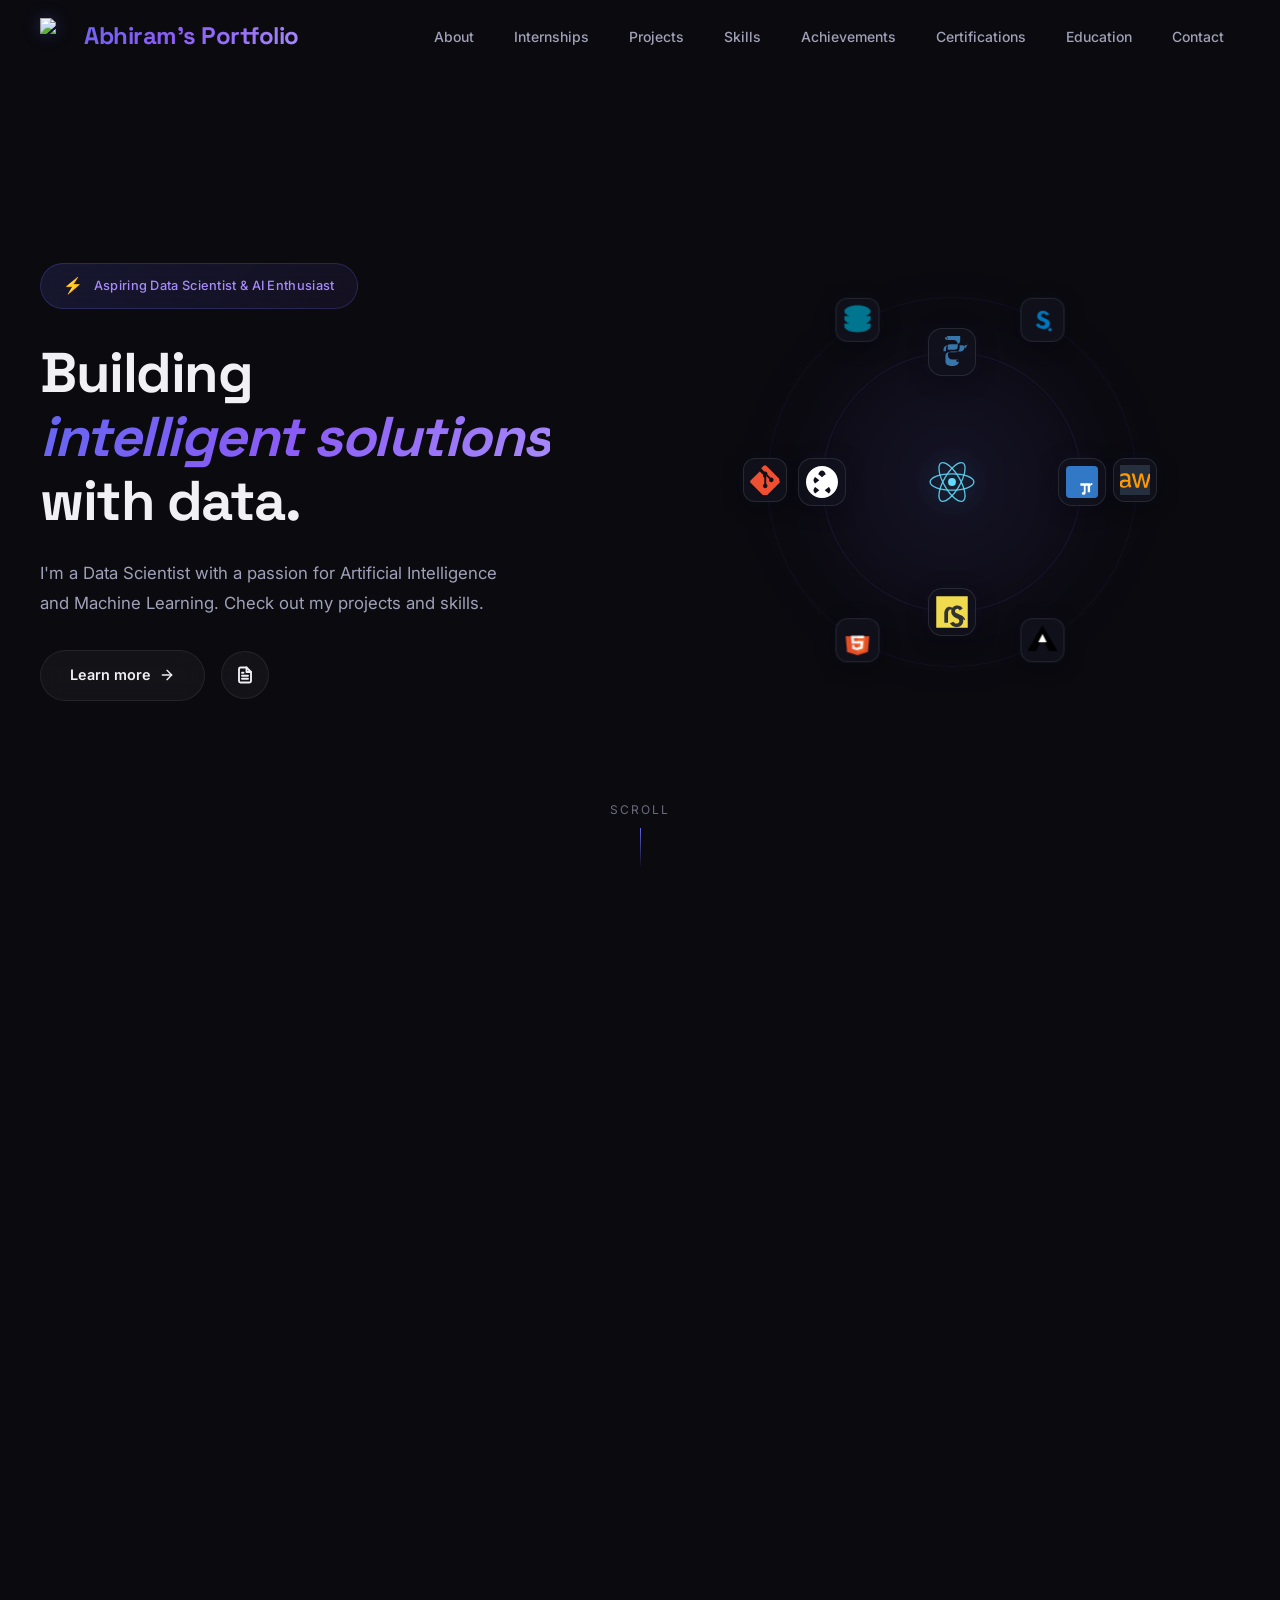
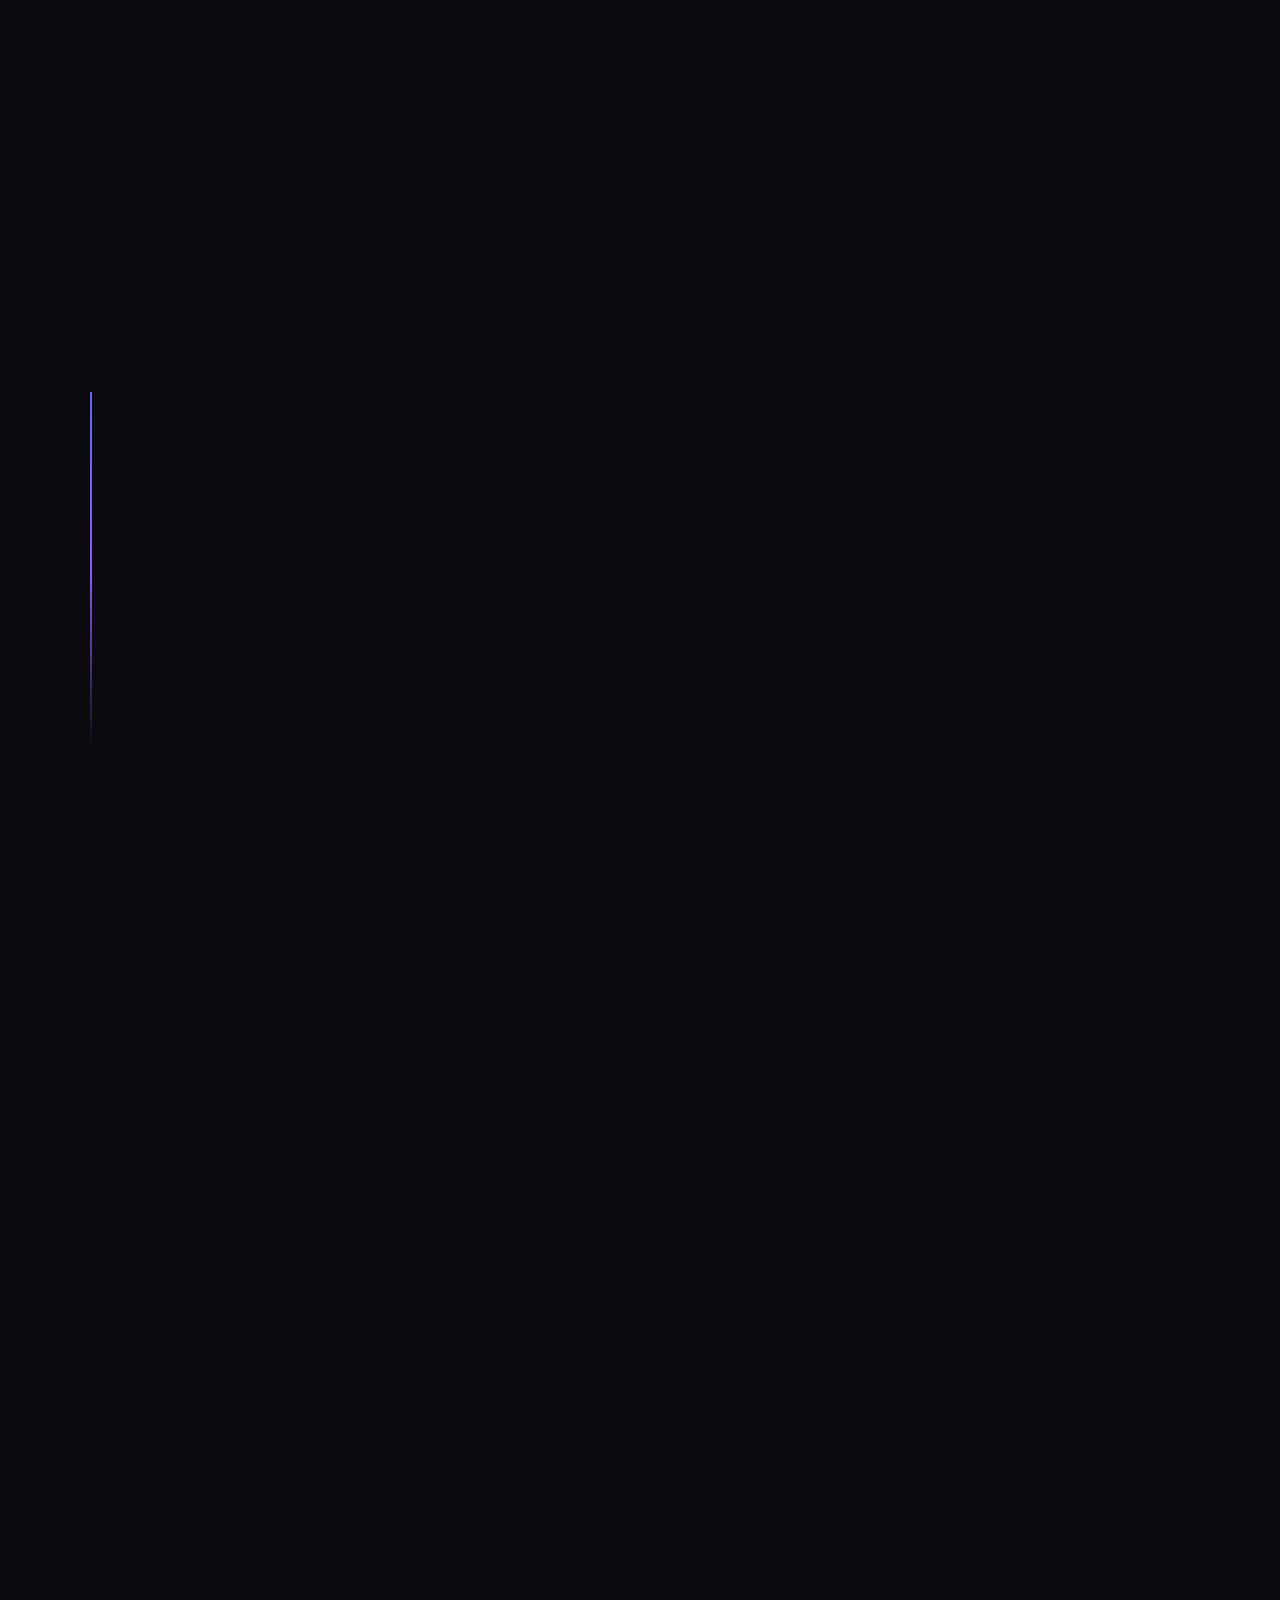
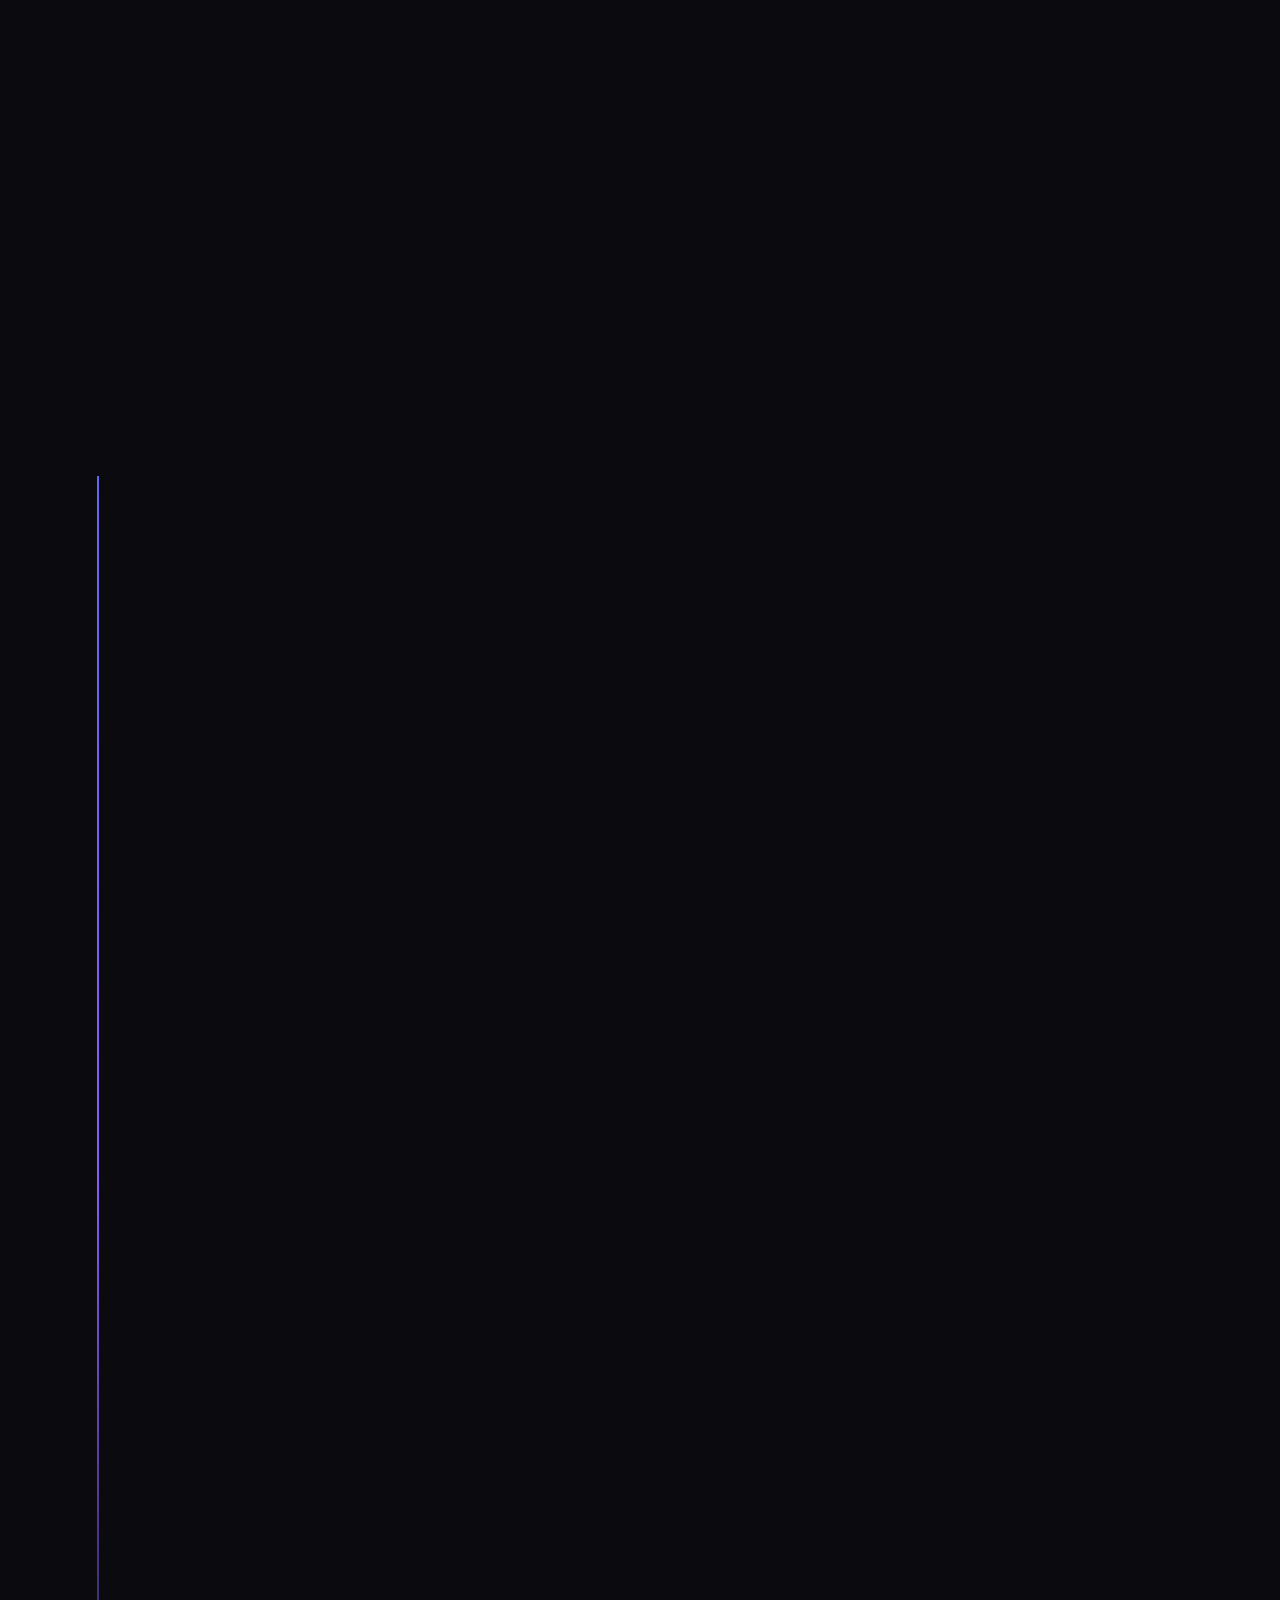
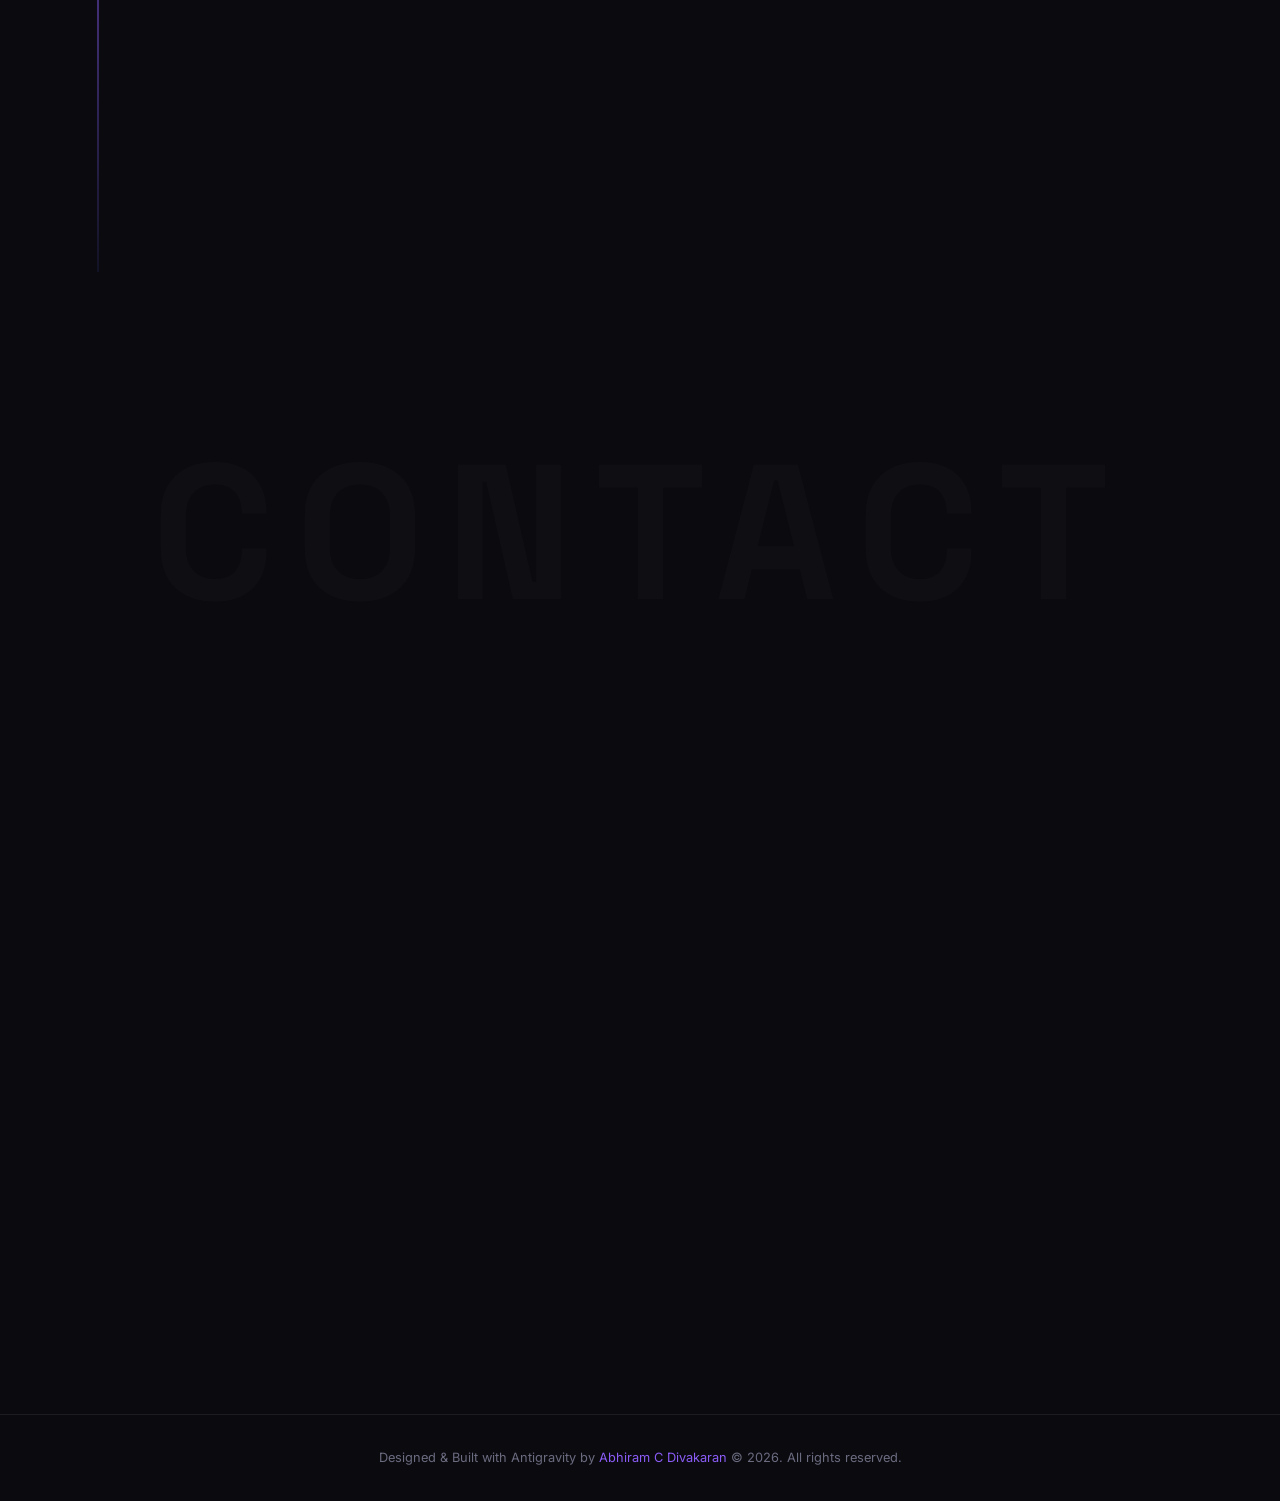
==== commit 6f712c65: "fix: restore missing BCA and HSC card content (logo, title, university, meta, desc)" ====
--- a/index.html
+++ b/index.html
@@ -1087,6 +1087,30 @@
         <div class="edu-timeline-item reveal">
           <div class="edu-timeline-dot edu-dot-completed"></div>
           <div class="edu-new-card">
+            <div class="edu-new-top">
+              <div class="edu-new-left">
+                <div class="edu-logo-wrap">
+                  <img src="Components\Images\itm_logo.jpg" alt="ITM College Logo">
+                </div>
+                <div class="edu-new-info">
+                  <h3 class="edu-new-degree">Bachelor of Computer Applications</h3>
+                  <a href="https://www.itmcollege.edu.in/" target="_blank" class="edu-new-school">
+                    ITM College of Arts &amp; Science
+                    <svg width="12" height="12" viewBox="0 0 24 24" fill="none" stroke="currentColor" stroke-width="2.5"><path d="M18 13v6a2 2 0 0 1-2 2H5a2 2 0 0 1-2-2V8a2 2 0 0 1 2-2h6"/><polyline points="15 3 21 3 21 9"/><line x1="10" y1="14" x2="21" y2="3"/></svg>
+                  </a>
+                  <div class="edu-new-meta">
+                    <span class="edu-meta-item">
+                      <svg width="13" height="13" viewBox="0 0 24 24" fill="none" stroke="currentColor" stroke-width="2"><rect x="3" y="4" width="18" height="18" rx="2" ry="2"/><line x1="16" y1="2" x2="16" y2="6"/><line x1="8" y1="2" x2="8" y2="6"/><line x1="3" y1="10" x2="21" y2="10"/></svg>
+                      2021 – 2024
+                    </span>
+                    <span class="edu-meta-divider">|</span>
+                    <span class="edu-meta-item">
+                      <svg width="13" height="13" viewBox="0 0 24 24" fill="none" stroke="currentColor" stroke-width="2"><polygon points="12 2 15.09 8.26 22 9.27 17 14.14 18.18 21.02 12 17.77 5.82 21.02 7 14.14 2 9.27 8.91 8.26 12 2"/></svg>
+                      Percentage: 87.28%
+                    </span>
+                  </div>
+                  <p class="edu-new-desc">Comprehensive study of computer science fundamentals, programming, and application development.</p>
+                </div>
               </div>
               <div class="edu-new-right">
                 <span class="edu-status-badge edu-status-completed">Completed</span>
@@ -1117,6 +1141,30 @@
         <div class="edu-timeline-item reveal">
           <div class="edu-timeline-dot edu-dot-completed"></div>
           <div class="edu-new-card">
+            <div class="edu-new-top">
+              <div class="edu-new-left">
+                <div class="edu-logo-wrap">
+                  <img src="Components\Images\bvb_logo.jpg" alt="BVB Logo">
+                </div>
+                <div class="edu-new-info">
+                  <h3 class="edu-new-degree">Higher Secondary — Commerce Stream</h3>
+                  <a href="#" class="edu-new-school">
+                    Bharatiya Vidya Bhavan
+                    <svg width="12" height="12" viewBox="0 0 24 24" fill="none" stroke="currentColor" stroke-width="2.5"><path d="M18 13v6a2 2 0 0 1-2 2H5a2 2 0 0 1-2-2V8a2 2 0 0 1 2-2h6"/><polyline points="15 3 21 3 21 9"/><line x1="10" y1="14" x2="21" y2="3"/></svg>
+                  </a>
+                  <div class="edu-new-meta">
+                    <span class="edu-meta-item">
+                      <svg width="13" height="13" viewBox="0 0 24 24" fill="none" stroke="currentColor" stroke-width="2"><rect x="3" y="4" width="18" height="18" rx="2" ry="2"/><line x1="16" y1="2" x2="16" y2="6"/><line x1="8" y1="2" x2="8" y2="6"/><line x1="3" y1="10" x2="21" y2="10"/></svg>
+                      2020 – 2021
+                    </span>
+                    <span class="edu-meta-divider">|</span>
+                    <span class="edu-meta-item">
+                      <svg width="13" height="13" viewBox="0 0 24 24" fill="none" stroke="currentColor" stroke-width="2"><polygon points="12 2 15.09 8.26 22 9.27 17 14.14 18.18 21.02 12 17.77 5.82 21.02 7 14.14 2 9.27 8.91 8.26 12 2"/></svg>
+                      Percentage: 95.4%
+                    </span>
+                  </div>
+                  <p class="edu-new-desc">Commerce stream with focus on Accountancy, Business Studies, and Economics.</p>
+                </div>
               </div>
               <div class="edu-new-right">
                 <span class="edu-status-badge edu-status-completed">Completed</span>
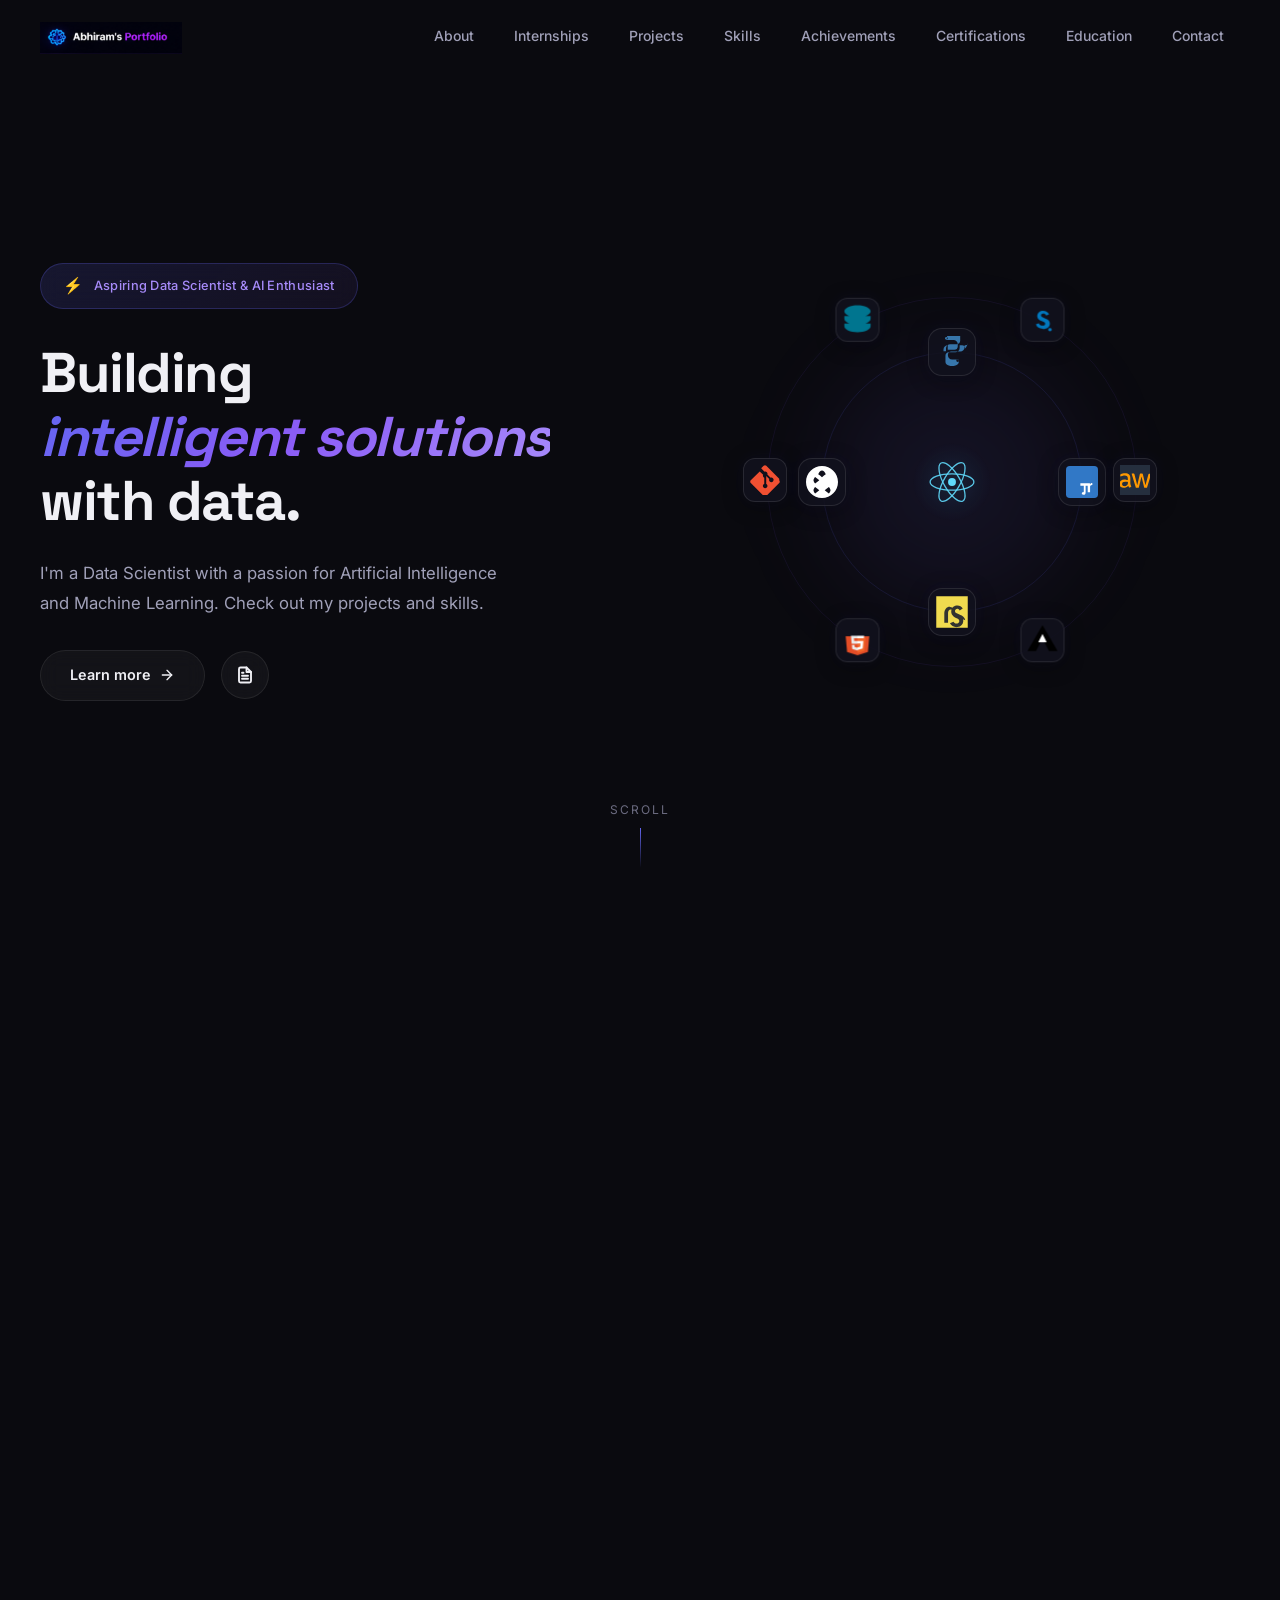
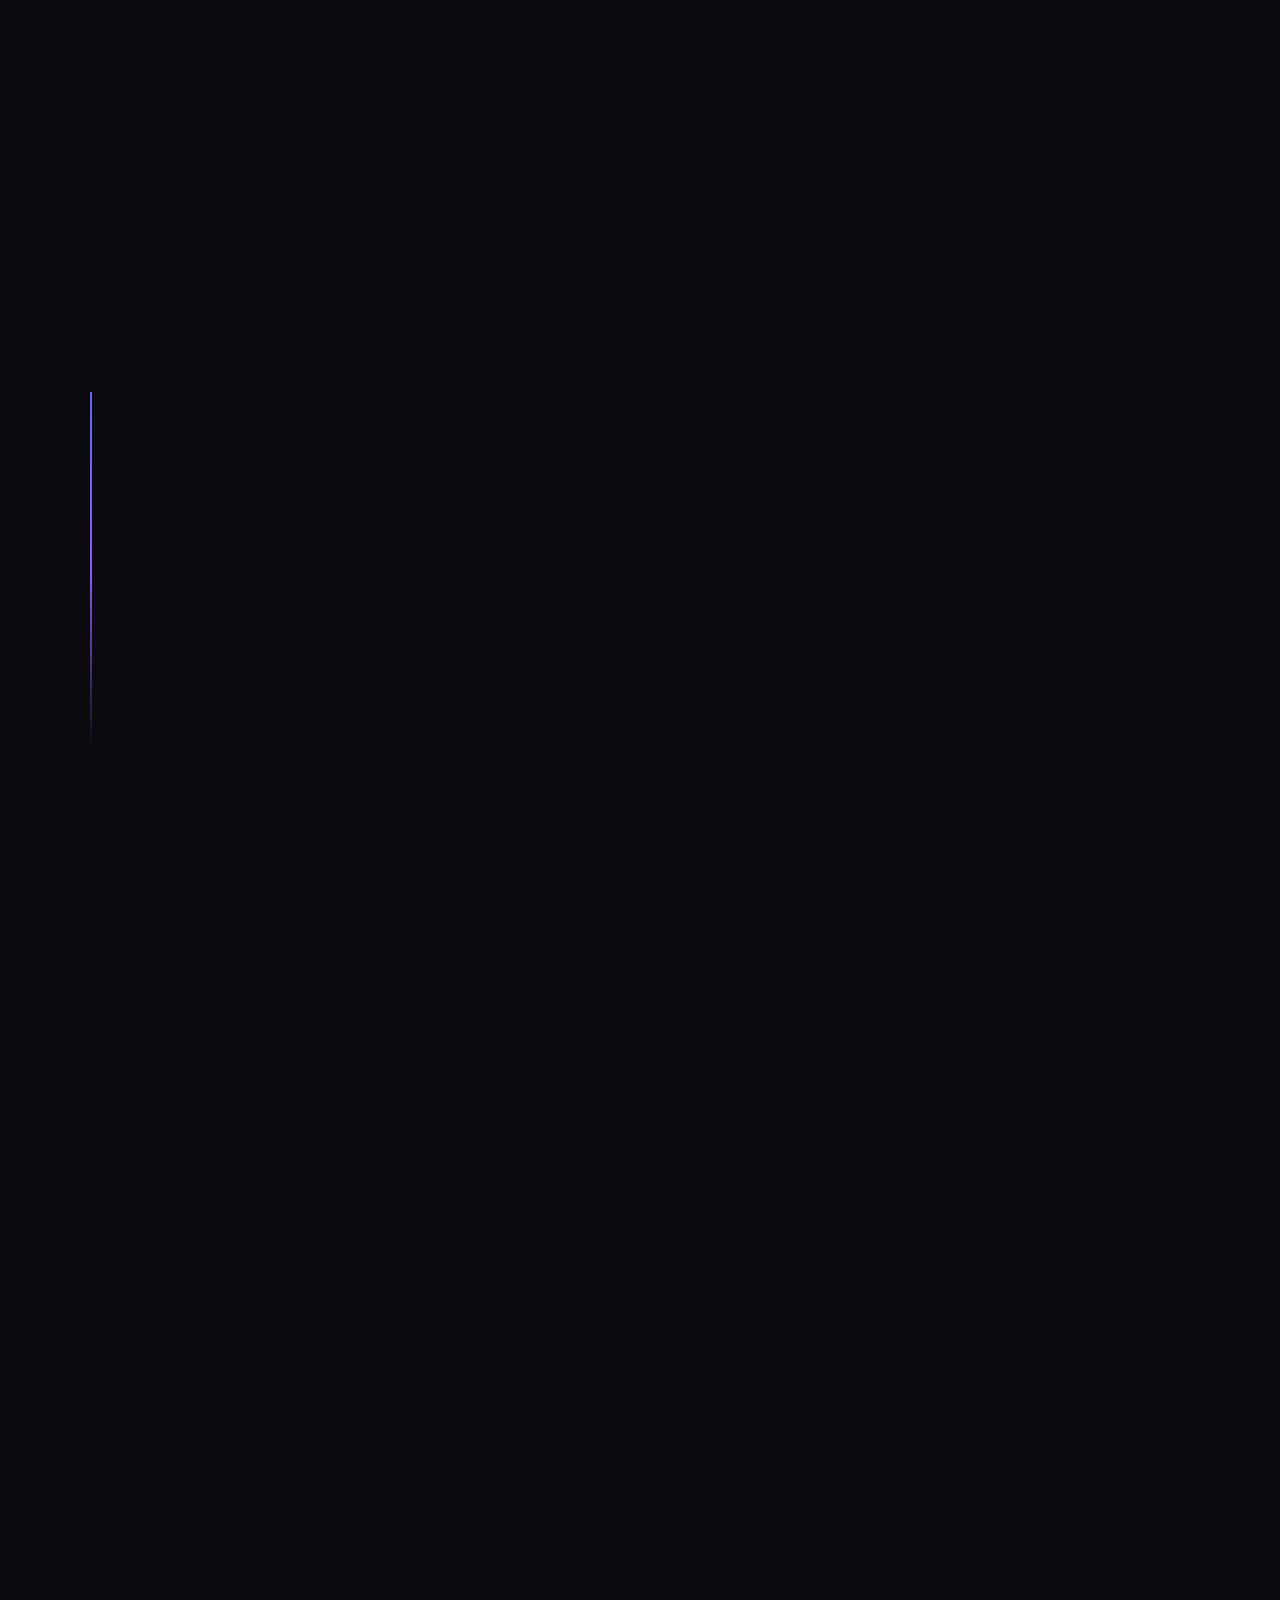
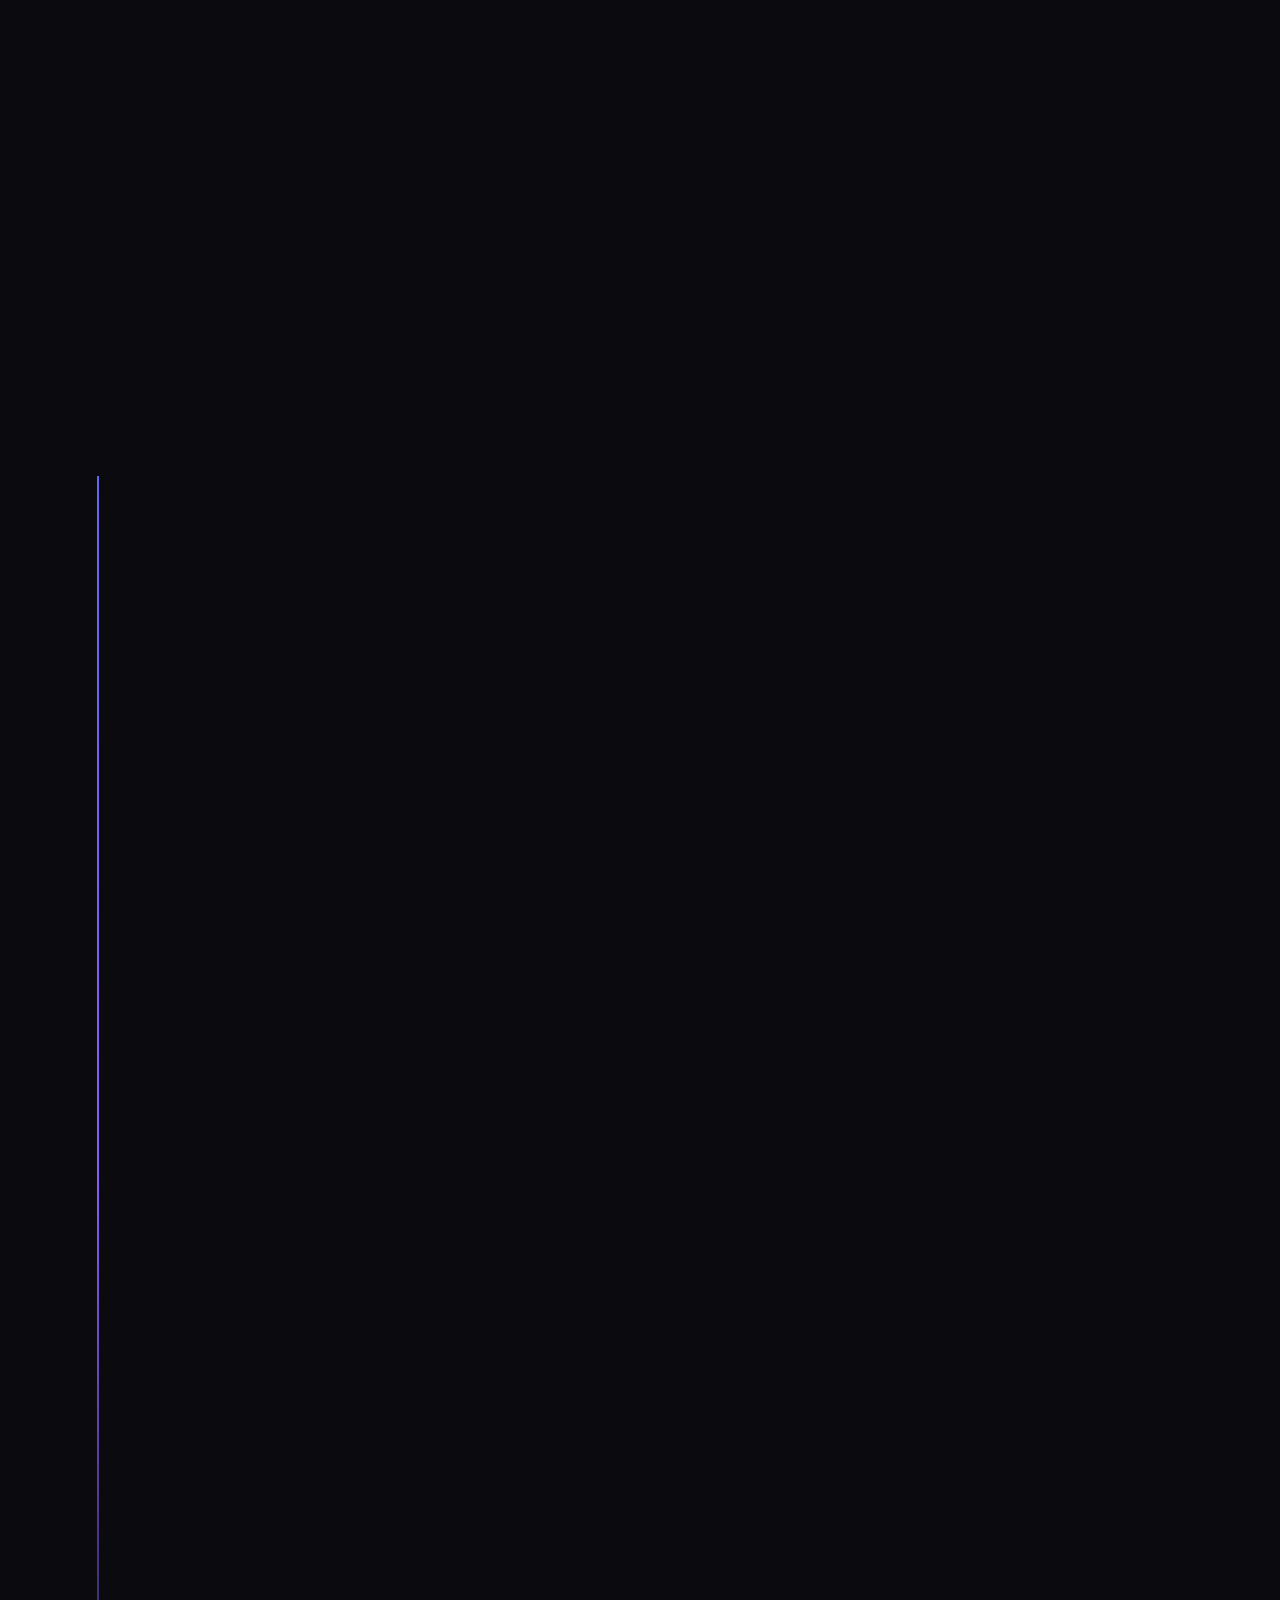
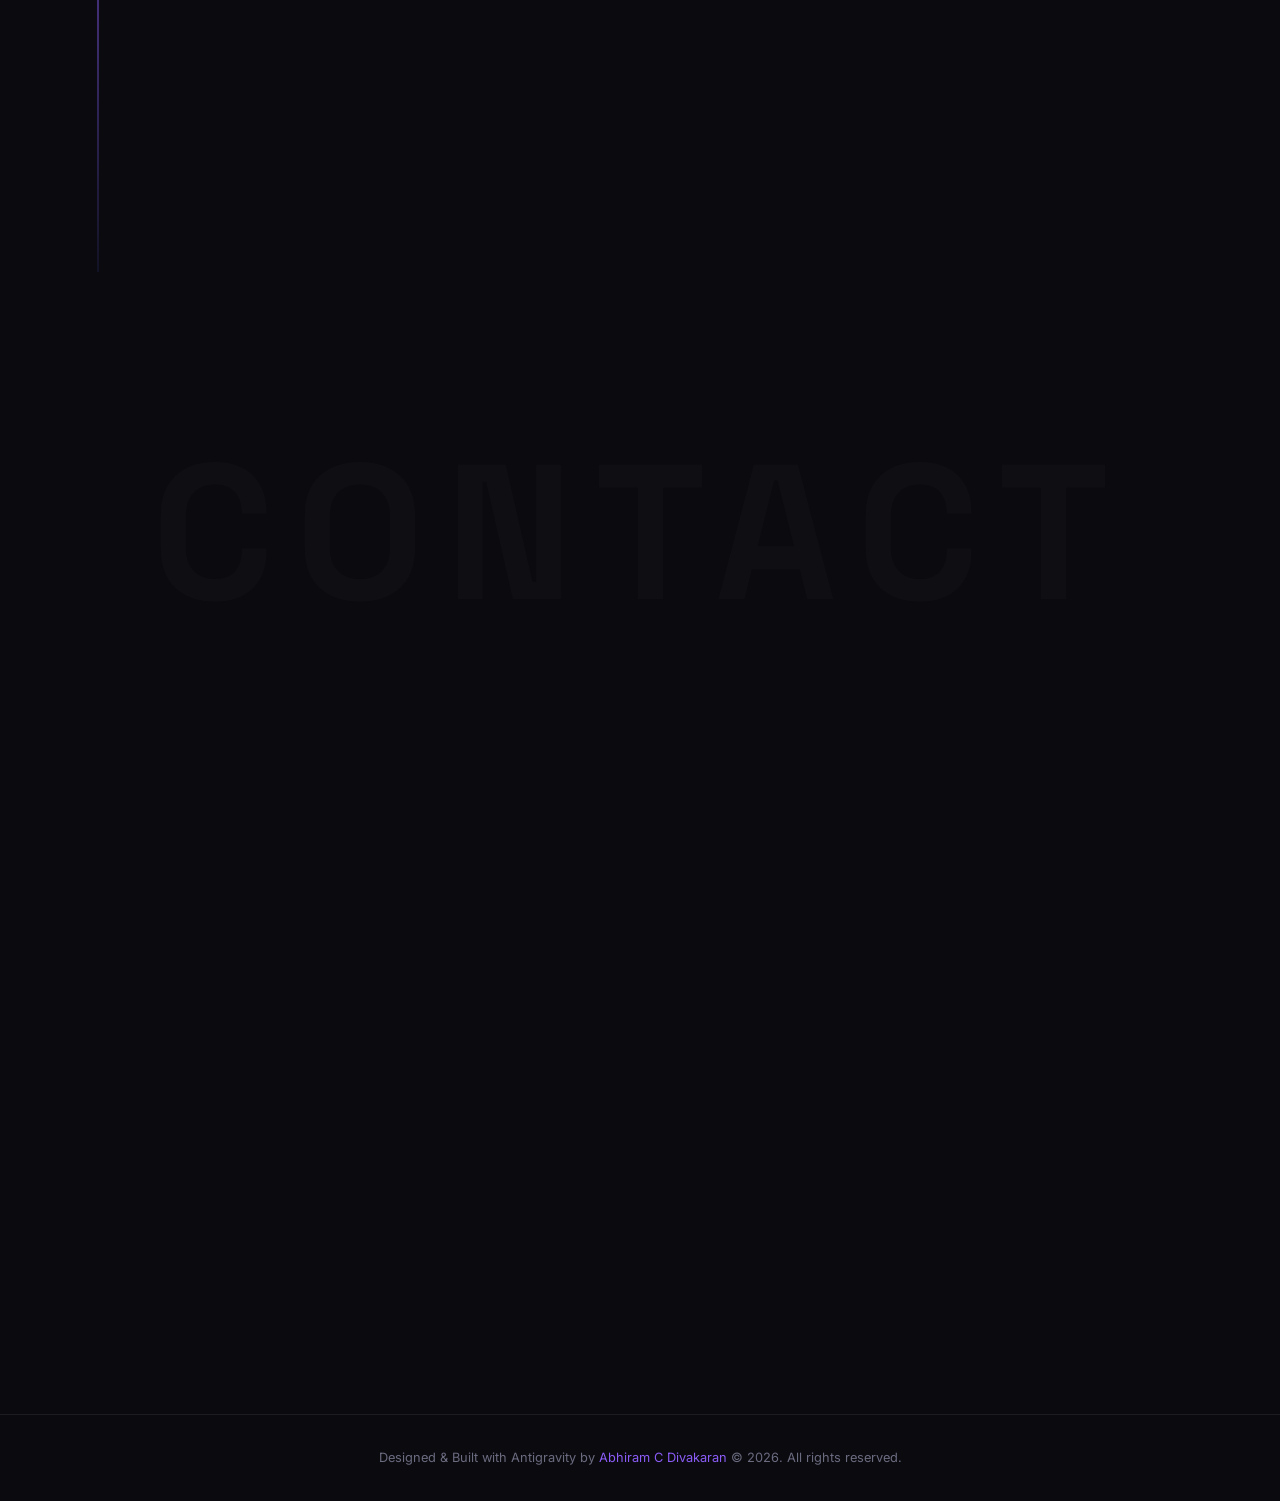
==== commit 33d92530: "style: update navbar logo to custom image" ====
--- a/index.html
+++ b/index.html
@@ -22,10 +22,9 @@
        ============================================ -->
   <nav class="navbar" id="navbar">
     <div class="nav-container">
-      <a href="#hero" class="nav-logo" style="display: flex; align-items: center; gap: 8px;">
-        <img src="Components/Images/logo_transparent.png" alt="Logo"
-          style="width: 36px; height: 36px; object-fit: contain; filter: drop-shadow(0 0 8px var(--accent-glow));">
-        <span>Abhiram's Portfolio</span>
+      <a href="#hero" class="nav-logo" style="display: flex; align-items: center; padding-top: 4px;">
+        <img src="Components/Images/my_logo.png" alt="Abhiram's Portfolio Logo"
+          style="height: 32px; width: auto; object-fit: contain;">
       </a>
       <div class="nav-links" id="nav-links">
         <a href="#about">About</a>
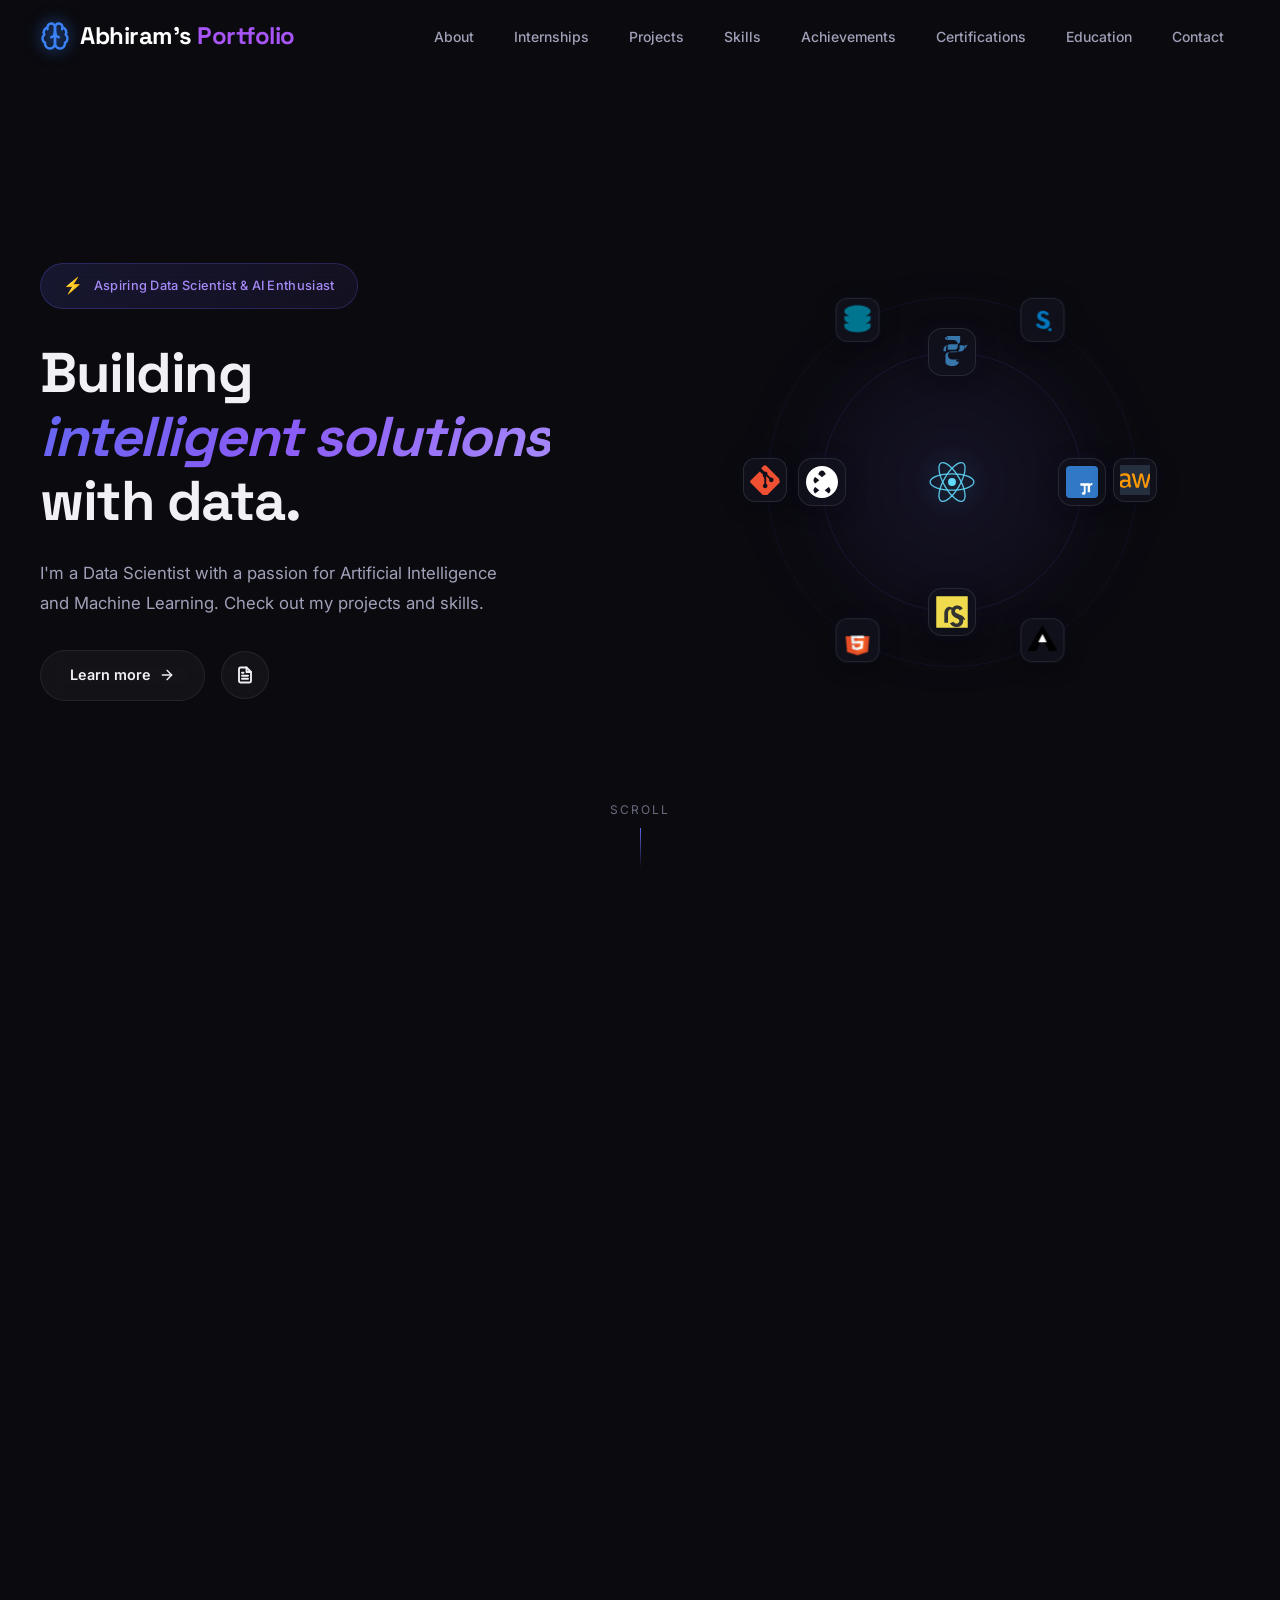
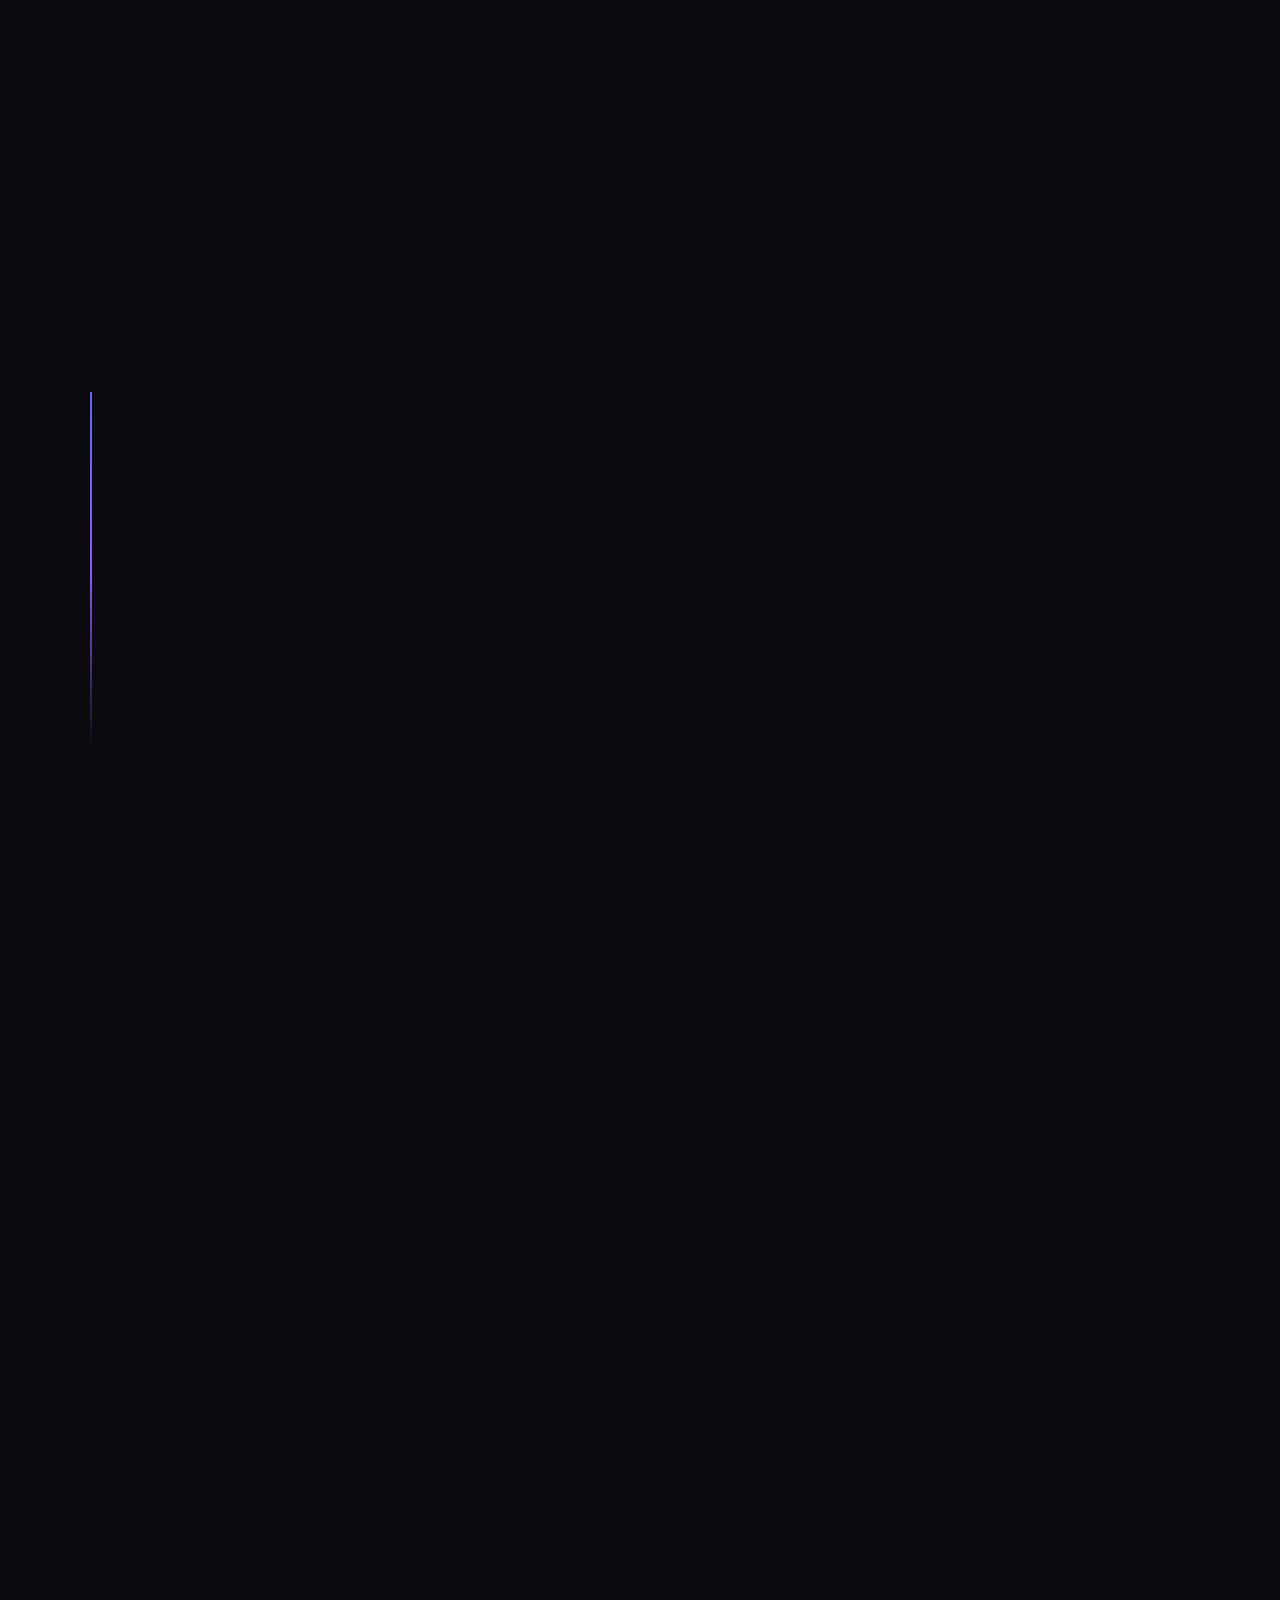
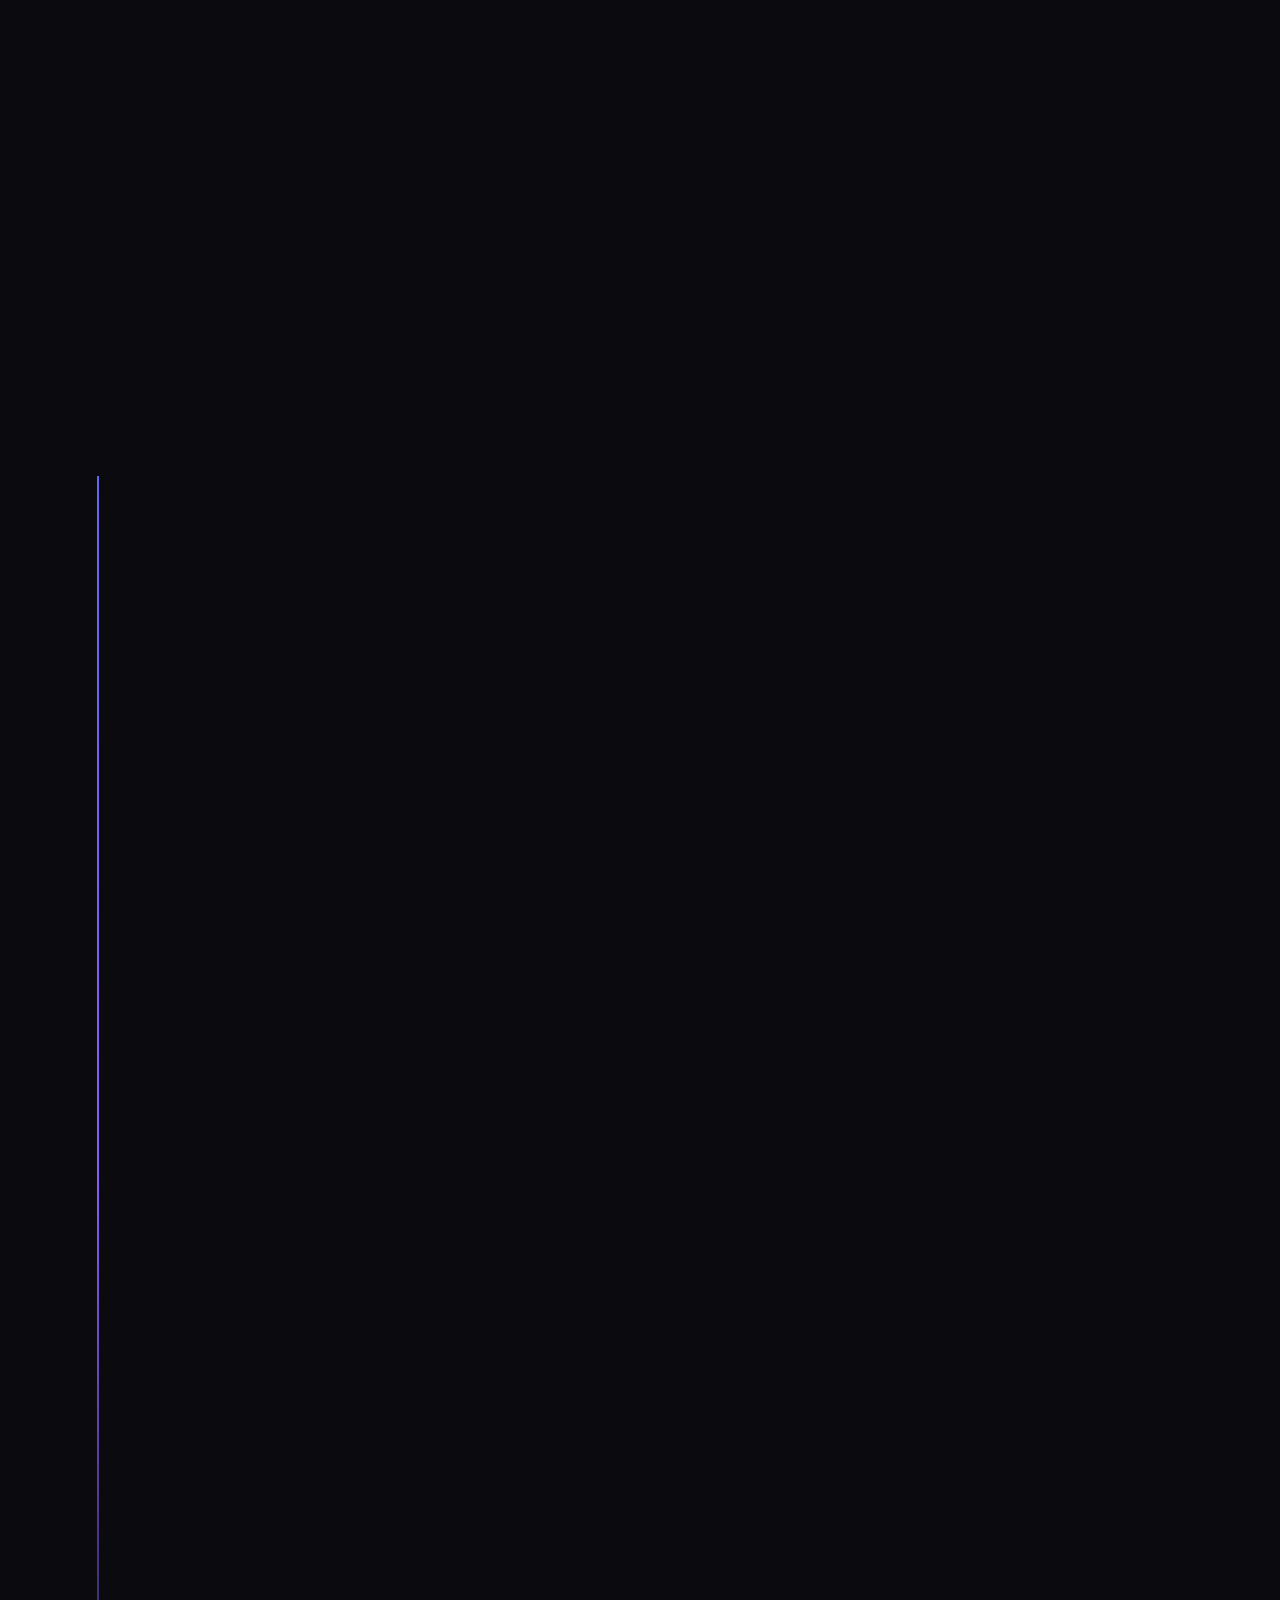
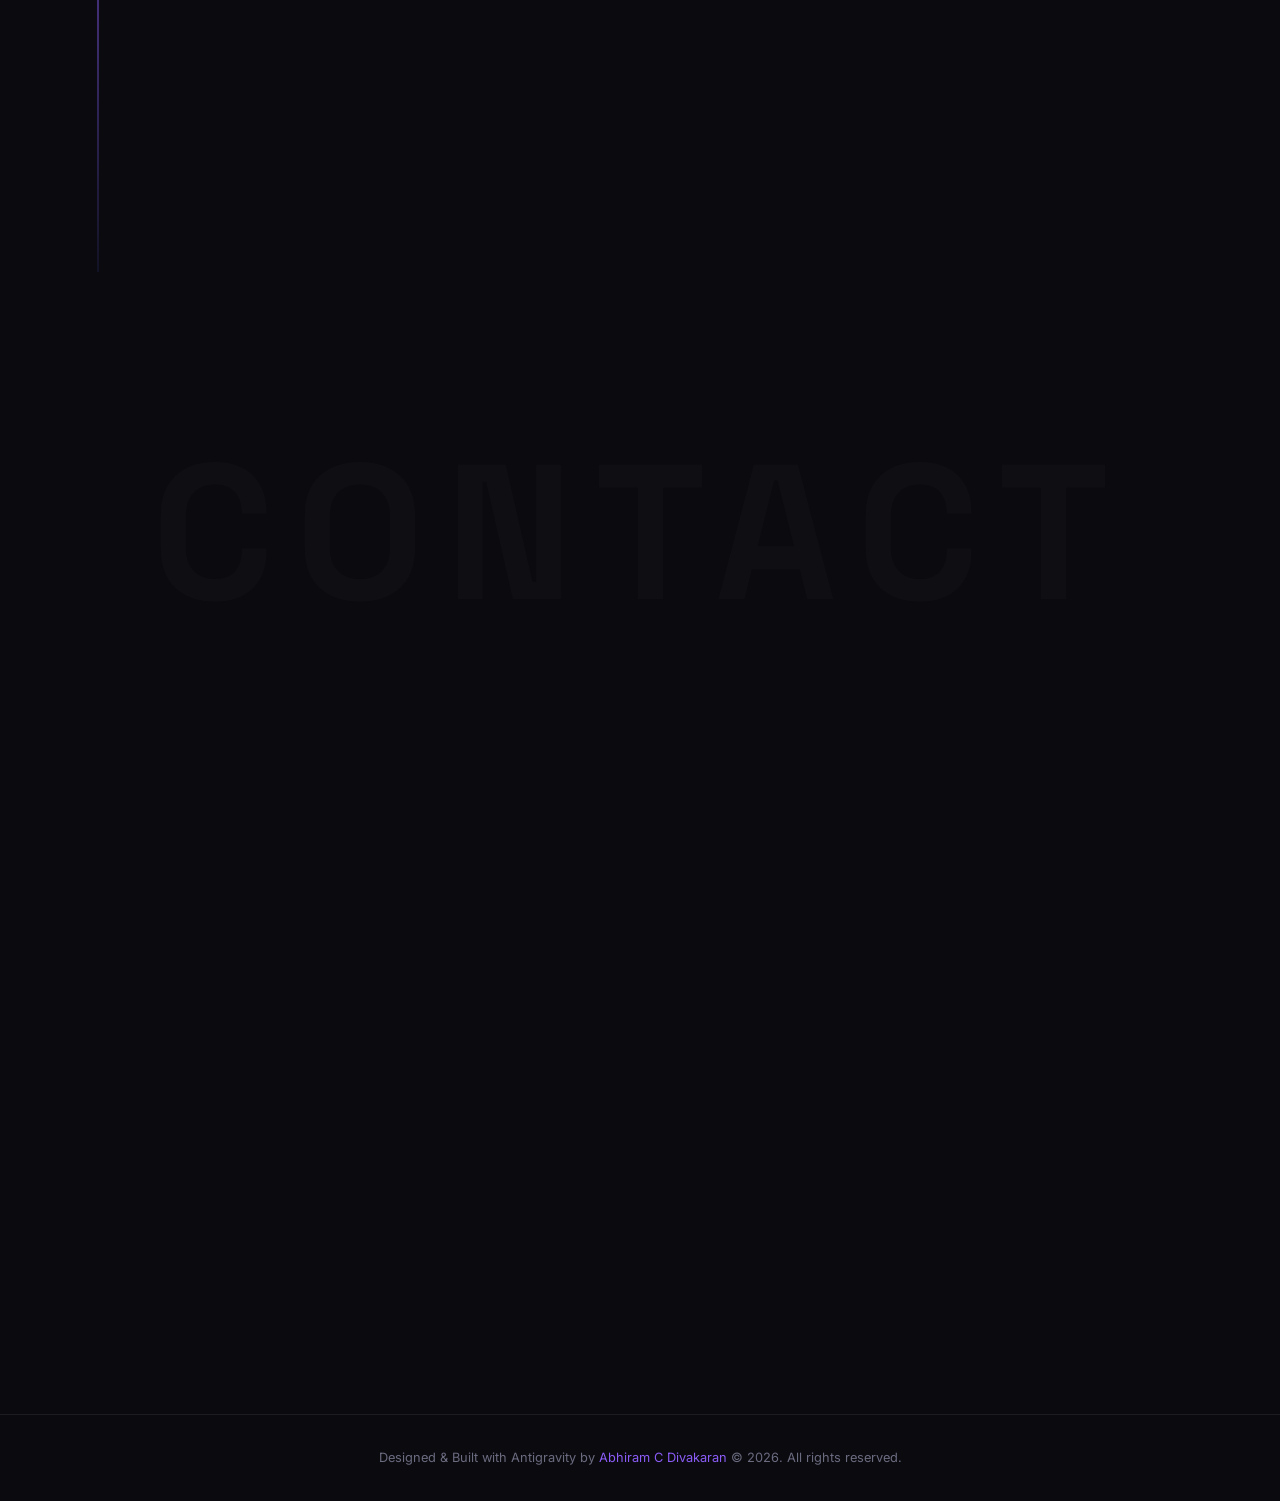
==== commit 368cdd42: "style: rebuild logo using HTML and SVG to fix dark theme background issue" ====
--- a/index.html
+++ b/index.html
@@ -22,9 +22,18 @@
        ============================================ -->
   <nav class="navbar" id="navbar">
     <div class="nav-container">
-      <a href="#hero" class="nav-logo" style="display: flex; align-items: center; padding-top: 4px;">
-        <img src="Components/Images/my_logo.png" alt="Abhiram's Portfolio Logo"
-          style="height: 32px; width: auto; object-fit: contain;">
+      <a href="#hero" class="nav-logo" style="display: flex; align-items: center; gap: 10px; text-decoration: none;">
+        <svg xmlns="http://www.w3.org/2000/svg" width="30" height="30" viewBox="0 0 24 24" fill="none" stroke="#3b82f6" stroke-width="2" stroke-linecap="round" stroke-linejoin="round" style="filter: drop-shadow(0 0 8px rgba(59, 130, 246, 0.8));">
+          <path d="M12 5a3 3 0 1 0-5.997.125 4 4 0 0 0-2.526 5.77 4 4 0 0 0 .556 6.588A4 4 0 1 0 12 18Z"/>
+          <path d="M12 5a3 3 0 1 1 5.997.125 4 4 0 0 1 2.526 5.77 4 4 0 0 1-.556 6.588A4 4 0 1 1 12 18Z"/>
+          <path d="M15 13a4.5 4.5 0 0 1-3-4 4.5 4.5 0 0 1-3 4"/>
+          <path d="M17.599 6.5a3 3 0 0 0 .399-1.375"/>
+          <path d="M6.002 6.5A3 3 0 0 1 5.603 5.125"/>
+        </svg>
+        <div style="font-family: var(--font-display); font-size: 1.5rem; font-weight: 700; letter-spacing: -0.5px;">
+          <span style="color: #ffffff;">Abhiram's</span>
+          <span style="color: #a855f7;">Portfolio</span>
+        </div>
       </a>
       <div class="nav-links" id="nav-links">
         <a href="#about">About</a>
--- a/styles.css
+++ b/styles.css
@@ -116,10 +116,6 @@
   font-family: var(--font-display);
   font-size: 1.5rem;
   font-weight: 700;
-  background: var(--gradient-primary);
-  -webkit-background-clip: text;
-  -webkit-text-fill-color: transparent;
-  background-clip: text;
   letter-spacing: -0.5px;
 }
 
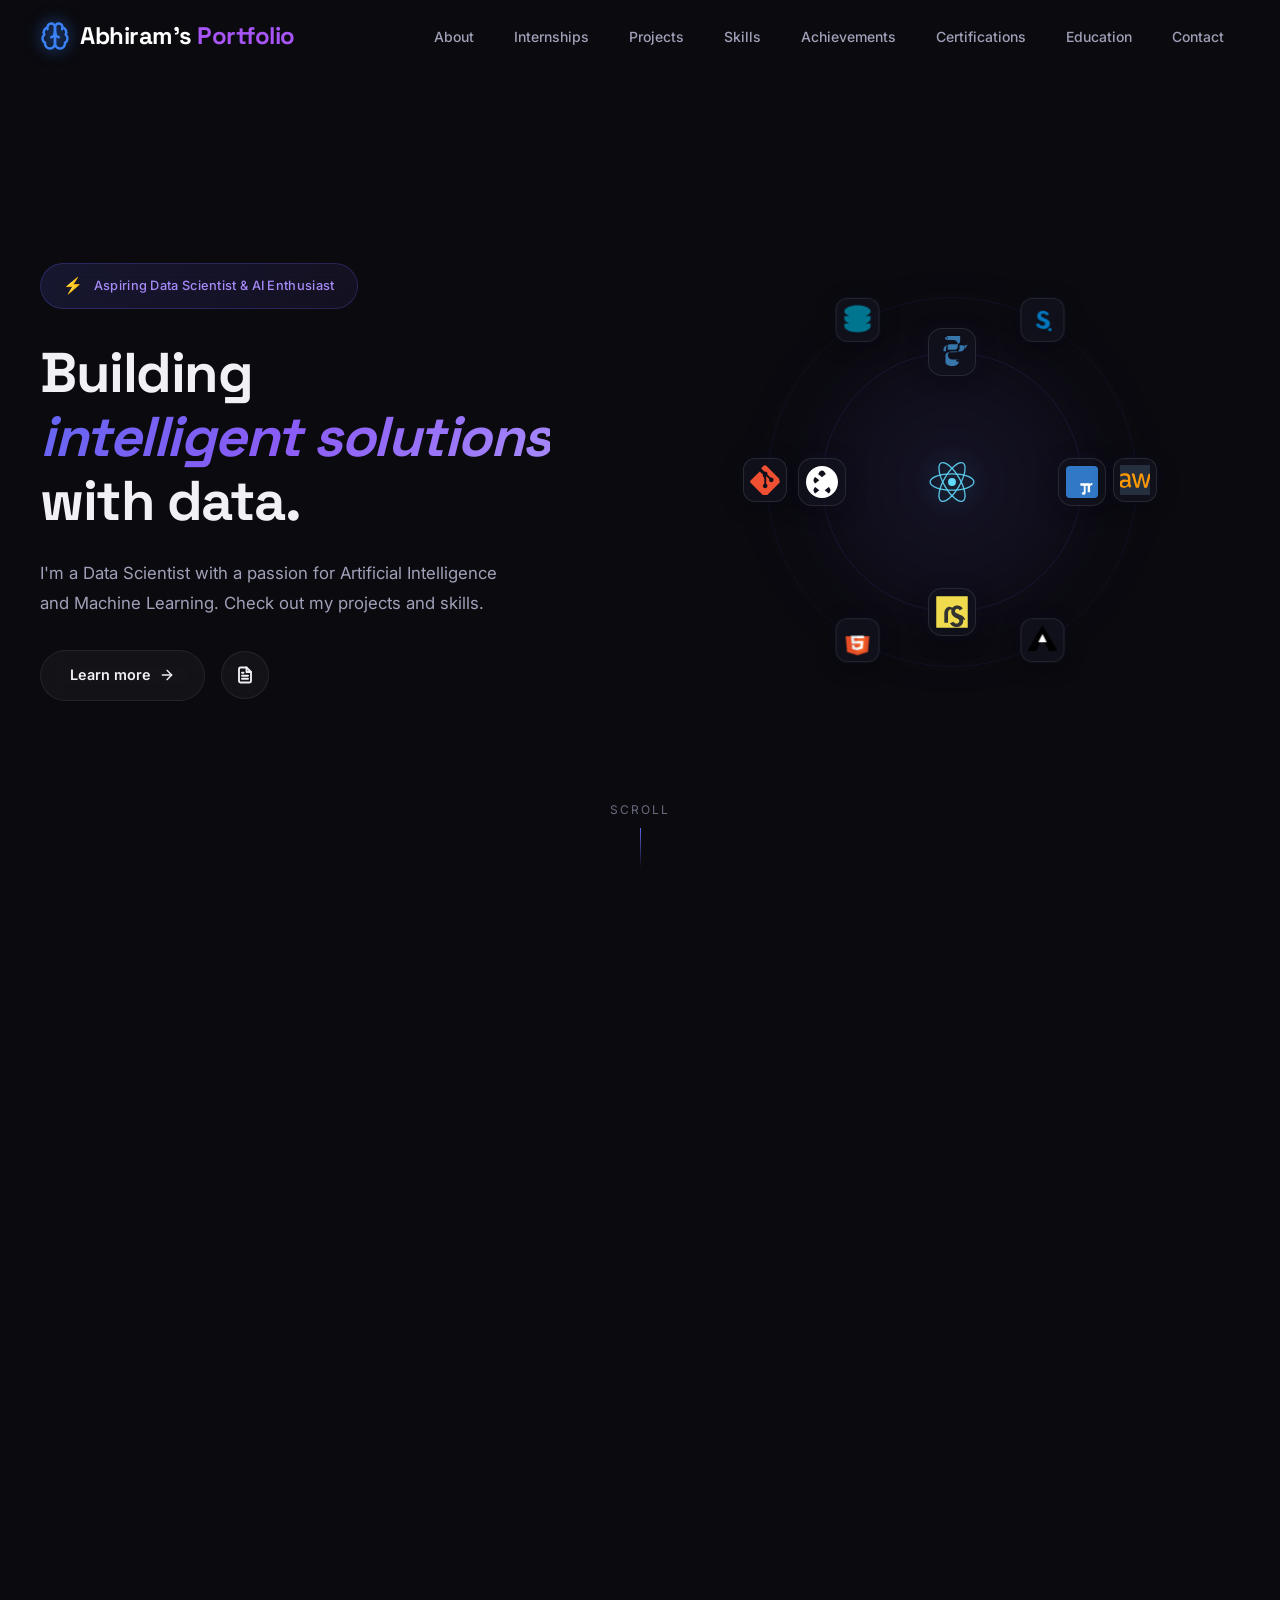
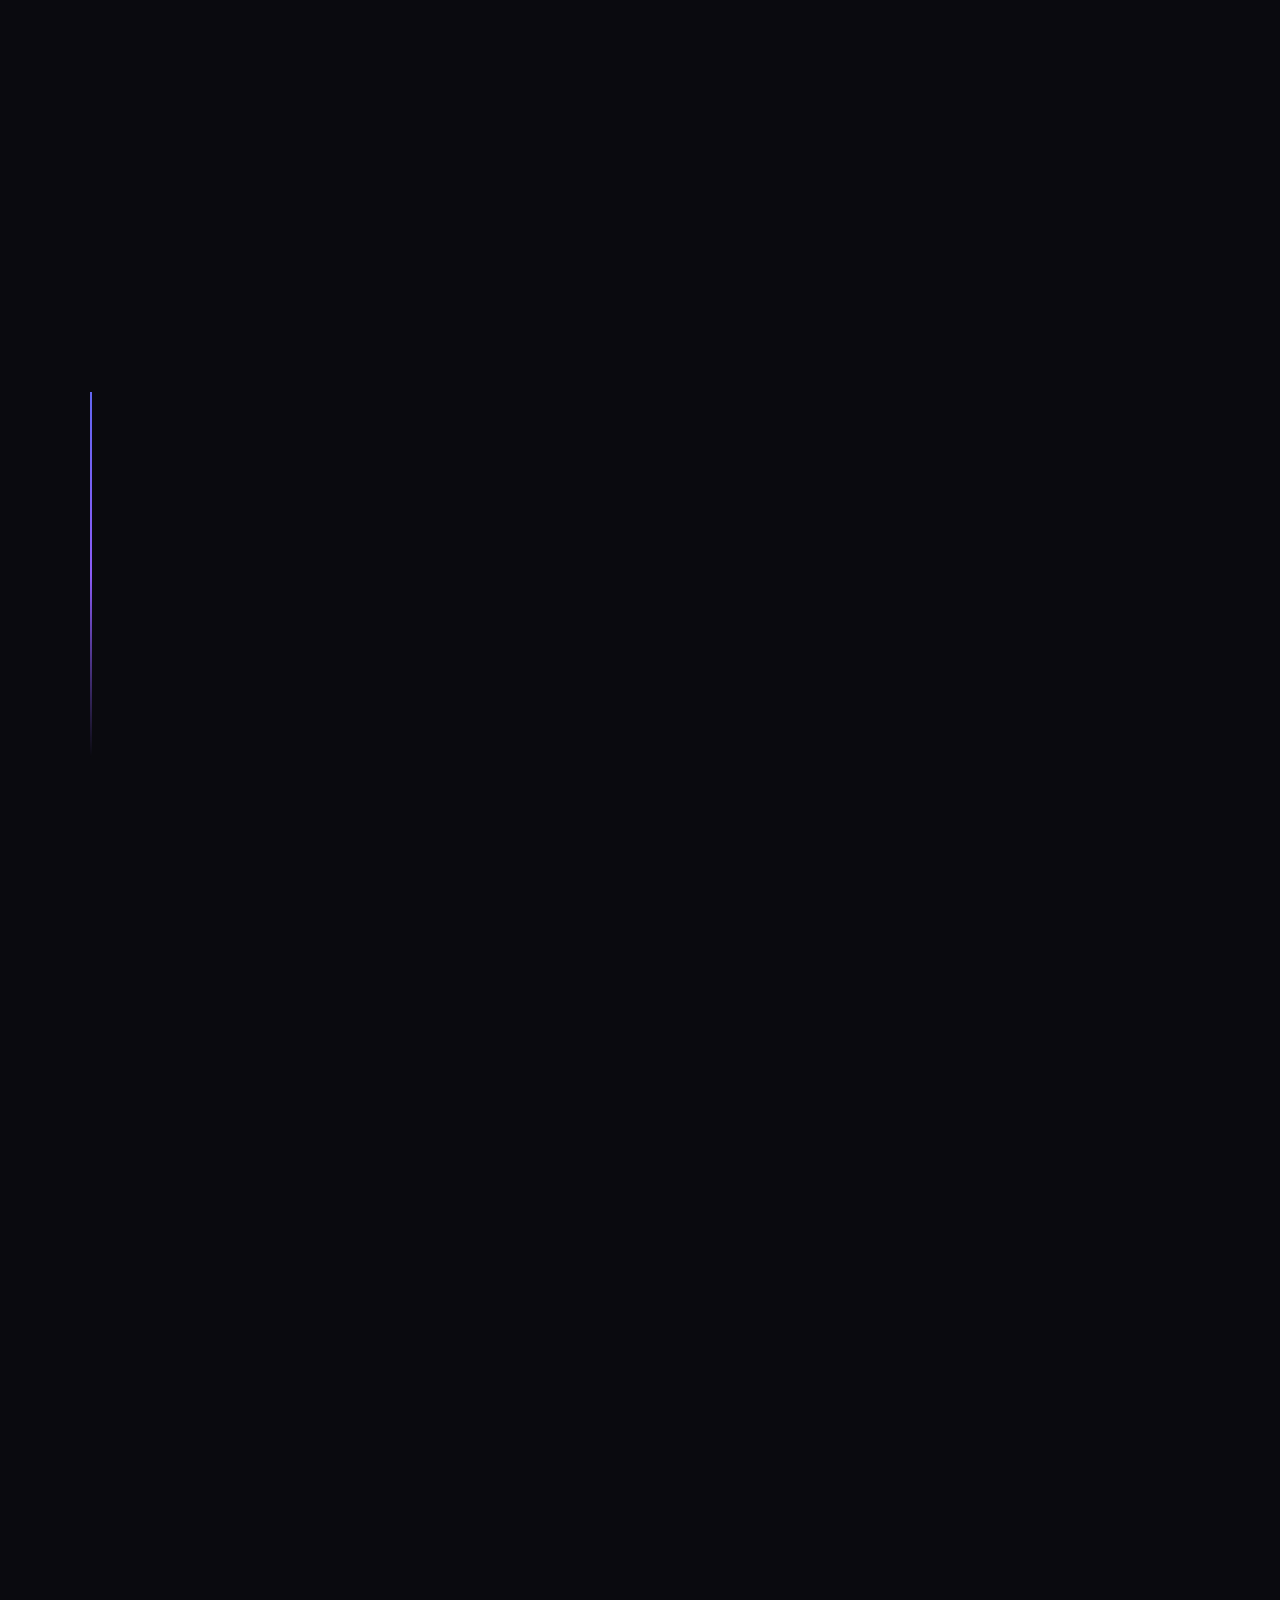
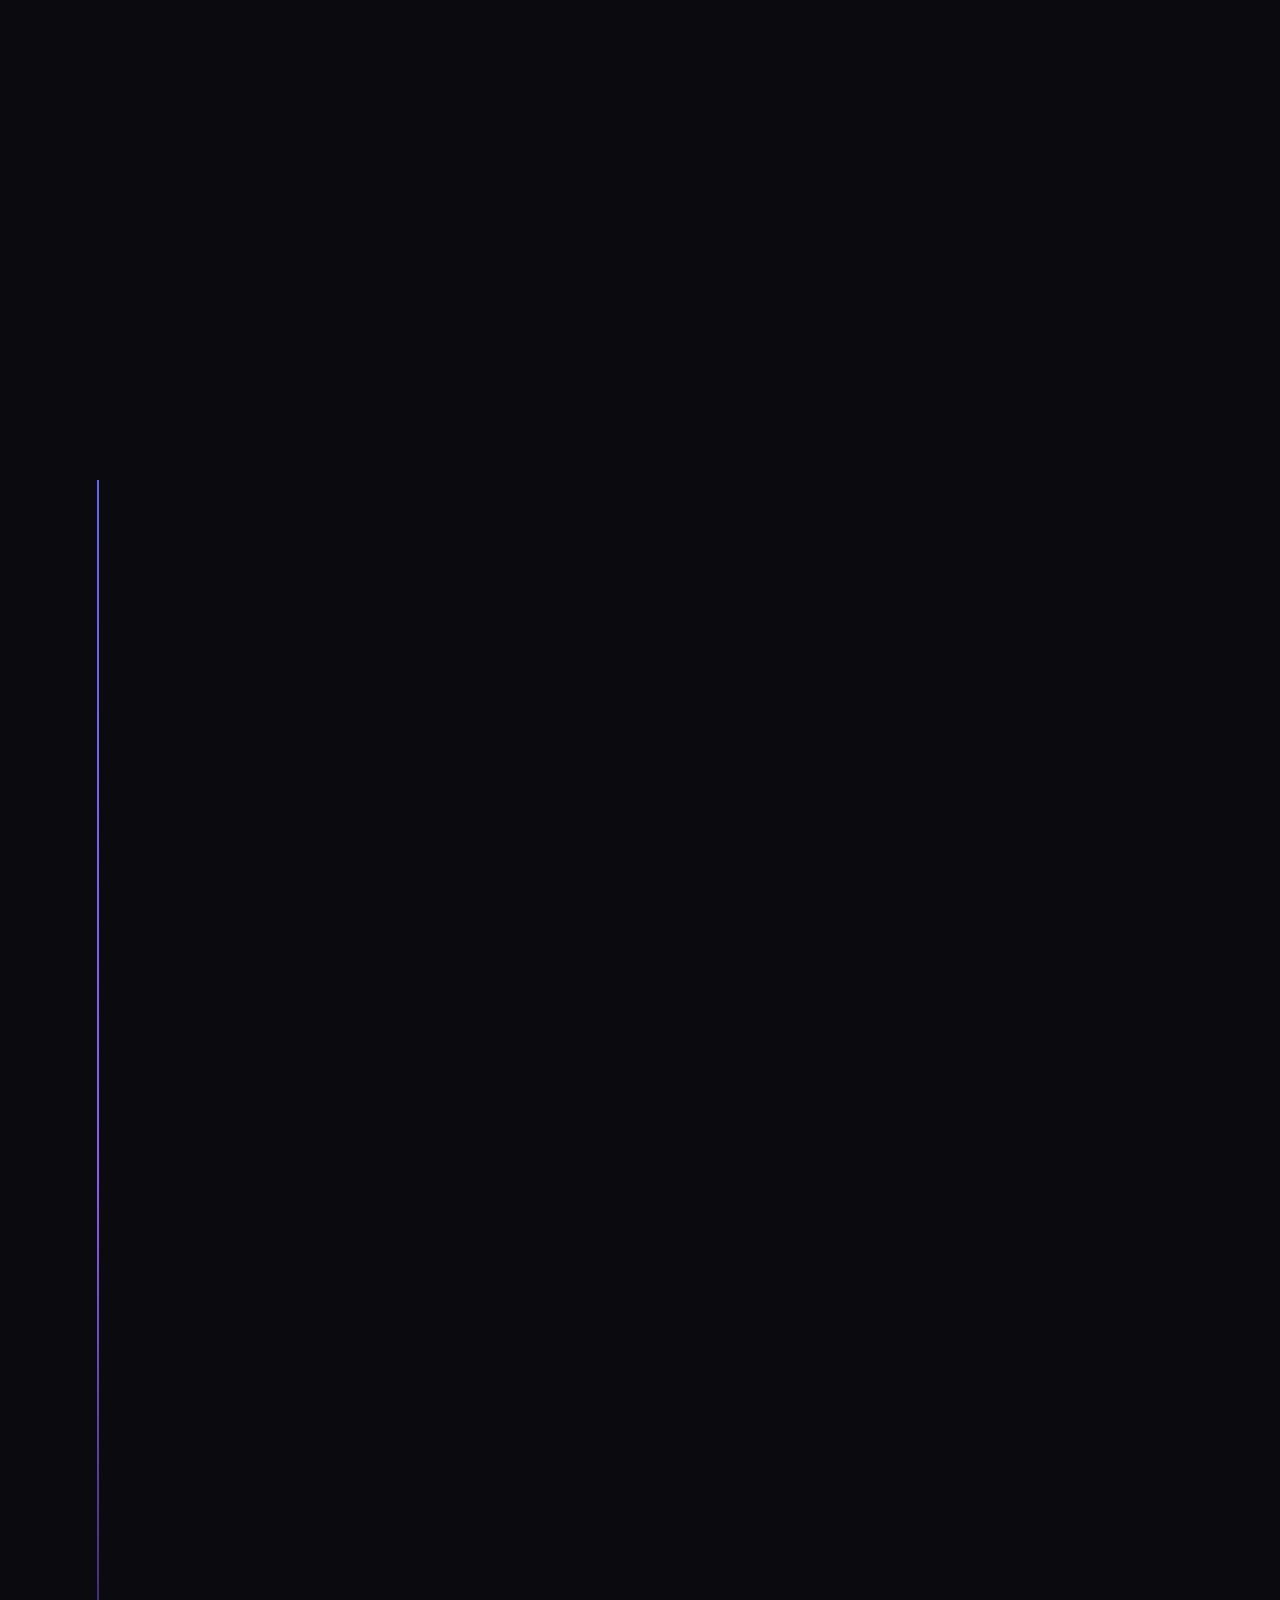
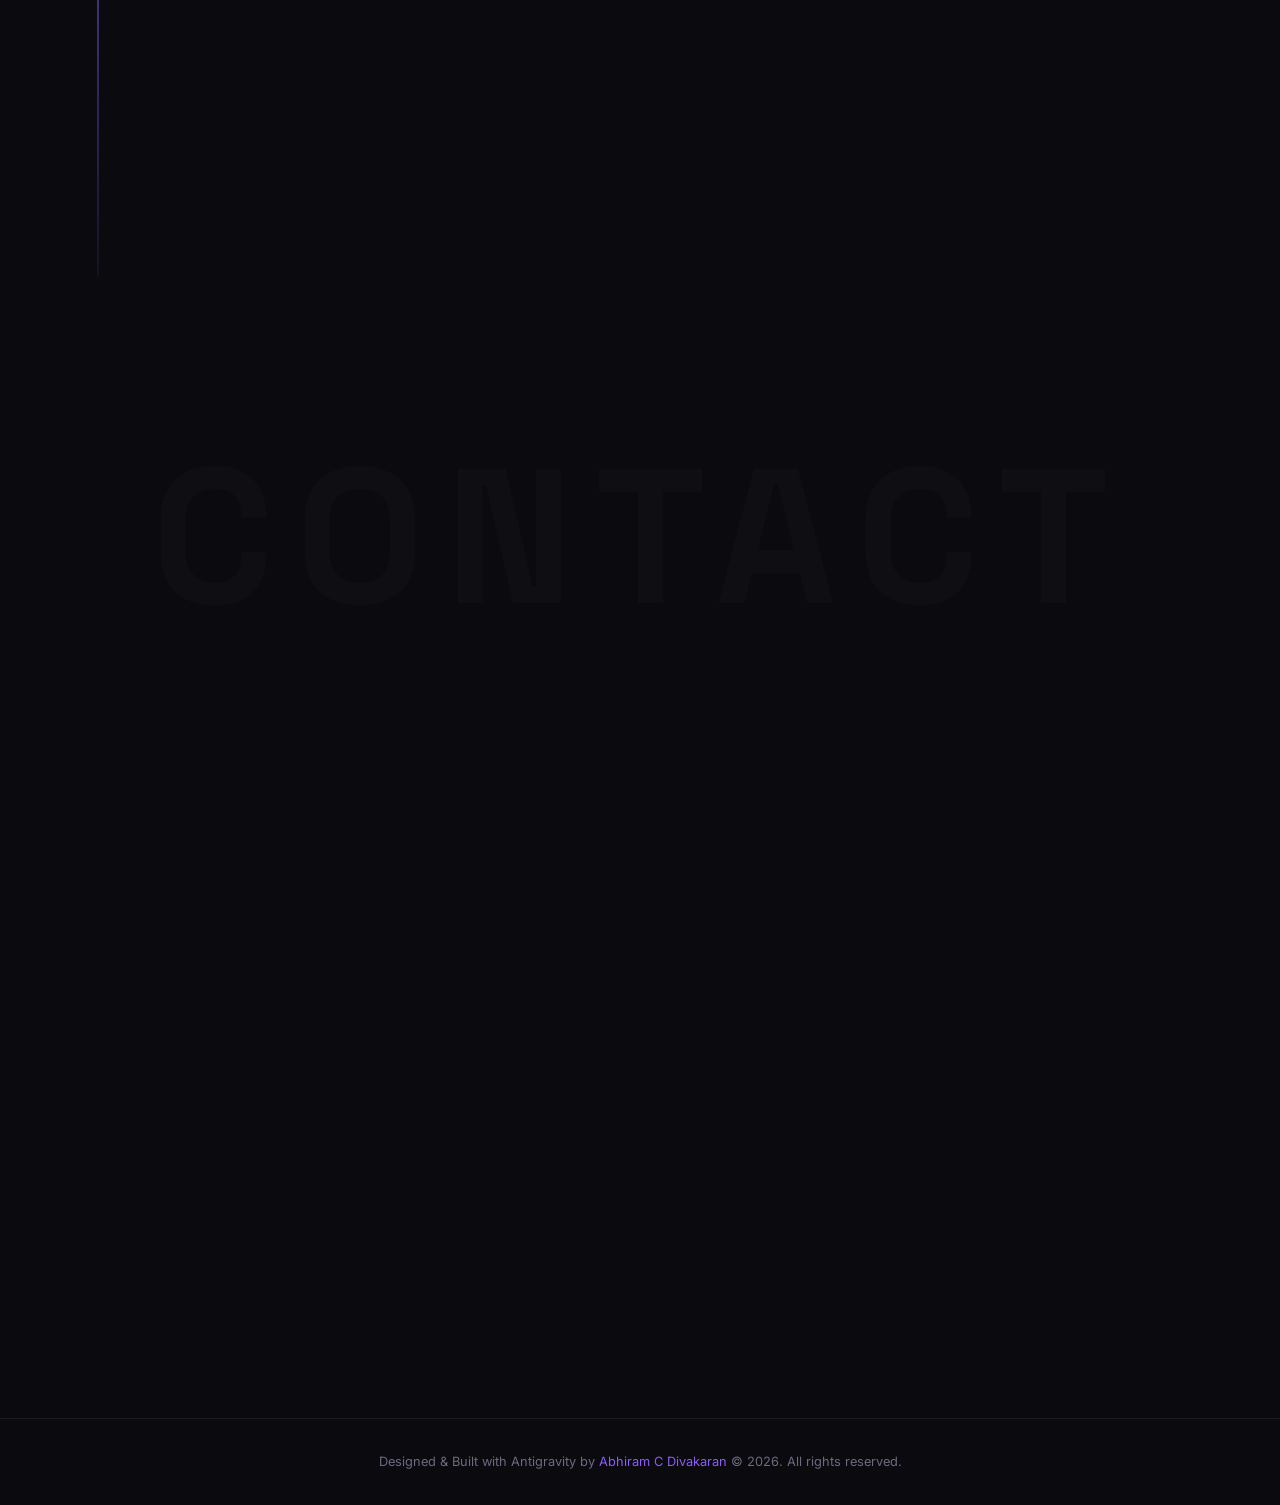
==== commit 3463026d: "feat: add SkillWinner company logo to internship section" ====
--- a/index.html
+++ b/index.html
@@ -299,8 +299,13 @@
         <div class="timeline-item reveal">
           <div class="glass-card">
             <div class="timeline-date">Apr 2024 - June 2024</div>
-            <h3 class="timeline-role">Data Science Intern</h3>
-            <p class="timeline-company">Skill Winner - Virtual Internship</p>
+            <div style="display: flex; align-items: center; gap: 16px; margin-bottom: 16px;">
+              <img src="Components/Images/skillwinner_logo.png" alt="Skill Winner Logo" style="width: 52px; height: 52px; border-radius: 8px; object-fit: contain; background: white; padding: 4px;">
+              <div>
+                <h3 class="timeline-role" style="margin-bottom: 4px;">Data Science Intern</h3>
+                <p class="timeline-company" style="margin-bottom: 0;">Skill Winner - Virtual Internship</p>
+              </div>
+            </div>
             <p class="timeline-desc">
               Conducted Exploratory Data Analysis (EDA) on real-world datasets. Applied supervised and unsupervised
               machine learning techniques. Developed a Heart Disease Prediction System using machine learning
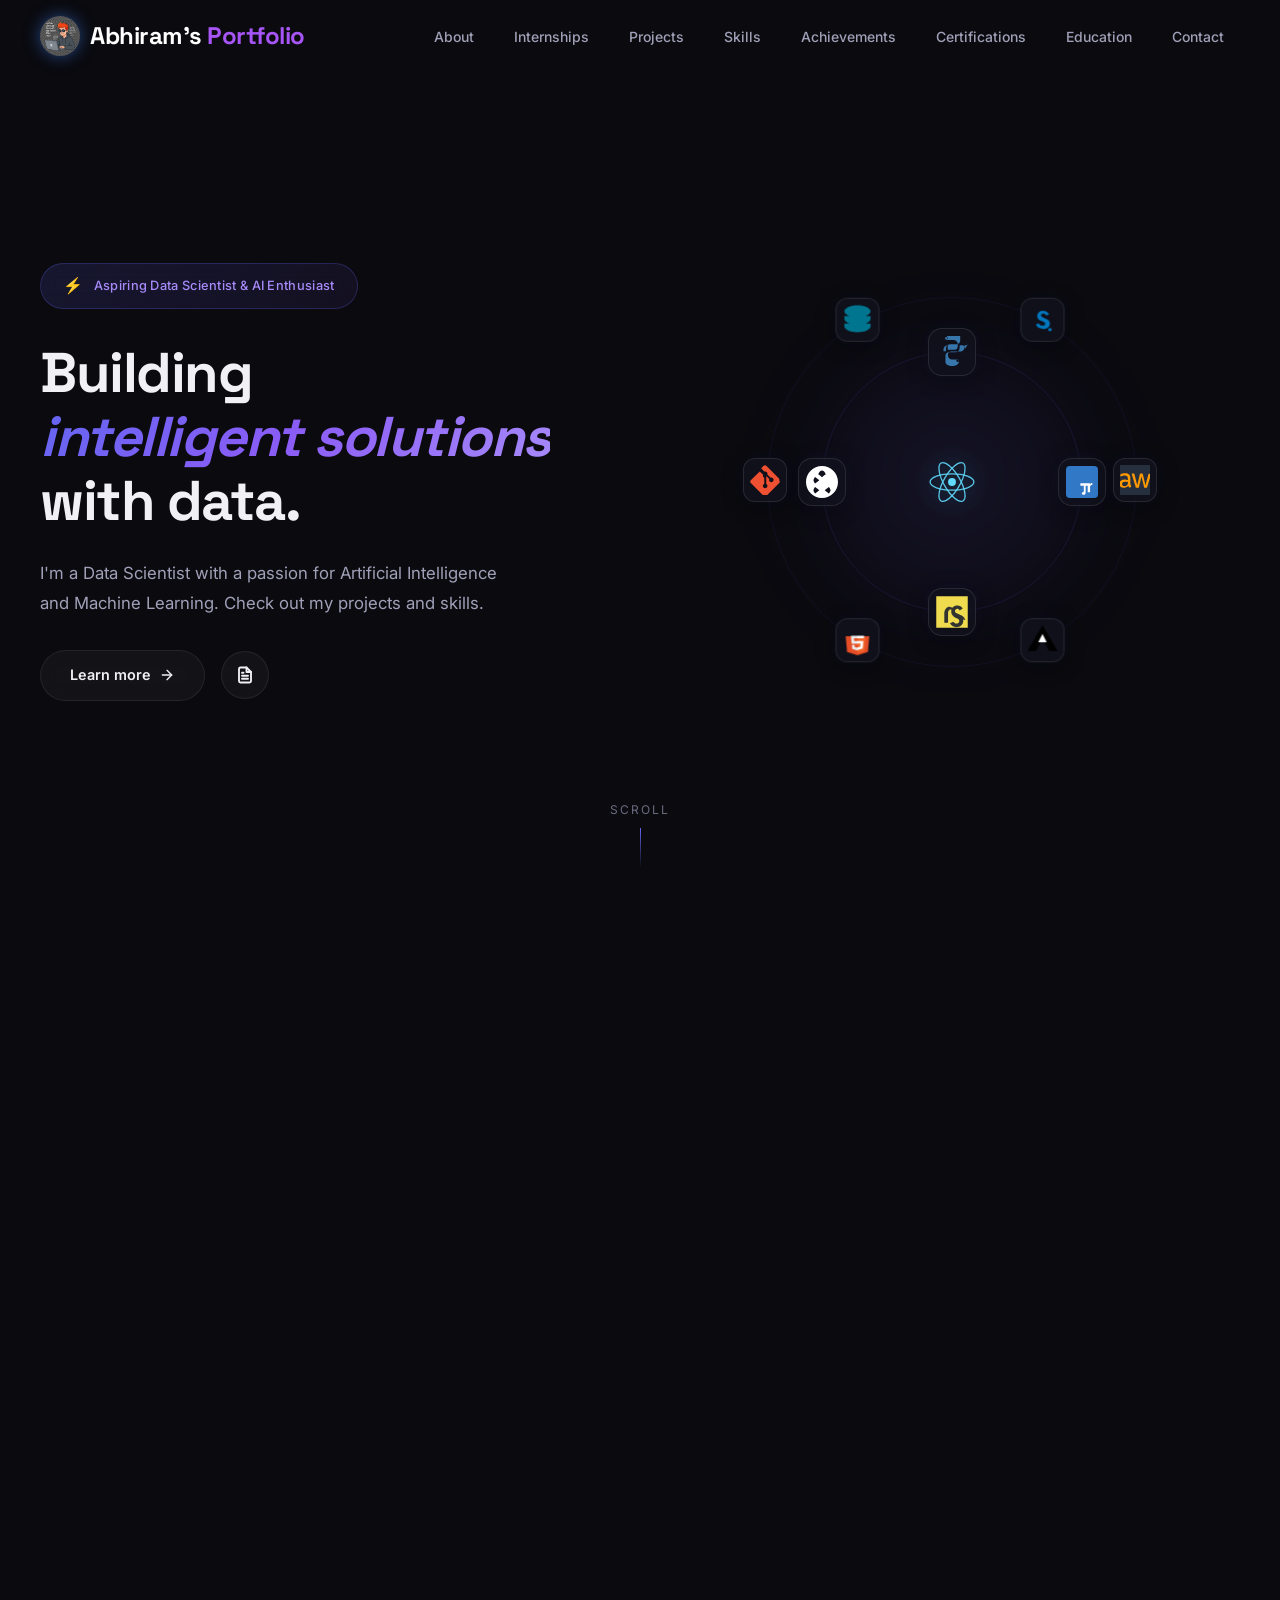
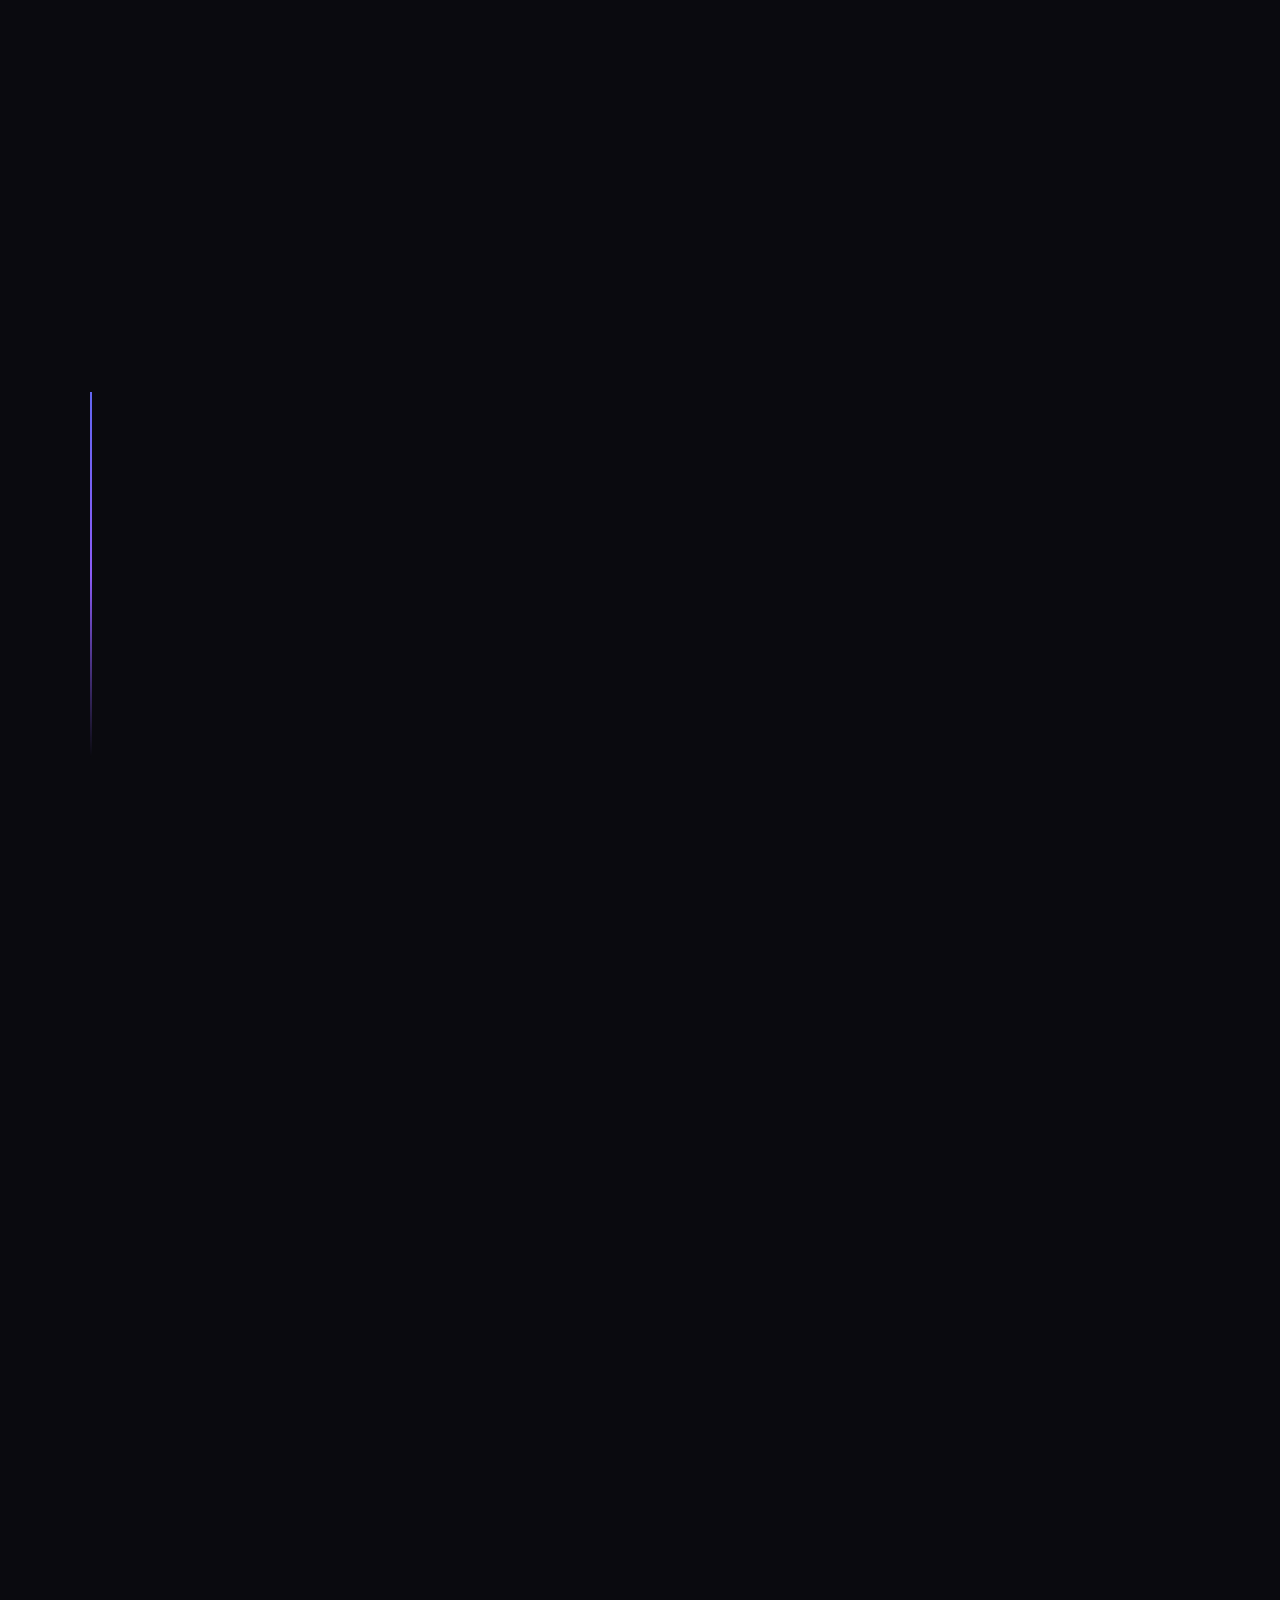
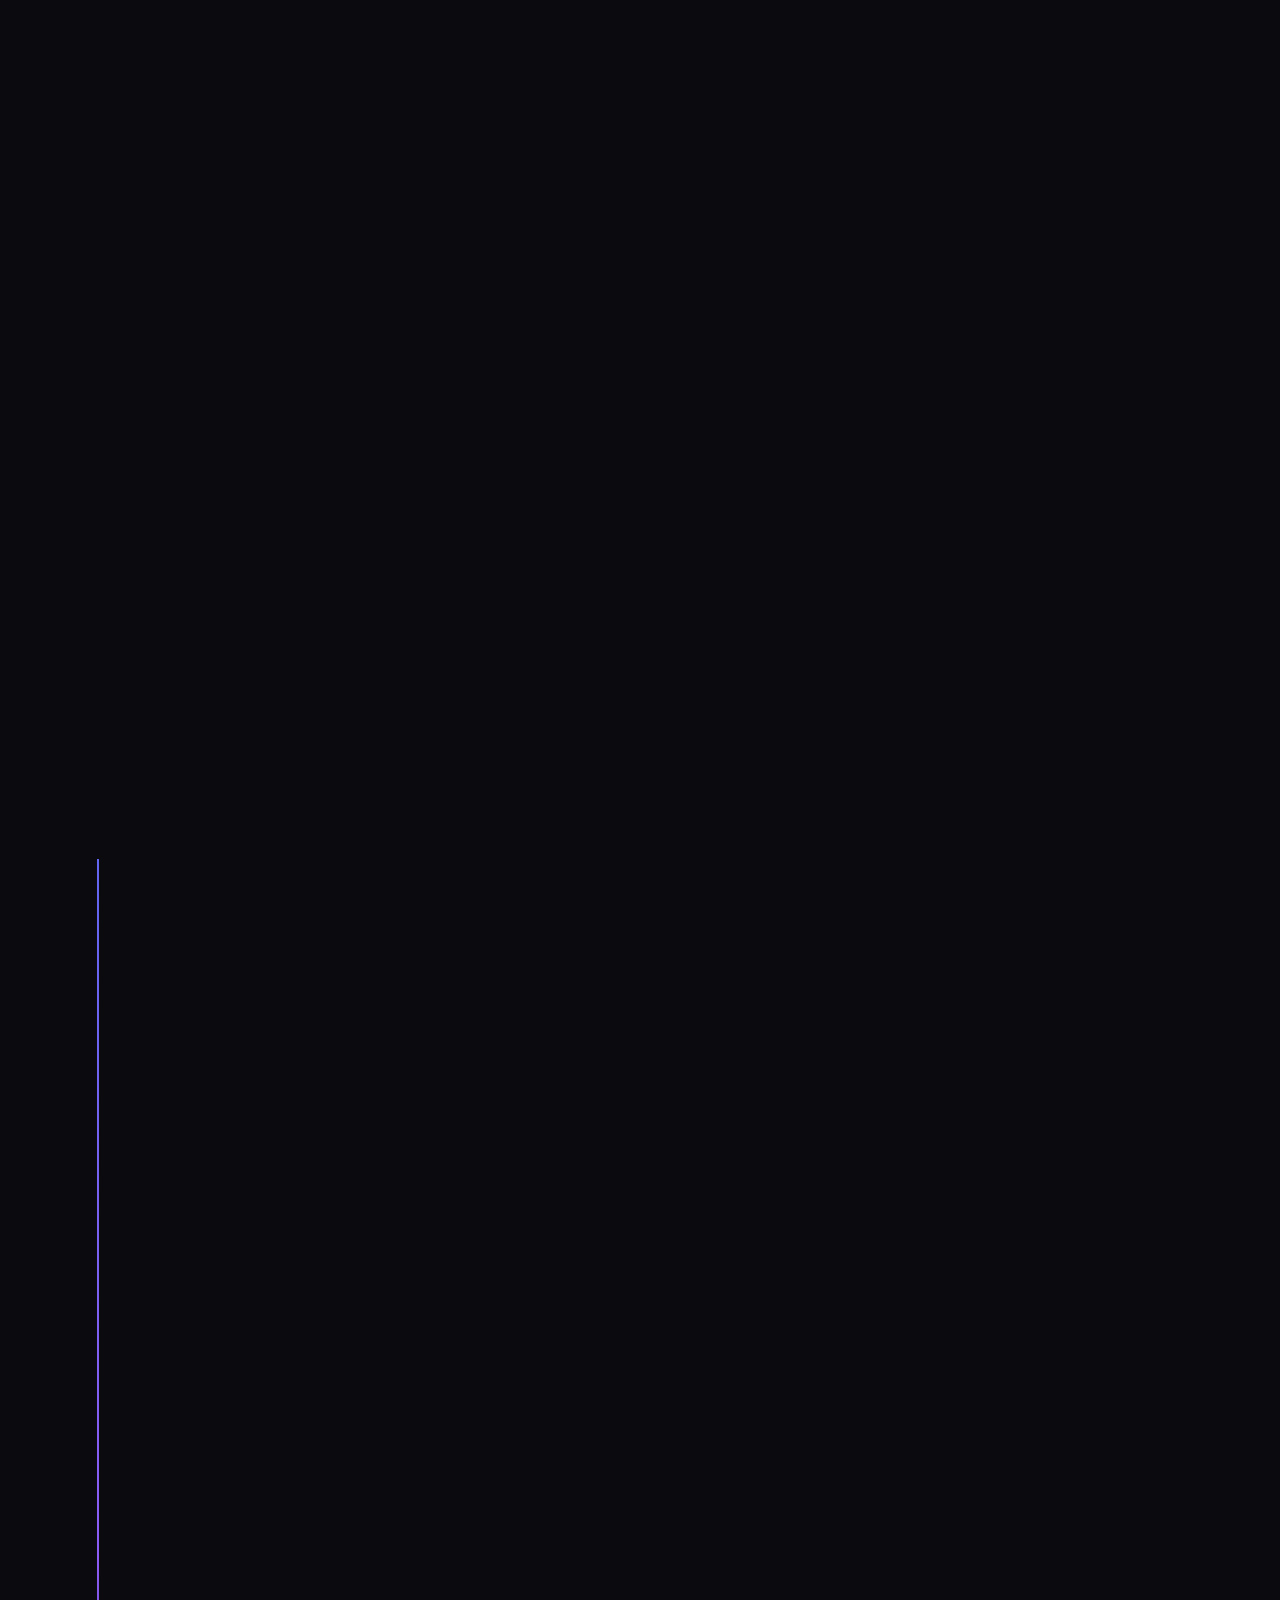
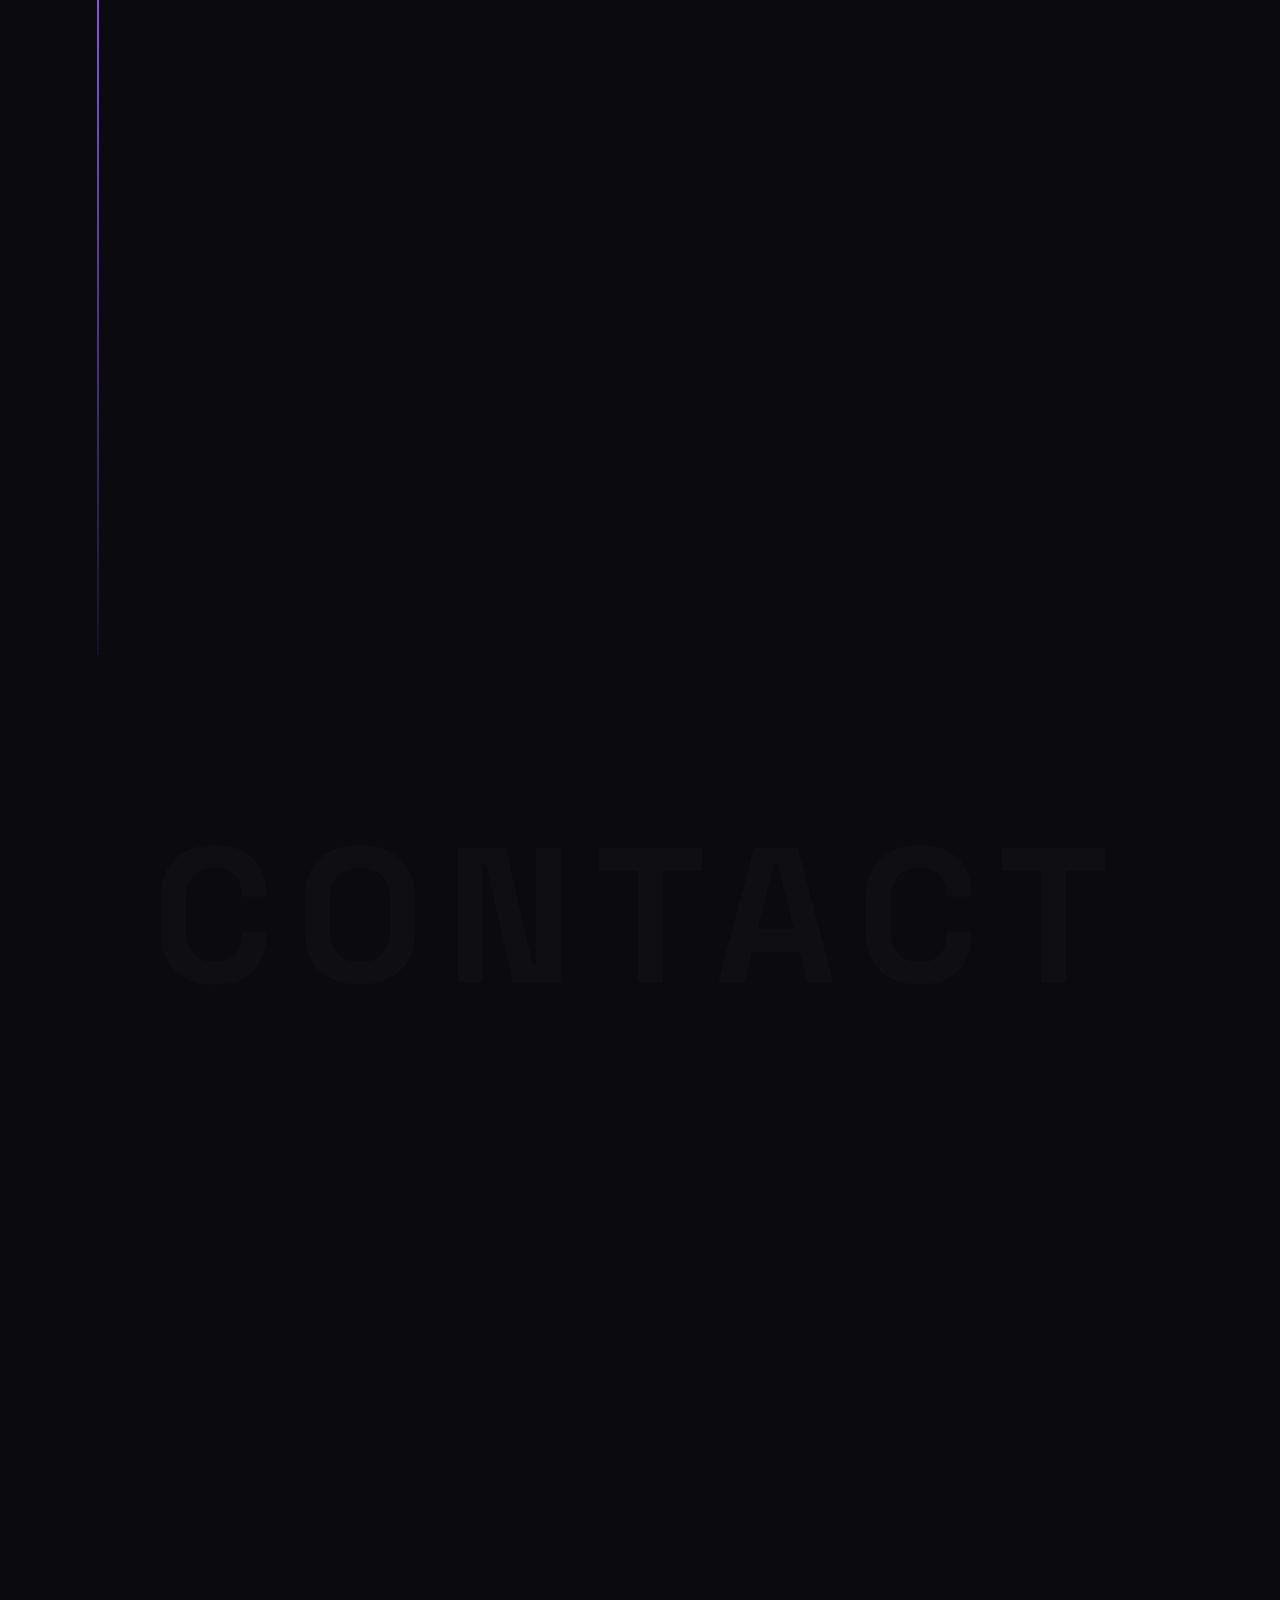
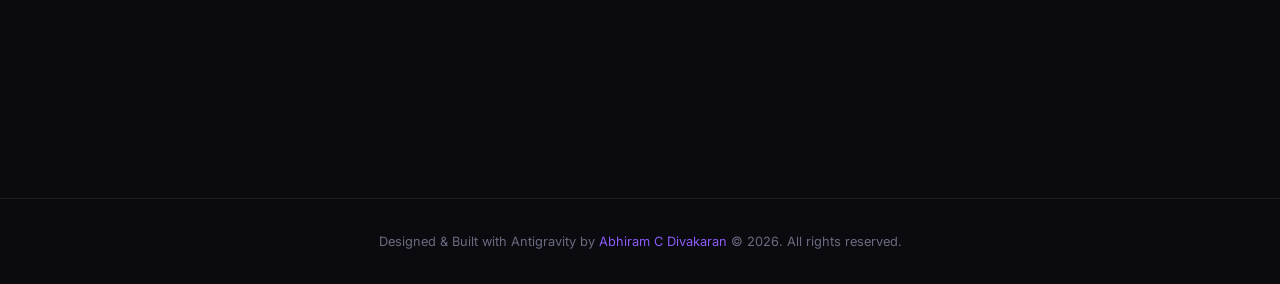
==== commit 5556705d: "feat: update portfolio assets and add IBM Data Visualization certificate" ====
--- a/index.html
+++ b/index.html
@@ -23,13 +23,8 @@
   <nav class="navbar" id="navbar">
     <div class="nav-container">
       <a href="#hero" class="nav-logo" style="display: flex; align-items: center; gap: 10px; text-decoration: none;">
-        <svg xmlns="http://www.w3.org/2000/svg" width="30" height="30" viewBox="0 0 24 24" fill="none" stroke="#3b82f6" stroke-width="2" stroke-linecap="round" stroke-linejoin="round" style="filter: drop-shadow(0 0 8px rgba(59, 130, 246, 0.8));">
-          <path d="M12 5a3 3 0 1 0-5.997.125 4 4 0 0 0-2.526 5.77 4 4 0 0 0 .556 6.588A4 4 0 1 0 12 18Z"/>
-          <path d="M12 5a3 3 0 1 1 5.997.125 4 4 0 0 1 2.526 5.77 4 4 0 0 1-.556 6.588A4 4 0 1 1 12 18Z"/>
-          <path d="M15 13a4.5 4.5 0 0 1-3-4 4.5 4.5 0 0 1-3 4"/>
-          <path d="M17.599 6.5a3 3 0 0 0 .399-1.375"/>
-          <path d="M6.002 6.5A3 3 0 0 1 5.603 5.125"/>
-        </svg>
+        <img src="Components/Images/dev_logo.png" alt="Logo"
+          style="width: 40px; height: 40px; border-radius: 50%; object-fit: cover; filter: drop-shadow(0 0 8px rgba(59, 130, 246, 0.5));">
         <div style="font-family: var(--font-display); font-size: 1.5rem; font-weight: 700; letter-spacing: -0.5px;">
           <span style="color: #ffffff;">Abhiram's</span>
           <span style="color: #a855f7;">Portfolio</span>
@@ -300,7 +295,8 @@
           <div class="glass-card">
             <div class="timeline-date">Apr 2024 - June 2024</div>
             <div style="display: flex; align-items: center; gap: 16px; margin-bottom: 16px;">
-              <img src="Components/Images/skillwinner_logo.png" alt="Skill Winner Logo" style="width: 52px; height: 52px; border-radius: 8px; object-fit: contain; background: white; padding: 4px;">
+              <img src="Components/Images/skillwinner_logo.png" alt="Skill Winner Logo"
+                style="width: 52px; height: 52px; border-radius: 8px; object-fit: contain; background: white; padding: 4px;">
               <div>
                 <h3 class="timeline-role" style="margin-bottom: 4px;">Data Science Intern</h3>
                 <p class="timeline-company" style="margin-bottom: 0;">Skill Winner - Virtual Internship</p>
@@ -320,17 +316,20 @@
               <span class="tag">Scikit-learn</span>
             </div>
             <div class="internship-cert" style="margin-top: 16px;">
-              <a href="Components/Images/SkillWinner_Internship_Certificate.jpg" target="_blank"
+              <a href="Components\Images\DS Internship.jpg" target="_blank"
                 style="display: inline-flex; align-items: center; gap: 6px; padding: 6px 0; color: var(--text-muted); text-decoration: none; font-size: 0.8rem; font-weight: 500; letter-spacing: 0.04em; border-bottom: 1px solid transparent; transition: color 0.2s ease, border-color 0.2s ease;"
                 onmouseover="this.style.color='var(--accent-1)';this.style.borderBottomColor='var(--accent-1)';"
                 onmouseout="this.style.color='var(--text-muted)';this.style.borderBottomColor='transparent';">
-                <svg width="13" height="13" viewBox="0 0 24 24" fill="none" stroke="currentColor" stroke-width="2" stroke-linecap="round" stroke-linejoin="round">
+                <svg width="13" height="13" viewBox="0 0 24 24" fill="none" stroke="currentColor" stroke-width="2"
+                  stroke-linecap="round" stroke-linejoin="round">
                   <path d="M14 2H6a2 2 0 0 0-2 2v16a2 2 0 0 0 2 2h12a2 2 0 0 0 2-2V8z"></path>
                   <polyline points="14 2 14 8 20 8"></polyline>
                 </svg>
                 View Certificate
-                <svg width="11" height="11" viewBox="0 0 24 24" fill="none" stroke="currentColor" stroke-width="2.5" stroke-linecap="round" stroke-linejoin="round">
-                  <line x1="5" y1="12" x2="19" y2="12"/><polyline points="12 5 19 12 12 19"/>
+                <svg width="11" height="11" viewBox="0 0 24 24" fill="none" stroke="currentColor" stroke-width="2.5"
+                  stroke-linecap="round" stroke-linejoin="round">
+                  <line x1="5" y1="12" x2="19" y2="12" />
+                  <polyline points="12 5 19 12 12 19" />
                 </svg>
               </a>
             </div>
@@ -408,7 +407,7 @@
           <div class="project-body">
             <div class="project-header">
               <h3 class="project-title">WyrmForge</h3>
-              <span class="project-date">2026 — Present</span>
+              <span class="project-date">August 2026</span>
             </div>
             <p class="project-desc">
               WyrmForge is an AI-powered application designed to refine and optimize your prompts for top-tier models
@@ -571,7 +570,7 @@
           <div class="project-body">
             <div class="project-header">
               <h3 class="project-title">CodeSight</h3>
-              <span class="project-date">2026</span>
+              <span class="project-date">Apr 2026 - Present</span>
             </div>
             <p class="project-desc">
               CodeSight is an AI-powered code review platform that analyzes source code and pull request diffs to
@@ -725,7 +724,7 @@
           <div class="project-body">
             <div class="project-header">
               <h3 class="project-title">PlugIn Wagon</h3>
-              <span class="project-date">2023 — 2024</span>
+              <span class="project-date">Nov 2023 — Feb 2024</span>
             </div>
             <p class="project-desc">
               Plugin Wagon is an EV utility application built with a Python/Django backend and a native Java Android
@@ -946,7 +945,18 @@
 
       <div class="certifications-grid">
 
-        <!-- 1. Data Analysis & Visualization — August 2026 (LATEST) -->
+        <!-- 1. Data Visualization with Python — November 2026 (LATEST) -->
+        <div class="cert-card reveal">
+          <img class="cert-image" src="Components/Images/IBM_Data_Visualization_Python.jpg"
+            alt="IBM Certificate - Data Visualization with Python (DV0101EN)">
+          <div class="cert-body">
+            <h4 class="cert-title">Data Visualization with Python</h4>
+            <p class="cert-issuer">IBM (DV0101EN), Lovely Professional University</p>
+            <p class="cert-date">Issued: November 2026</p>
+          </div>
+        </div>
+
+        <!-- 2. Data Analysis & Visualization — August 2026 -->
         <div class="cert-card reveal">
           <img class="cert-image" src="Components/Images/Screenshot 2026-08-19 232050.png"
             alt="LPU Certificate of Merit - Data Analysis and Visualization">
@@ -957,7 +967,7 @@
           </div>
         </div>
 
-        <!-- 2. Founders Hackathon — April 2026 -->
+        <!-- 3. Founders Hackathon — April 2026 -->
         <div class="cert-card reveal">
           <div class="cert-slider"
             style="position: relative; overflow: hidden; aspect-ratio: 16/9; border-bottom: 1px solid var(--border-glass);">
@@ -981,7 +991,7 @@
           </div>
         </div>
 
-        <!-- 3. Tech Blitz — September 2025 -->
+        <!-- 4. Tech Blitz — September 2025 -->
         <div class="cert-card reveal">
           <img class="cert-image" src="Components/Images/Hackathon-1(10590519603803).jpg"
             alt="Coding Ninjas Certificate">
@@ -992,7 +1002,7 @@
           </div>
         </div>
 
-        <!-- 4. Founder's Talk — September 2025 -->
+        <!-- 5. Founder's Talk — September 2025 -->
         <div class="cert-card reveal">
           <img class="cert-image"
             src="Components/Images/Founder's Talk Participation Certificate - undefined-1(10601973688515).jpg"
@@ -1004,7 +1014,7 @@
           </div>
         </div>
 
-        <!-- 5. Common Internship Test — June 2024 -->
+        <!-- 6. Common Internship Test — June 2024 -->
         <div class="cert-card reveal">
           <img class="cert-image"
             src="Components/Images/Abhiram C Divakaran - Participation Certificate-1(10611345867431).jpg"
@@ -1016,9 +1026,23 @@
           </div>
         </div>
 
-        <!-- 6. Data Science — June 2024 -->
+        <!-- 7. Data Science — June 2024 -->
         <div class="cert-card reveal">
-          <img class="cert-image" src="Components/Images/SkillWinner Course.jpg" alt="Data Science Certificate">
+          <div class="cert-slider"
+            style="position: relative; overflow: hidden; aspect-ratio: 16/9; border-bottom: 1px solid var(--border-glass);">
+            <div class="cert-slides" style="display: flex; width: 200%; height: 100%; transition: transform 0.5s ease;">
+              <img class="cert-image" src="Components/Images/SkillWinner Course.jpg"
+                alt="Data Science Course Certificate"
+                style="border-bottom: none; aspect-ratio: 16/9; object-fit: cover; width: 50%;">
+              <img class="cert-image" src="Components/Images/DS Internship.jpg"
+                alt="Data Science Internship Certificate"
+                style="border-bottom: none; aspect-ratio: 16/9; object-fit: cover; width: 50%;">
+            </div>
+            <button class="cert-slider-btn prev" aria-label="Previous Certificate"
+              style="position: absolute; left: 10px; top: 50%; transform: translateY(-50%); background: rgba(10, 10, 15, 0.7); border: 1px solid var(--border-glass); color: white; width: 32px; height: 32px; border-radius: 50%; display: flex; align-items: center; justify-content: center; cursor: pointer; backdrop-filter: blur(5px); z-index: 10; font-size: 1.2rem; font-weight: bold; transition: all 0.3s;">‹</button>
+            <button class="cert-slider-btn next" aria-label="Next Certificate"
+              style="position: absolute; right: 10px; top: 50%; transform: translateY(-50%); background: rgba(10, 10, 15, 0.7); border: 1px solid var(--border-glass); color: white; width: 32px; height: 32px; border-radius: 50%; display: flex; align-items: center; justify-content: center; cursor: pointer; backdrop-filter: blur(5px); z-index: 10; font-size: 1.2rem; font-weight: bold; transition: all 0.3s;">›</button>
+          </div>
           <div class="cert-body">
             <h4 class="cert-title">Data Science</h4>
             <p class="cert-issuer">Skill Winner</p>
@@ -1055,20 +1079,36 @@
                   <h3 class="edu-new-degree">Master of Computer Applications</h3>
                   <a href="https://www.lpu.in/" target="_blank" class="edu-new-school">
                     Lovely Professional University
-                    <svg width="12" height="12" viewBox="0 0 24 24" fill="none" stroke="currentColor" stroke-width="2.5"><path d="M18 13v6a2 2 0 0 1-2 2H5a2 2 0 0 1-2-2V8a2 2 0 0 1 2-2h6"/><polyline points="15 3 21 3 21 9"/><line x1="10" y1="14" x2="21" y2="3"/></svg>
+                    <svg width="12" height="12" viewBox="0 0 24 24" fill="none" stroke="currentColor"
+                      stroke-width="2.5">
+                      <path d="M18 13v6a2 2 0 0 1-2 2H5a2 2 0 0 1-2-2V8a2 2 0 0 1 2-2h6" />
+                      <polyline points="15 3 21 3 21 9" />
+                      <line x1="10" y1="14" x2="21" y2="3" />
+                    </svg>
                   </a>
                   <div class="edu-new-meta">
                     <span class="edu-meta-item">
-                      <svg width="13" height="13" viewBox="0 0 24 24" fill="none" stroke="currentColor" stroke-width="2"><rect x="3" y="4" width="18" height="18" rx="2" ry="2"/><line x1="16" y1="2" x2="16" y2="6"/><line x1="8" y1="2" x2="8" y2="6"/><line x1="3" y1="10" x2="21" y2="10"/></svg>
+                      <svg width="13" height="13" viewBox="0 0 24 24" fill="none" stroke="currentColor"
+                        stroke-width="2">
+                        <rect x="3" y="4" width="18" height="18" rx="2" ry="2" />
+                        <line x1="16" y1="2" x2="16" y2="6" />
+                        <line x1="8" y1="2" x2="8" y2="6" />
+                        <line x1="3" y1="10" x2="21" y2="10" />
+                      </svg>
                       2025 – Present
                     </span>
                     <span class="edu-meta-divider">|</span>
                     <span class="edu-meta-item">
-                      <svg width="13" height="13" viewBox="0 0 24 24" fill="none" stroke="currentColor" stroke-width="2"><polygon points="12 2 15.09 8.26 22 9.27 17 14.14 18.18 21.02 12 17.77 5.82 21.02 7 14.14 2 9.27 8.91 8.26 12 2"/></svg>
+                      <svg width="13" height="13" viewBox="0 0 24 24" fill="none" stroke="currentColor"
+                        stroke-width="2">
+                        <polygon
+                          points="12 2 15.09 8.26 22 9.27 17 14.14 18.18 21.02 12 17.77 5.82 21.02 7 14.14 2 9.27 8.91 8.26 12 2" />
+                      </svg>
                       CCPA: 7.52 / 10
                     </span>
                   </div>
-                  <p class="edu-new-desc">Advanced study of computer applications with focus on software development, data structures, algorithms, and modern technologies.</p>
+                  <p class="edu-new-desc">Advanced study of computer applications with focus on software development,
+                    data structures, algorithms, and modern technologies.</p>
                 </div>
               </div>
               <div class="edu-new-right">
@@ -1087,7 +1127,14 @@
             </div>
             <div class="edu-new-achievements">
               <span class="edu-ach-label">
-                <svg width="14" height="14" viewBox="0 0 24 24" fill="none" stroke="currentColor" stroke-width="2"><path d="M6 9H4.5a2.5 2.5 0 0 1 0-5H6"/><path d="M18 9h1.5a2.5 2.5 0 0 0 0-5H18"/><path d="M4 22h16"/><path d="M10 14.66V17c0 .55-.47.98-.97 1.21C7.85 18.75 7 20.24 7 22"/><path d="M14 14.66V17c0 .55.47.98.97 1.21C16.15 18.75 17 20.24 17 22"/><path d="M18 2H6v7a6 6 0 0 0 12 0V2z"/></svg>
+                <svg width="14" height="14" viewBox="0 0 24 24" fill="none" stroke="currentColor" stroke-width="2">
+                  <path d="M6 9H4.5a2.5 2.5 0 0 1 0-5H6" />
+                  <path d="M18 9h1.5a2.5 2.5 0 0 0 0-5H18" />
+                  <path d="M4 22h16" />
+                  <path d="M10 14.66V17c0 .55-.47.98-.97 1.21C7.85 18.75 7 20.24 7 22" />
+                  <path d="M14 14.66V17c0 .55.47.98.97 1.21C16.15 18.75 17 20.24 17 22" />
+                  <path d="M18 2H6v7a6 6 0 0 0 12 0V2z" />
+                </svg>
                 Achievements
               </span>
               <span class="edu-ach-divider">|</span>
@@ -1109,20 +1156,36 @@
                   <h3 class="edu-new-degree">Bachelor of Computer Applications</h3>
                   <a href="https://www.itmcollege.edu.in/" target="_blank" class="edu-new-school">
                     ITM College of Arts &amp; Science
-                    <svg width="12" height="12" viewBox="0 0 24 24" fill="none" stroke="currentColor" stroke-width="2.5"><path d="M18 13v6a2 2 0 0 1-2 2H5a2 2 0 0 1-2-2V8a2 2 0 0 1 2-2h6"/><polyline points="15 3 21 3 21 9"/><line x1="10" y1="14" x2="21" y2="3"/></svg>
+                    <svg width="12" height="12" viewBox="0 0 24 24" fill="none" stroke="currentColor"
+                      stroke-width="2.5">
+                      <path d="M18 13v6a2 2 0 0 1-2 2H5a2 2 0 0 1-2-2V8a2 2 0 0 1 2-2h6" />
+                      <polyline points="15 3 21 3 21 9" />
+                      <line x1="10" y1="14" x2="21" y2="3" />
+                    </svg>
                   </a>
                   <div class="edu-new-meta">
                     <span class="edu-meta-item">
-                      <svg width="13" height="13" viewBox="0 0 24 24" fill="none" stroke="currentColor" stroke-width="2"><rect x="3" y="4" width="18" height="18" rx="2" ry="2"/><line x1="16" y1="2" x2="16" y2="6"/><line x1="8" y1="2" x2="8" y2="6"/><line x1="3" y1="10" x2="21" y2="10"/></svg>
+                      <svg width="13" height="13" viewBox="0 0 24 24" fill="none" stroke="currentColor"
+                        stroke-width="2">
+                        <rect x="3" y="4" width="18" height="18" rx="2" ry="2" />
+                        <line x1="16" y1="2" x2="16" y2="6" />
+                        <line x1="8" y1="2" x2="8" y2="6" />
+                        <line x1="3" y1="10" x2="21" y2="10" />
+                      </svg>
                       2021 – 2024
                     </span>
                     <span class="edu-meta-divider">|</span>
                     <span class="edu-meta-item">
-                      <svg width="13" height="13" viewBox="0 0 24 24" fill="none" stroke="currentColor" stroke-width="2"><polygon points="12 2 15.09 8.26 22 9.27 17 14.14 18.18 21.02 12 17.77 5.82 21.02 7 14.14 2 9.27 8.91 8.26 12 2"/></svg>
+                      <svg width="13" height="13" viewBox="0 0 24 24" fill="none" stroke="currentColor"
+                        stroke-width="2">
+                        <polygon
+                          points="12 2 15.09 8.26 22 9.27 17 14.14 18.18 21.02 12 17.77 5.82 21.02 7 14.14 2 9.27 8.91 8.26 12 2" />
+                      </svg>
                       Percentage: 87.28%
                     </span>
                   </div>
-                  <p class="edu-new-desc">Comprehensive study of computer science fundamentals, programming, and application development.</p>
+                  <p class="edu-new-desc">Comprehensive study of computer science fundamentals, programming, and
+                    application development.</p>
                 </div>
               </div>
               <div class="edu-new-right">
@@ -1141,7 +1204,14 @@
             </div>
             <div class="edu-new-achievements">
               <span class="edu-ach-label">
-                <svg width="14" height="14" viewBox="0 0 24 24" fill="none" stroke="currentColor" stroke-width="2"><path d="M6 9H4.5a2.5 2.5 0 0 1 0-5H6"/><path d="M18 9h1.5a2.5 2.5 0 0 0 0-5H18"/><path d="M4 22h16"/><path d="M10 14.66V17c0 .55-.47.98-.97 1.21C7.85 18.75 7 20.24 7 22"/><path d="M14 14.66V17c0 .55.47.98.97 1.21C16.15 18.75 17 20.24 17 22"/><path d="M18 2H6v7a6 6 0 0 0 12 0V2z"/></svg>
+                <svg width="14" height="14" viewBox="0 0 24 24" fill="none" stroke="currentColor" stroke-width="2">
+                  <path d="M6 9H4.5a2.5 2.5 0 0 1 0-5H6" />
+                  <path d="M18 9h1.5a2.5 2.5 0 0 0 0-5H18" />
+                  <path d="M4 22h16" />
+                  <path d="M10 14.66V17c0 .55-.47.98-.97 1.21C7.85 18.75 7 20.24 7 22" />
+                  <path d="M14 14.66V17c0 .55.47.98.97 1.21C16.15 18.75 17 20.24 17 22" />
+                  <path d="M18 2H6v7a6 6 0 0 0 12 0V2z" />
+                </svg>
                 Achievements
               </span>
               <span class="edu-ach-divider">|</span>
@@ -1163,20 +1233,36 @@
                   <h3 class="edu-new-degree">Higher Secondary — Commerce Stream</h3>
                   <a href="#" class="edu-new-school">
                     Bharatiya Vidya Bhavan
-                    <svg width="12" height="12" viewBox="0 0 24 24" fill="none" stroke="currentColor" stroke-width="2.5"><path d="M18 13v6a2 2 0 0 1-2 2H5a2 2 0 0 1-2-2V8a2 2 0 0 1 2-2h6"/><polyline points="15 3 21 3 21 9"/><line x1="10" y1="14" x2="21" y2="3"/></svg>
+                    <svg width="12" height="12" viewBox="0 0 24 24" fill="none" stroke="currentColor"
+                      stroke-width="2.5">
+                      <path d="M18 13v6a2 2 0 0 1-2 2H5a2 2 0 0 1-2-2V8a2 2 0 0 1 2-2h6" />
+                      <polyline points="15 3 21 3 21 9" />
+                      <line x1="10" y1="14" x2="21" y2="3" />
+                    </svg>
                   </a>
                   <div class="edu-new-meta">
                     <span class="edu-meta-item">
-                      <svg width="13" height="13" viewBox="0 0 24 24" fill="none" stroke="currentColor" stroke-width="2"><rect x="3" y="4" width="18" height="18" rx="2" ry="2"/><line x1="16" y1="2" x2="16" y2="6"/><line x1="8" y1="2" x2="8" y2="6"/><line x1="3" y1="10" x2="21" y2="10"/></svg>
+                      <svg width="13" height="13" viewBox="0 0 24 24" fill="none" stroke="currentColor"
+                        stroke-width="2">
+                        <rect x="3" y="4" width="18" height="18" rx="2" ry="2" />
+                        <line x1="16" y1="2" x2="16" y2="6" />
+                        <line x1="8" y1="2" x2="8" y2="6" />
+                        <line x1="3" y1="10" x2="21" y2="10" />
+                      </svg>
                       2020 – 2021
                     </span>
                     <span class="edu-meta-divider">|</span>
                     <span class="edu-meta-item">
-                      <svg width="13" height="13" viewBox="0 0 24 24" fill="none" stroke="currentColor" stroke-width="2"><polygon points="12 2 15.09 8.26 22 9.27 17 14.14 18.18 21.02 12 17.77 5.82 21.02 7 14.14 2 9.27 8.91 8.26 12 2"/></svg>
+                      <svg width="13" height="13" viewBox="0 0 24 24" fill="none" stroke="currentColor"
+                        stroke-width="2">
+                        <polygon
+                          points="12 2 15.09 8.26 22 9.27 17 14.14 18.18 21.02 12 17.77 5.82 21.02 7 14.14 2 9.27 8.91 8.26 12 2" />
+                      </svg>
                       Percentage: 95.4%
                     </span>
                   </div>
-                  <p class="edu-new-desc">Commerce stream with focus on Accountancy, Business Studies, and Economics.</p>
+                  <p class="edu-new-desc">Commerce stream with focus on Accountancy, Business Studies, and Economics.
+                  </p>
                 </div>
               </div>
               <div class="edu-new-right">
@@ -1195,11 +1281,18 @@
             </div>
             <div class="edu-new-achievements">
               <span class="edu-ach-label">
-                <svg width="14" height="14" viewBox="0 0 24 24" fill="none" stroke="currentColor" stroke-width="2"><path d="M6 9H4.5a2.5 2.5 0 0 1 0-5H6"/><path d="M18 9h1.5a2.5 2.5 0 0 0 0-5H18"/><path d="M4 22h16"/><path d="M10 14.66V17c0 .55-.47.98-.97 1.21C7.85 18.75 7 20.24 7 22"/><path d="M14 14.66V17c0 .55.47.98.97 1.21C16.15 18.75 17 20.24 17 22"/><path d="M18 2H6v7a6 6 0 0 0 12 0V2z"/></svg>
+                <svg width="14" height="14" viewBox="0 0 24 24" fill="none" stroke="currentColor" stroke-width="2">
+                  <path d="M6 9H4.5a2.5 2.5 0 0 1 0-5H6" />
+                  <path d="M18 9h1.5a2.5 2.5 0 0 0 0-5H18" />
+                  <path d="M4 22h16" />
+                  <path d="M10 14.66V17c0 .55-.47.98-.97 1.21C7.85 18.75 7 20.24 7 22" />
+                  <path d="M14 14.66V17c0 .55.47.98.97 1.21C16.15 18.75 17 20.24 17 22" />
+                  <path d="M18 2H6v7a6 6 0 0 0 12 0V2z" />
+                </svg>
                 Achievements
               </span>
               <span class="edu-ach-divider">|</span>
-              <span class="edu-ach-text">School Topper in Commerce &nbsp;•&nbsp; Distinction in all subjects</span>
+              <span class="edu-ach-text">Top 5% in class &nbsp;•&nbsp;</span>
             </div>
           </div>
         </div>
@@ -1217,20 +1310,36 @@
                   <h3 class="edu-new-degree">Secondary School — CBSE</h3>
                   <a href="#" class="edu-new-school">
                     Bharatiya Vidya Bhavan
-                    <svg width="12" height="12" viewBox="0 0 24 24" fill="none" stroke="currentColor" stroke-width="2.5"><path d="M18 13v6a2 2 0 0 1-2 2H5a2 2 0 0 1-2-2V8a2 2 0 0 1 2-2h6"/><polyline points="15 3 21 3 21 9"/><line x1="10" y1="14" x2="21" y2="3"/></svg>
+                    <svg width="12" height="12" viewBox="0 0 24 24" fill="none" stroke="currentColor"
+                      stroke-width="2.5">
+                      <path d="M18 13v6a2 2 0 0 1-2 2H5a2 2 0 0 1-2-2V8a2 2 0 0 1 2-2h6" />
+                      <polyline points="15 3 21 3 21 9" />
+                      <line x1="10" y1="14" x2="21" y2="3" />
+                    </svg>
                   </a>
                   <div class="edu-new-meta">
                     <span class="edu-meta-item">
-                      <svg width="13" height="13" viewBox="0 0 24 24" fill="none" stroke="currentColor" stroke-width="2"><rect x="3" y="4" width="18" height="18" rx="2" ry="2"/><line x1="16" y1="2" x2="16" y2="6"/><line x1="8" y1="2" x2="8" y2="6"/><line x1="3" y1="10" x2="21" y2="10"/></svg>
+                      <svg width="13" height="13" viewBox="0 0 24 24" fill="none" stroke="currentColor"
+                        stroke-width="2">
+                        <rect x="3" y="4" width="18" height="18" rx="2" ry="2" />
+                        <line x1="16" y1="2" x2="16" y2="6" />
+                        <line x1="8" y1="2" x2="8" y2="6" />
+                        <line x1="3" y1="10" x2="21" y2="10" />
+                      </svg>
                       2018 – 2019
                     </span>
                     <span class="edu-meta-divider">|</span>
                     <span class="edu-meta-item">
-                      <svg width="13" height="13" viewBox="0 0 24 24" fill="none" stroke="currentColor" stroke-width="2"><polygon points="12 2 15.09 8.26 22 9.27 17 14.14 18.18 21.02 12 17.77 5.82 21.02 7 14.14 2 9.27 8.91 8.26 12 2"/></svg>
+                      <svg width="13" height="13" viewBox="0 0 24 24" fill="none" stroke="currentColor"
+                        stroke-width="2">
+                        <polygon
+                          points="12 2 15.09 8.26 22 9.27 17 14.14 18.18 21.02 12 17.77 5.82 21.02 7 14.14 2 9.27 8.91 8.26 12 2" />
+                      </svg>
                       Percentage: 92.2%
                     </span>
                   </div>
-                  <p class="edu-new-desc">Strong foundation in Science, Mathematics, and Languages under CBSE curriculum.</p>
+                  <p class="edu-new-desc">Strong foundation in Science, Mathematics, and Languages under CBSE
+                    curriculum.</p>
                 </div>
               </div>
               <div class="edu-new-right">
@@ -1249,11 +1358,19 @@
             </div>
             <div class="edu-new-achievements">
               <span class="edu-ach-label">
-                <svg width="14" height="14" viewBox="0 0 24 24" fill="none" stroke="currentColor" stroke-width="2"><path d="M6 9H4.5a2.5 2.5 0 0 1 0-5H6"/><path d="M18 9h1.5a2.5 2.5 0 0 0 0-5H18"/><path d="M4 22h16"/><path d="M10 14.66V17c0 .55-.47.98-.97 1.21C7.85 18.75 7 20.24 7 22"/><path d="M14 14.66V17c0 .55.47.98.97 1.21C16.15 18.75 17 20.24 17 22"/><path d="M18 2H6v7a6 6 0 0 0 12 0V2z"/></svg>
+                <svg width="14" height="14" viewBox="0 0 24 24" fill="none" stroke="currentColor" stroke-width="2">
+                  <path d="M6 9H4.5a2.5 2.5 0 0 1 0-5H6" />
+                  <path d="M18 9h1.5a2.5 2.5 0 0 0 0-5H18" />
+                  <path d="M4 22h16" />
+                  <path d="M10 14.66V17c0 .55-.47.98-.97 1.21C7.85 18.75 7 20.24 7 22" />
+                  <path d="M14 14.66V17c0 .55.47.98.97 1.21C16.15 18.75 17 20.24 17 22" />
+                  <path d="M18 2H6v7a6 6 0 0 0 12 0V2z" />
+                </svg>
                 Achievements
               </span>
               <span class="edu-ach-divider">|</span>
-              <span class="edu-ach-text">A1 Grade in Mathematics &nbsp;•&nbsp; Top 5% in school</span>
+              <span class="edu-ach-text">Won a national level Ramayana quiz competition &nbsp;•&nbsp; Excelled in sports
+                with silver and bronze medal each</span>
             </div>
           </div>
         </div>
@@ -1306,7 +1423,8 @@
             <a href="https://leetcode.com/u/Abhiram-C-Divakaran/" target="_blank" class="contact-social-btn"
               title="LeetCode" aria-label="LeetCode">
               <svg width="20" height="20" viewBox="0 0 24 24" fill="currentColor" xmlns="http://www.w3.org/2000/svg">
-                <path d="M13.483 0a1.374 1.374 0 0 0-.961.438L7.116 6.226l-3.854 4.126a5.266 5.266 0 0 0-1.209 2.104 5.35 5.35 0 0 0-.125.513 5.527 5.527 0 0 0 .062 2.362 5.83 5.83 0 0 0 .349 1.017 5.938 5.938 0 0 0 1.271 1.818l4.277 4.193.039.038c2.248 2.165 5.852 2.133 8.063-.074l2.396-2.392c.54-.54.54-1.414.003-1.955a1.378 1.378 0 0 0-1.951-.003l-2.396 2.392a3.021 3.021 0 0 1-4.205.038l-.02-.019-4.276-4.193c-.652-.64-.972-1.469-.948-2.263a2.68 2.68 0 0 1 .066-.523 2.545 2.545 0 0 1 .619-1.164L9.13 8.114c1.058-1.134 3.204-1.27 4.43-.278l3.501 2.831c.593.48 1.461.387 1.94-.207a1.384 1.384 0 0 0-.207-1.943l-3.5-2.831c-.8-.647-1.766-1.045-2.774-1.202l2.015-2.158A1.384 1.384 0 0 0 13.483 0zm-2.866 12.815a1.38 1.38 0 0 0-1.38 1.382 1.38 1.38 0 0 0 1.38 1.382H20.79a1.38 1.38 0 0 0 1.38-1.382 1.38 1.38 0 0 0-1.38-1.382z"/>
+                <path
+                  d="M13.483 0a1.374 1.374 0 0 0-.961.438L7.116 6.226l-3.854 4.126a5.266 5.266 0 0 0-1.209 2.104 5.35 5.35 0 0 0-.125.513 5.527 5.527 0 0 0 .062 2.362 5.83 5.83 0 0 0 .349 1.017 5.938 5.938 0 0 0 1.271 1.818l4.277 4.193.039.038c2.248 2.165 5.852 2.133 8.063-.074l2.396-2.392c.54-.54.54-1.414.003-1.955a1.378 1.378 0 0 0-1.951-.003l-2.396 2.392a3.021 3.021 0 0 1-4.205.038l-.02-.019-4.276-4.193c-.652-.64-.972-1.469-.948-2.263a2.68 2.68 0 0 1 .066-.523 2.545 2.545 0 0 1 .619-1.164L9.13 8.114c1.058-1.134 3.204-1.27 4.43-.278l3.501 2.831c.593.48 1.461.387 1.94-.207a1.384 1.384 0 0 0-.207-1.943l-3.5-2.831c-.8-.647-1.766-1.045-2.774-1.202l2.015-2.158A1.384 1.384 0 0 0 13.483 0zm-2.866 12.815a1.38 1.38 0 0 0-1.38 1.382 1.38 1.38 0 0 0 1.38 1.382H20.79a1.38 1.38 0 0 0 1.38-1.382 1.38 1.38 0 0 0-1.38-1.382z" />
               </svg>
             </a>
           </div>
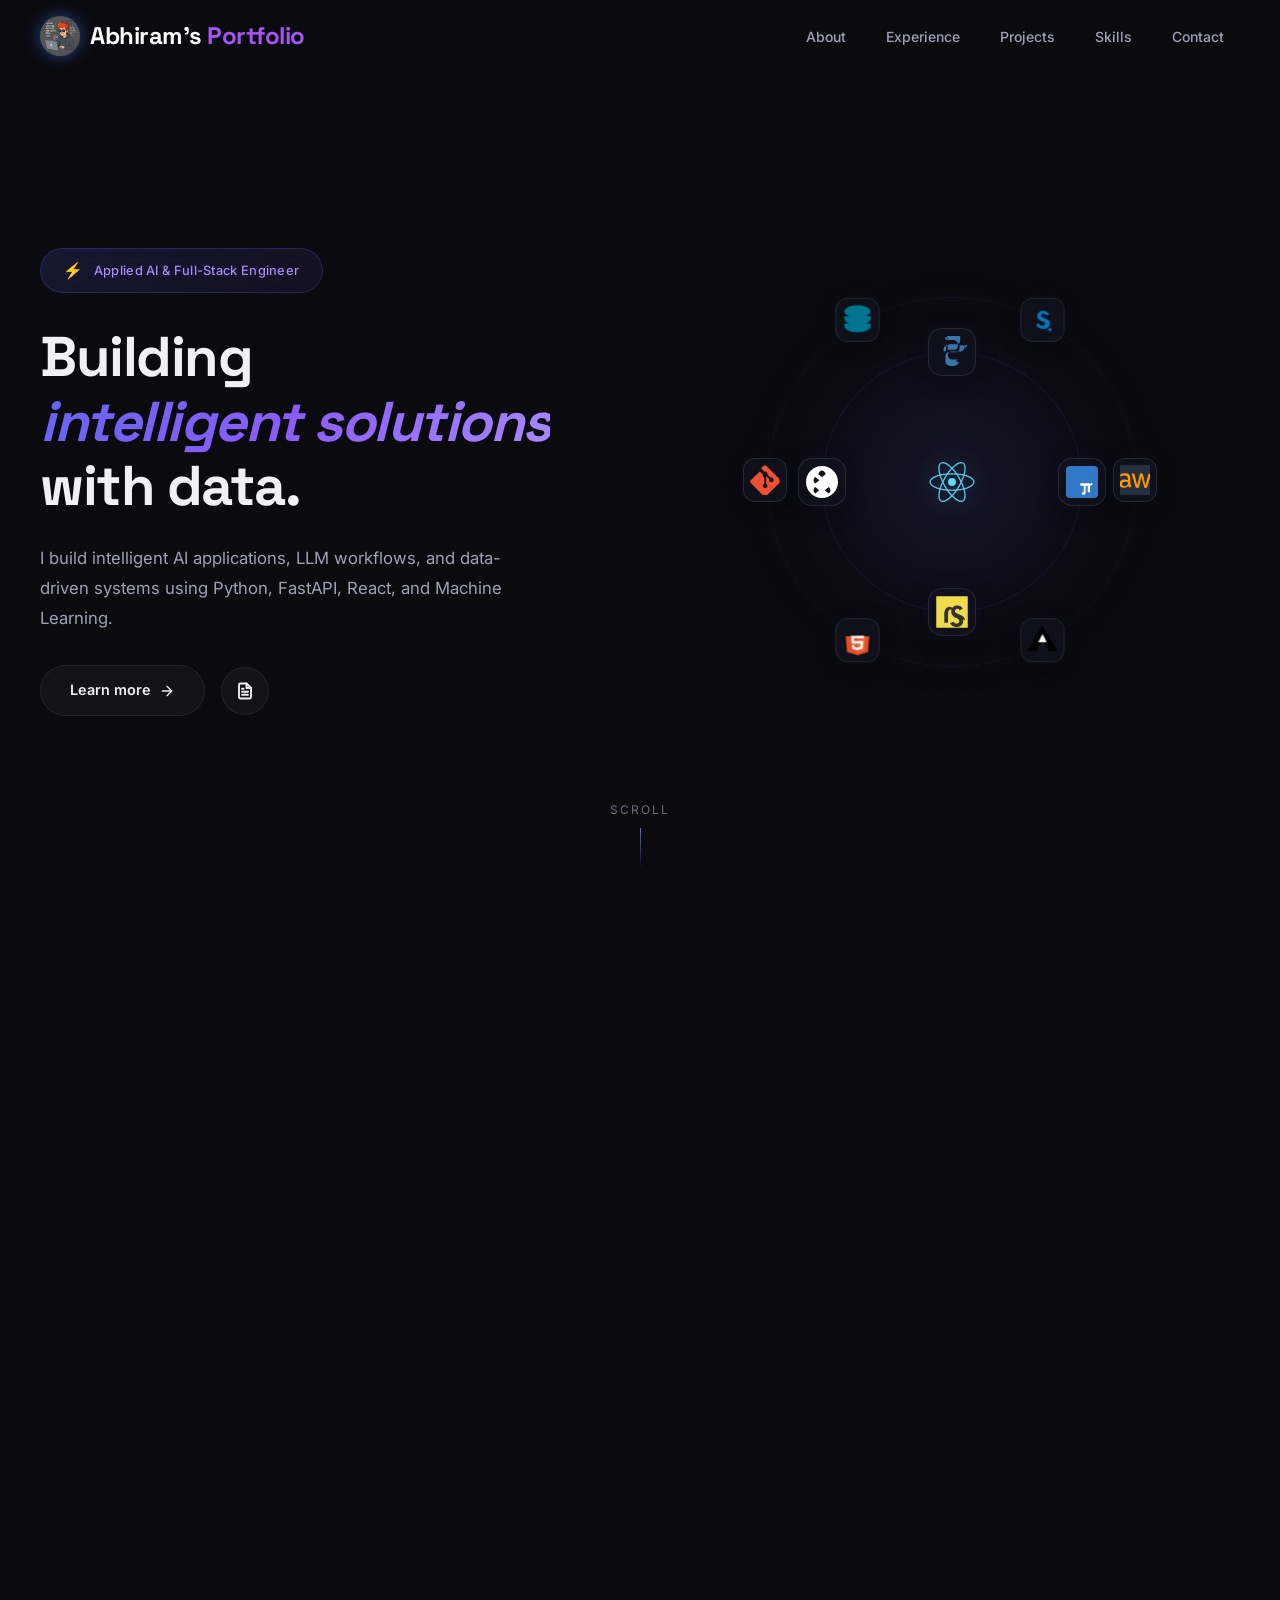
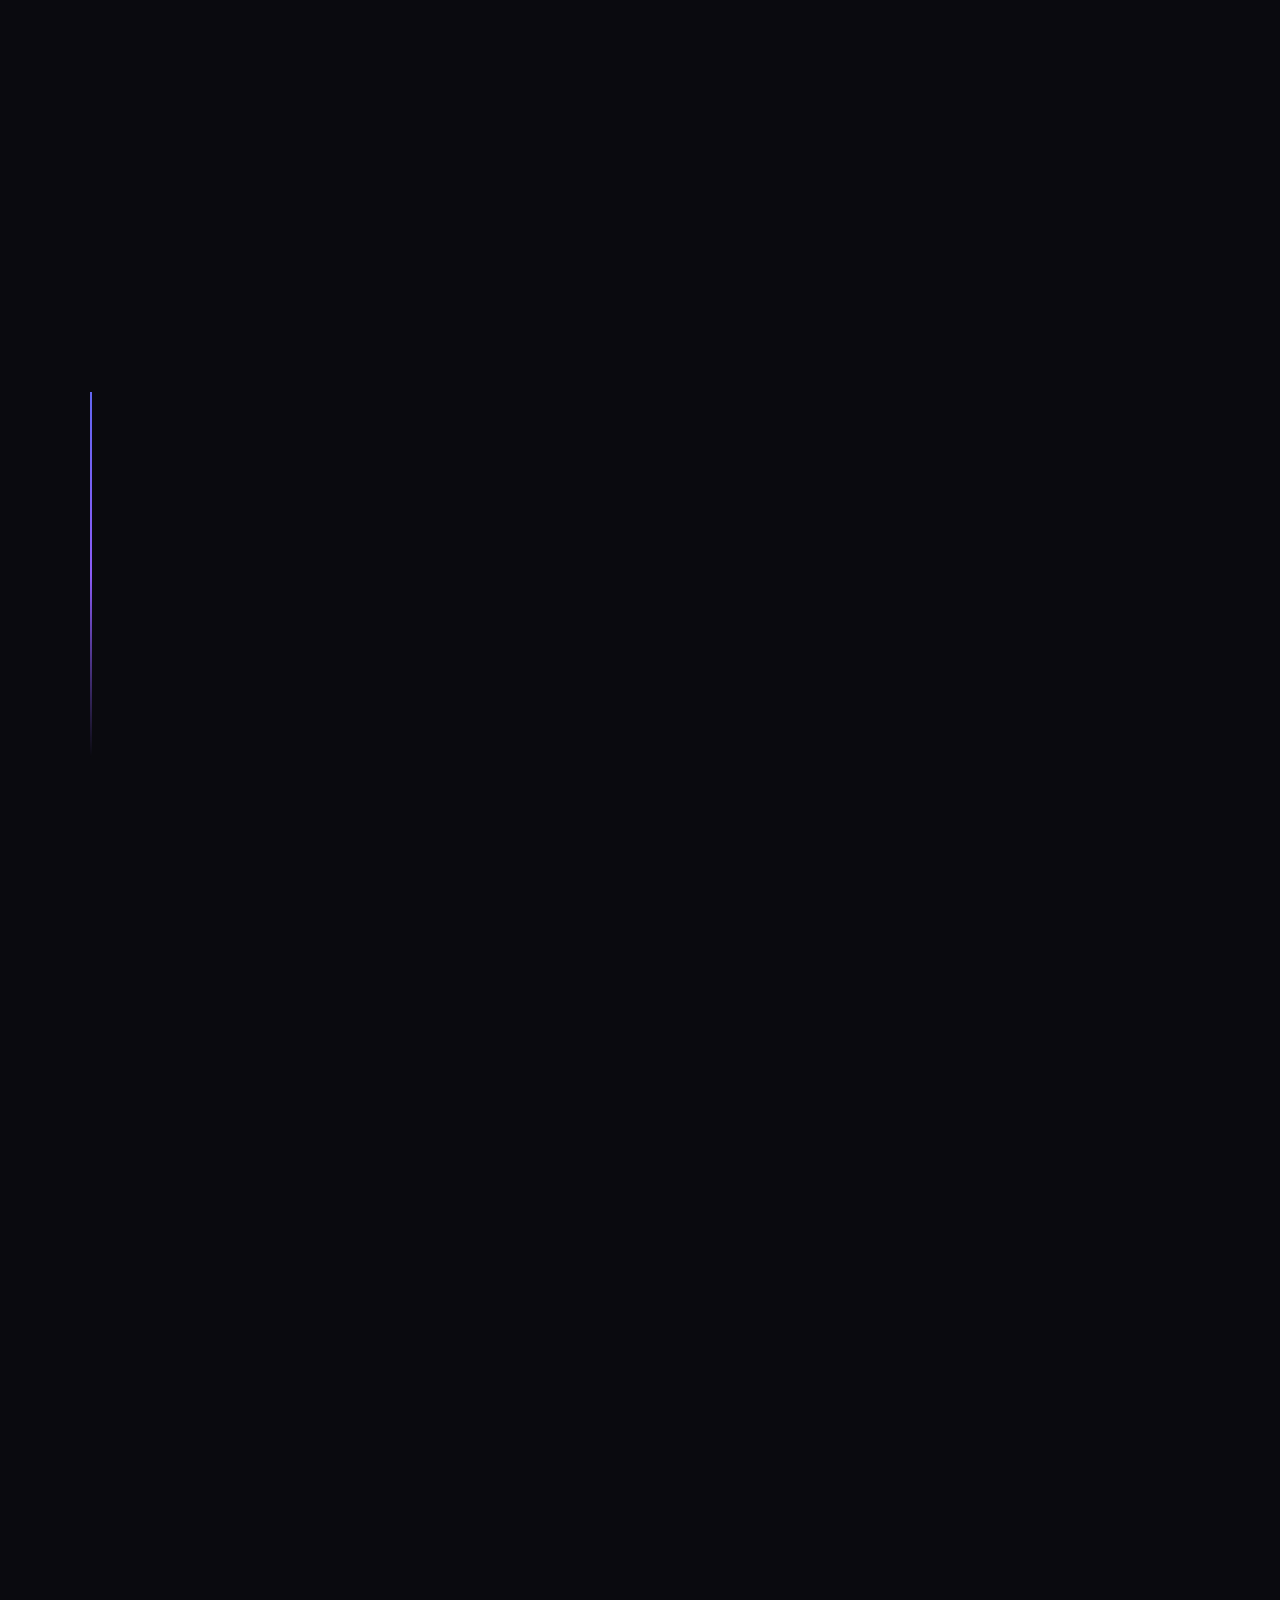
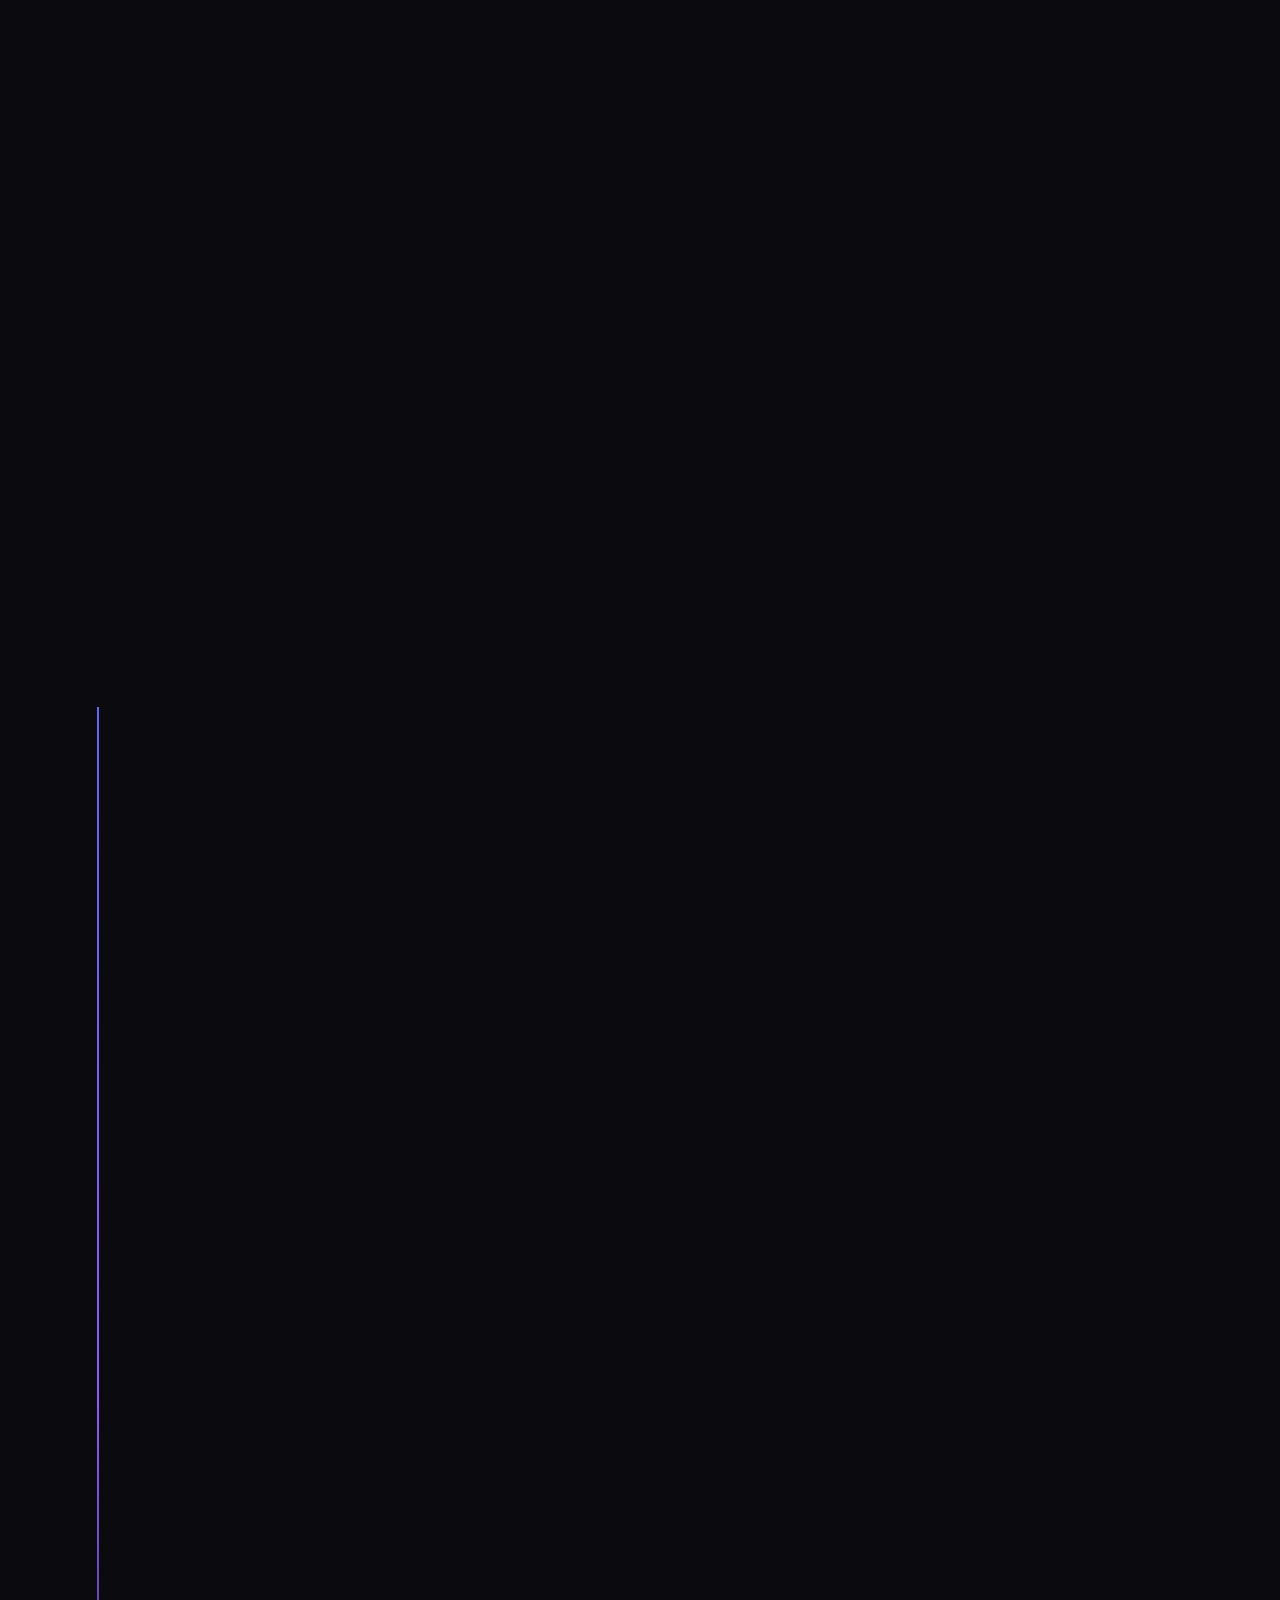
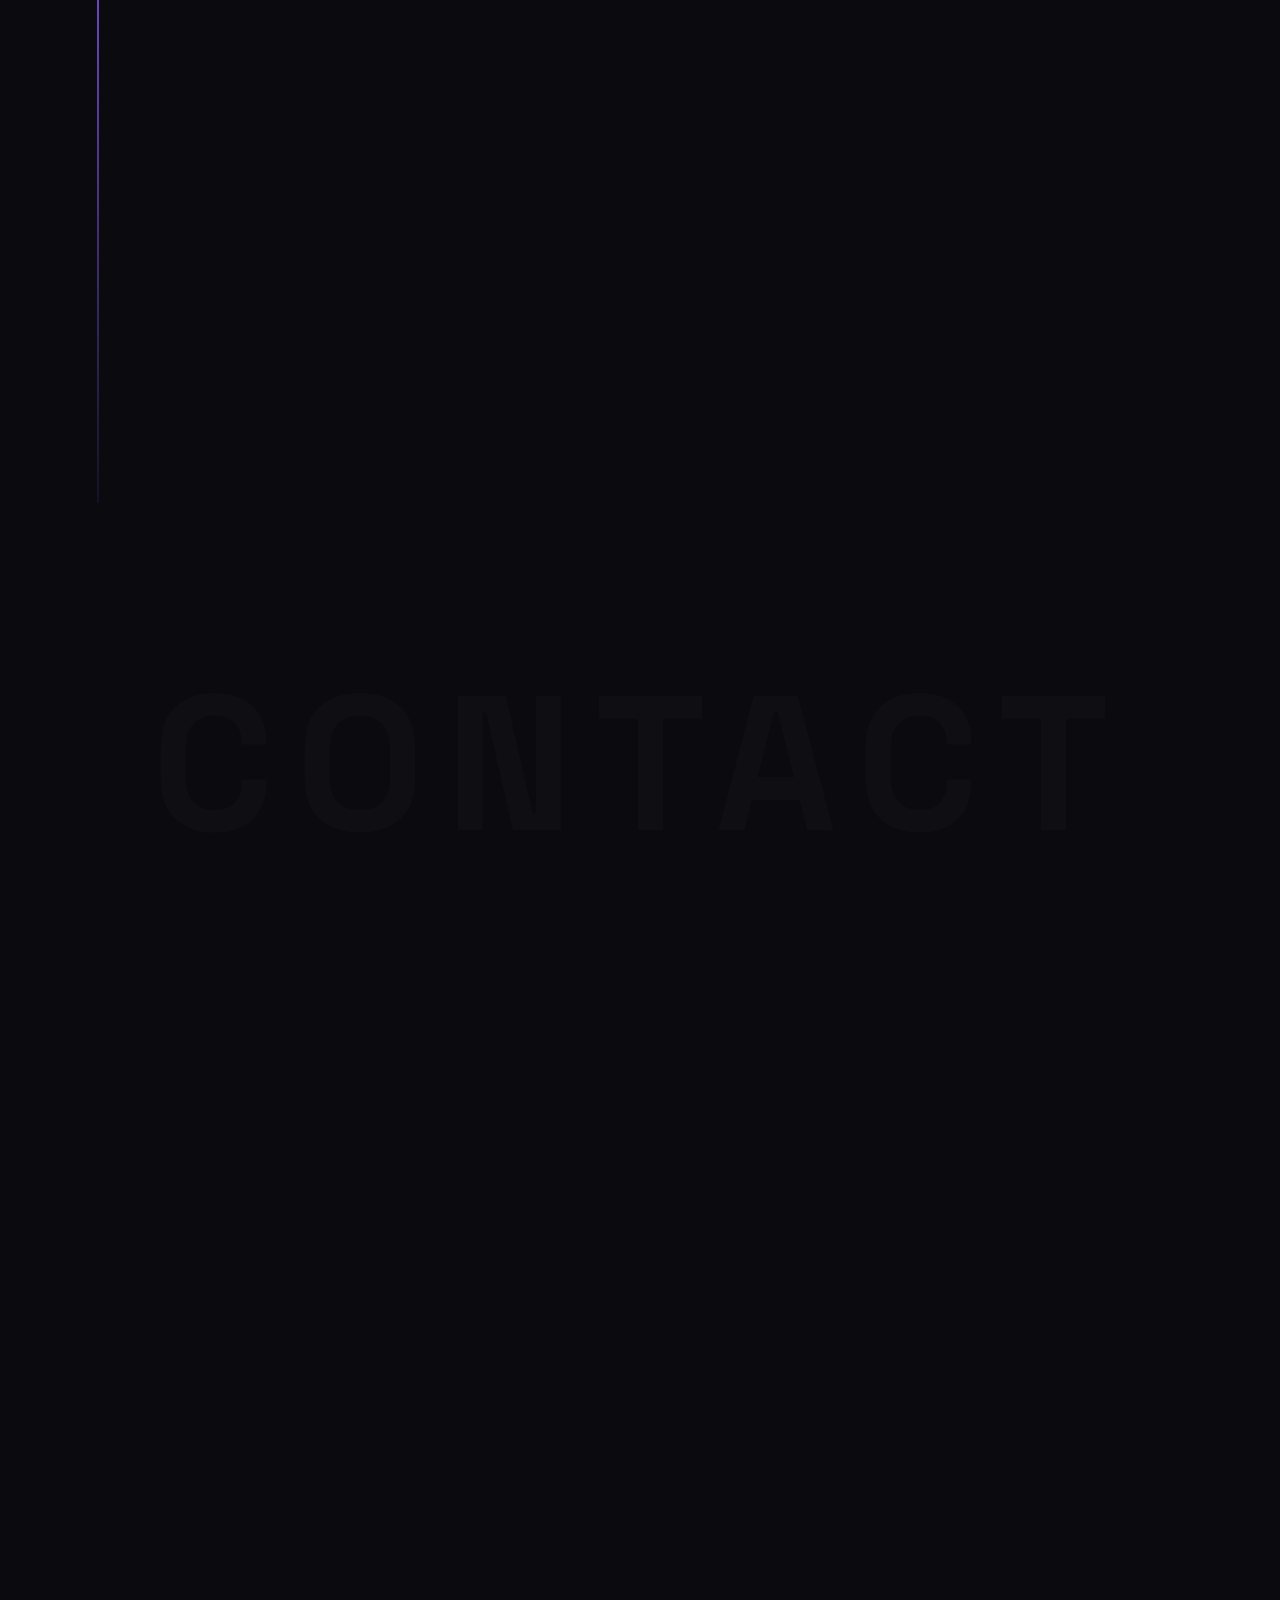
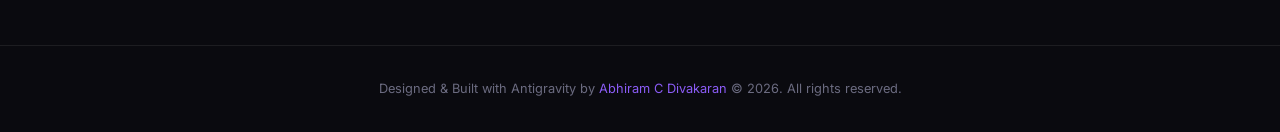
==== commit b4fe9c5b: "refactor: fix broken paths, dead links, template placeholders, and positioning copy" ====
--- a/index.html
+++ b/index.html
@@ -8,8 +8,7 @@
     content="Student Portfolio — A showcase of projects, skills, internships, and achievements. Built with modern web technologies and 3D interactive design.">
   <title>Student Portfolio — Developer & Tech Enthusiast</title>
   <link rel="stylesheet" href="styles.css">
-  <link rel="icon"
-    href="data:image/svg+xml,<svg xmlns='http://www.w3.org/2000/svg' viewBox='0 0 100 100'><text y='.9em' font-size='90'>⚡</text></svg>">
+  <link rel="icon" type="image/png" href="Components/Images/dev_logo.png">
 </head>
 
 <body>
@@ -32,12 +31,9 @@
       </a>
       <div class="nav-links" id="nav-links">
         <a href="#about">About</a>
-        <a href="#internships">Internships</a>
+        <a href="#internships">Experience</a>
         <a href="#projects">Projects</a>
         <a href="#skills">Skills</a>
-        <a href="#achievements">Achievements</a>
-        <a href="#certifications">Certifications</a>
-        <a href="#education">Education</a>
         <a href="#contact">Contact</a>
       </div>
       <button class="nav-toggle" id="nav-toggle" aria-label="Toggle navigation">
@@ -57,7 +53,7 @@
       <div class="hero-text">
         <div class="hero-badge">
           <span class="badge-icon">⚡</span>
-          Aspiring Data Scientist & AI Enthusiast
+          Applied AI &amp; Full-Stack Engineer
         </div>
         <h1 class="hero-title">
           <span class="line">Building</span>
@@ -65,8 +61,8 @@
           <span class="line">with data.</span>
         </h1>
         <p class="hero-subtitle">
-          I'm a Data Scientist with a passion for Artificial Intelligence and Machine Learning. Check out my projects
-          and skills.
+          I build intelligent AI applications, LLM workflows, and data-driven systems using Python, FastAPI, React,
+          and Machine Learning.
         </p>
         <div class="hero-actions" style="display: flex; align-items: center; gap: 1rem;">
           <a href="#about" class="btn btn-learn-more">
@@ -77,7 +73,9 @@
               <polyline points="12 5 19 12 12 19" />
             </svg>
           </a>
-          <a href="#" class="btn-secondary" data-resume aria-label="View Resume" title="View Resume">
+          <!-- TODO: Add Resume.pdf to Components/ -->
+          <a href="Components/Resume.pdf" target="_blank" rel="noopener noreferrer" class="btn-secondary"
+            aria-label="View Resume" title="View Resume">
             <svg width="18" height="18" viewBox="0 0 24 24" fill="none" stroke="currentColor" stroke-width="2.5"
               stroke-linecap="round" stroke-linejoin="round">
               <path d="M14 2H6a2 2 0 0 0-2 2v16a2 2 0 0 0 2 2h12a2 2 0 0 0 2-2V8z" />
@@ -240,7 +238,7 @@
       <div class="about-grid">
         <div class="about-photo-wrapper reveal-left">
           <div class="about-photo">
-            <img src="Components\Images\ChatGPT Image Jun 10, 2026, 11_14_18 AM.png" alt="Profile Photo"
+            <img src="Components/Images/ChatGPT Image Jun 10, 2026, 11_14_18 AM.png" alt="Profile Photo"
               id="about-photo-img">
           </div>
           <div class="about-photo-decoration"></div>
@@ -251,26 +249,27 @@
           <p>
             I'm a Computer Science student with a strong interest in data analytics, business intelligence, machine
             learning, predictive analytics and data-driven decision making. I enjoy transforming raw data into clear
-            insights through analysis, visualization, and statistical techniques.My experience includes working with
+            insights through analysis, visualization, and statistical techniques. My experience includes working with
             SQL, Python, Excel, Power BI, and machine learning frameworks to solve practical problems and improve
             decision-making processes.
+          </p>
           <p>
-            When I'm not coding, you'll find me exploring new tech, contributing to open-source projects,
-            participating in hackathons, or mentoring fellow students. I believe in continuous learning
-            and am always looking for opportunities to grow and make an impact.
+            I focus on engineering practical AI tools, persistent memory and RAG-style context pipelines, and
+            end-to-end data products—from FastAPI backends and LLM-assisted developer platforms to interactive machine
+            learning web applications.
           </p>
 
           <div class="about-stats">
             <div class="stat-item">
-              <div class="stat-number" data-count="5" data-suffix="+">0</div>
+              <div class="stat-number" data-count="5" data-suffix="+">5+</div>
               <div class="stat-label">Projects Built</div>
             </div>
             <div class="stat-item">
-              <div class="stat-number" data-count="1">0</div>
+              <div class="stat-number" data-count="1">1</div>
               <div class="stat-label">Internships</div>
             </div>
             <div class="stat-item">
-              <div class="stat-number" data-count="5" data-suffix="+">0</div>
+              <div class="stat-number" data-count="5" data-suffix="+">5+</div>
               <div class="stat-label">Certificates</div>
             </div>
           </div>
@@ -316,7 +315,7 @@
               <span class="tag">Scikit-learn</span>
             </div>
             <div class="internship-cert" style="margin-top: 16px;">
-              <a href="Components\Images\DS Internship.jpg" target="_blank"
+              <a href="Components/Images/DS Internship.jpg" target="_blank" rel="noopener noreferrer"
                 style="display: inline-flex; align-items: center; gap: 6px; padding: 6px 0; color: var(--text-muted); text-decoration: none; font-size: 0.8rem; font-weight: 500; letter-spacing: 0.04em; border-bottom: 1px solid transparent; transition: color 0.2s ease, border-color 0.2s ease;"
                 onmouseover="this.style.color='var(--accent-1)';this.style.borderBottomColor='var(--accent-1)';"
                 onmouseout="this.style.color='var(--text-muted)';this.style.borderBottomColor='transparent';">
@@ -398,7 +397,7 @@
         <!-- Project 1: WyrmForge (2026)-->
         <div class="project-card reveal" data-category="ai-ml full-stack">
           <div class="project-image-container">
-            <img class="project-image" src="Components\Images\Gemini_Generated_Image_61pz3v61pz3v61pz.png"
+            <img class="project-image" src="Components/Images/Gemini_Generated_Image_61pz3v61pz3v61pz.png"
               alt="WyrmForge Project">
             <div class="project-image-overlay">
               <div class="expand-icon">🔍</div>
@@ -428,31 +427,13 @@
                 Code</a>
             </div>
           </div>
-          <div class="project-gallery" id="proj-gallery-wrymforge">
-            <div class="gallery-grid">
-              <div class="gallery-thumb"><img
-                  src="https://images.unsplash.com/photo-1516321318423-f06f85e504b3?w=200&h=200&fit=crop"
-                  alt="Screenshot 1"></div>
-              <div class="gallery-thumb"><img
-                  src="https://images.unsplash.com/photo-1526374965328-7f61d4dc18c5?w=200&h=200&fit=crop"
-                  alt="Screenshot 2"></div>
-              <div class="gallery-thumb"><img
-                  src="https://images.unsplash.com/photo-1550751827-4bd374c3f58b?w=200&h=200&fit=crop"
-                  alt="Screenshot 3"></div>
-            </div>
-          </div>
-          <div style="padding: 0 1.75rem 1.75rem;">
-            <button class="expand-gallery-btn" data-target="proj-gallery-wrymforge">
-              <span class="btn-text">View Photos</span>
-              <span class="arrow">▼</span>
-            </button>
-          </div>
+          <!-- TODO: Add real WyrmForge screenshots gallery -->
         </div>
         <!-- Project 2: Alvio Academy (2026) -->
         <div class="project-card reveal" data-category="ai-ml full-stack">
           <div class="project-image-container">
             <img class="project-image"
-              src="Components\Images\How-to-Implement-A-Queue-in-Python_Watermarked.993460fe2ffc.webp"
+              src="Components/Images/How-to-Implement-A-Queue-in-Python_Watermarked.993460fe2ffc.webp"
               alt="Alvio Academy Project">
             <div class="project-image-overlay">
               <div class="expand-icon">🔍</div>
@@ -478,36 +459,17 @@
               <span class="tag">Generative AI</span>
             </div>
             <div class="project-links">
-              <a href="#" class="project-link primary">⬡ Live Demo</a>
               <a href="https://github.com/Abhiram-C-Divakaran/Alvio-Academy" class="project-link secondary">⌘ Source
                 Code</a>
             </div>
           </div>
-          <div class="project-gallery" id="proj-gallery-0">
-            <div class="gallery-grid">
-              <div class="gallery-thumb"><img
-                  src="https://images.unsplash.com/photo-1516321318423-f06f85e504b3?w=200&h=200&fit=crop"
-                  alt="Screenshot 1"></div>
-              <div class="gallery-thumb"><img
-                  src="https://images.unsplash.com/photo-1526374965328-7f61d4dc18c5?w=200&h=200&fit=crop"
-                  alt="Screenshot 2"></div>
-              <div class="gallery-thumb"><img
-                  src="https://images.unsplash.com/photo-1550751827-4bd374c3f58b?w=200&h=200&fit=crop"
-                  alt="Screenshot 3"></div>
-            </div>
-          </div>
-          <div style="padding: 0 1.75rem 1.75rem;">
-            <button class="expand-gallery-btn" data-target="proj-gallery-0">
-              <span class="btn-text">View Photos</span>
-              <span class="arrow">▼</span>
-            </button>
-          </div>
+          <!-- TODO: Add real Alvio Academy screenshots gallery -->
         </div>
 
         <!-- Project 3: AVA Chatbot (2026) -->
         <div class="project-card reveal" data-category="ai-ml full-stack">
           <div class="project-image-container">
-            <img class="project-image" src="Components\Images\8691987.jpg" alt="AI Dashboard Project">
+            <img class="project-image" src="Components/Images/8691987.jpg" alt="AVA Full-Stack AI Chatbot">
             <div class="project-image-overlay">
               <div class="expand-icon">🔍</div>
             </div>
@@ -518,7 +480,7 @@
               <span class="project-date">2026 — Present</span>
             </div>
             <p class="project-desc">
-              AVA is a full-stack personal AI chatbot assistant engineered with a secure authentication, session
+              AVA is a full-stack personal AI chatbot assistant engineered with secure authentication, session
               management, and conversational interface. Features a long-term memory system utilizing context window
               management, summary-based context retention, and custom tools including live web search, code execution,
               and a rule-based sentiment detector.
@@ -531,38 +493,16 @@
               <span class="tag">Machine Learning</span>
             </div>
             <div class="project-links">
-              <a href="#" class="project-link primary">⬡ Live Demo</a>
               <a href="https://github.com/Abhiram-C-Divakaran/Ava-AI" class="project-link secondary">⌘ Source Code</a>
             </div>
           </div>
-          <div class="project-gallery" id="proj-gallery-1">
-            <div class="gallery-grid">
-              <div class="gallery-thumb"><img
-                  src="https://images.unsplash.com/photo-1551288049-bebda4e38f71?w=200&h=200&fit=crop"
-                  alt="Screenshot 1"></div>
-              <div class="gallery-thumb"><img
-                  src="https://images.unsplash.com/photo-1460925895917-afdab827c52f?w=200&h=200&fit=crop"
-                  alt="Screenshot 2"></div>
-              <div class="gallery-thumb"><img
-                  src="https://images.unsplash.com/photo-1504868584819-f8e8b4b6d7e3?w=200&h=200&fit=crop"
-                  alt="Screenshot 3"></div>
-              <div class="gallery-thumb"><img
-                  src="https://images.unsplash.com/photo-1551288049-bebda4e38f71?w=200&h=200&fit=crop&crop=bottom"
-                  alt="Screenshot 4"></div>
-            </div>
-          </div>
-          <div style="padding: 0 1.75rem 1.75rem;">
-            <button class="expand-gallery-btn" data-target="proj-gallery-1">
-              <span class="btn-text">View Photos</span>
-              <span class="arrow">▼</span>
-            </button>
-          </div>
+          <!-- TODO: Add real AVA Chatbot screenshots gallery -->
         </div>
 
         <!-- Project 4: CodeSight (2026) -->
         <div class="project-card reveal" data-category="ai-ml">
           <div class="project-image-container">
-            <img class="project-image" src="Components\Images\I-LOVE-CODING-112023.jpg" alt="E-Commerce App">
+            <img class="project-image" src="Components/Images/I-LOVE-CODING-112023.jpg" alt="CodeSight AI Code Review Platform">
             <div class="project-image-overlay">
               <div class="expand-icon">🔍</div>
             </div>
@@ -585,36 +525,14 @@
               <span class="tag">Groq API</span>
               <span class="tag">Claude Sonnet</span>
             </div>
-            <div class="project-links">
-              <a href="#" class="project-link primary">⬡ Live Demo</a>
-              <a href="#" class="project-link secondary">⌘ Source Code</a>
-            </div>
-          </div>
-          <div class="project-gallery" id="proj-gallery-2">
-            <div class="gallery-grid">
-              <div class="gallery-thumb"><img
-                  src="https://images.unsplash.com/photo-1563013544-824ae1b704d3?w=200&h=200&fit=crop"
-                  alt="Screenshot 1"></div>
-              <div class="gallery-thumb"><img
-                  src="https://images.unsplash.com/photo-1556742049-0cfed4f6a45d?w=200&h=200&fit=crop"
-                  alt="Screenshot 2"></div>
-              <div class="gallery-thumb"><img
-                  src="https://images.unsplash.com/photo-1472851294608-062f824d29cc?w=200&h=200&fit=crop"
-                  alt="Screenshot 3"></div>
-            </div>
-          </div>
-          <div style="padding: 0 1.75rem 1.75rem;">
-            <button class="expand-gallery-btn" data-target="proj-gallery-2">
-              <span class="btn-text">View Photos</span>
-              <span class="arrow">▼</span>
-            </button>
-          </div>
+          </div>
+          <!-- TODO: Add real CodeSight screenshots gallery -->
         </div>
 
         <!-- Project 5: Credit Card Fraud Detection (2024) -->
         <div class="project-card reveal" data-category="data-science">
           <div class="project-image-container">
-            <img class="project-image" src="Components\Images\digital-payment_23-2151961260.avif" alt="ML Model">
+            <img class="project-image" src="Components/Images/digital-payment_23-2151961260.avif" alt="ML Model">
             <div class="project-image-overlay">
               <div class="expand-icon">🔍</div>
             </div>
@@ -645,14 +563,14 @@
           </div>
           <div class="project-gallery" id="proj-gallery-3">
             <div class="gallery-grid">
-              <div class="gallery-thumb"><img src="Components\Images\Screenshot 2026-06-11 051919.png"
+              <div class="gallery-thumb"><img src="Components/Images/Screenshot 2026-06-11 051919.png"
                   alt="Screenshot 1"></div>
-              <div class="gallery-thumb"><img src="Components\Images\Screenshot 2026-06-11 051933.png"
+              <div class="gallery-thumb"><img src="Components/Images/Screenshot 2026-06-11 051933.png"
                   alt="Screenshot 2"></div>
-              <div class="gallery-thumb"><img src="Components\Images\Screenshot 2026-06-11 051951.png"
+              <div class="gallery-thumb"><img src="Components/Images/Screenshot 2026-06-11 051951.png"
                   alt="Screenshot 3"></div>
-              <div class="gallery-thumb"><img src="Components\Images\Screenshot 2026-06-11 052533.png"
-                  alt="Screenshot 3"></div>
+              <div class="gallery-thumb"><img src="Components/Images/Screenshot 2026-06-11 052533.png"
+                  alt="Screenshot 4"></div>
             </div>
           </div>
           <div style="padding: 0 1.75rem 1.75rem;">
@@ -695,14 +613,14 @@
           </div>
           <div class="project-gallery" id="proj-gallery-4">
             <div class="gallery-grid">
-              <div class="gallery-thumb"><img src="Components\Images\Screenshot 2026-06-10 211306.png"
+              <div class="gallery-thumb"><img src="Components/Images/Screenshot 2026-06-10 211306.png"
                   alt="Screenshot 1"></div>
-              <div class="gallery-thumb"><img src="Components\Images\Screenshot 2026-06-10 211344.png"
+              <div class="gallery-thumb"><img src="Components/Images/Screenshot 2026-06-10 211344.png"
                   alt="Screenshot 2"></div>
-              <div class="gallery-thumb"><img src="Components\Images\Screenshot 2026-06-10 211413.png"
+              <div class="gallery-thumb"><img src="Components/Images/Screenshot 2026-06-10 211413.png"
                   alt="Screenshot 3"></div>
-              <div class="gallery-thumb"><img src="Components\Images\Screenshot 2026-06-10 211435.png"
-                  alt="Screenshot 3"></div>
+              <div class="gallery-thumb"><img src="Components/Images/Screenshot 2026-06-10 211435.png"
+                  alt="Screenshot 4"></div>
             </div>
           </div>
           <div style="padding: 0 1.75rem 1.75rem;">
@@ -716,7 +634,7 @@
         <!-- Project 7: PlugIn Wagon (2023) -->
         <div class="project-card reveal" data-category="full-stack">
           <div class="project-image-container">
-            <img class="project-image" src="Components\Images\wp8000721.jpg" alt="Chat App">
+            <img class="project-image" src="Components/Images/wp8000721.jpg" alt="PlugIn Wagon EV Utility Application">
             <div class="project-image-overlay">
               <div class="expand-icon">🔍</div>
             </div>
@@ -739,27 +657,11 @@
               <span class="tag">Java</span>
             </div>
             <div class="project-links">
-              <a href="#" class="project-link primary">⬡ Live Demo</a>
               <a href="https://github.com/Abhiram-C-Divakaran/PlugIn-Wagon" class="project-link secondary">⌘ Source
                 Code</a>
             </div>
           </div>
-          <div class="project-gallery" id="proj-gallery-5">
-            <div class="gallery-grid">
-              <div class="gallery-thumb"><img
-                  src="https://images.unsplash.com/photo-1611532736597-de2d4265fba3?w=200&h=200&fit=crop"
-                  alt="Screenshot 1"></div>
-              <div class="gallery-thumb"><img
-                  src="https://images.unsplash.com/photo-1577563908411-5077b6dc7624?w=200&h=200&fit=crop"
-                  alt="Screenshot 2"></div>
-            </div>
-          </div>
-          <div style="padding: 0 1.75rem 1.75rem;">
-            <button class="expand-gallery-btn" data-target="proj-gallery-5">
-              <span class="btn-text">View Photos</span>
-              <span class="arrow">▼</span>
-            </button>
-          </div>
+          <!-- TODO: Add real PlugIn Wagon screenshots gallery -->
         </div>
       </div>
     </div>
@@ -1073,7 +975,7 @@
             <div class="edu-new-top">
               <div class="edu-new-left">
                 <div class="edu-logo-wrap">
-                  <img src="Components\Images\lpu_logo.png" alt="LPU Logo">
+                  <img src="Components/Images/lpu_logo.png" alt="LPU Logo">
                 </div>
                 <div class="edu-new-info">
                   <h3 class="edu-new-degree">Master of Computer Applications</h3>
@@ -1150,7 +1052,7 @@
             <div class="edu-new-top">
               <div class="edu-new-left">
                 <div class="edu-logo-wrap">
-                  <img src="Components\Images\itm_logo.jpg" alt="ITM College Logo">
+                  <img src="Components/Images/itm_logo.jpg" alt="ITM College Logo">
                 </div>
                 <div class="edu-new-info">
                   <h3 class="edu-new-degree">Bachelor of Computer Applications</h3>
@@ -1227,19 +1129,11 @@
             <div class="edu-new-top">
               <div class="edu-new-left">
                 <div class="edu-logo-wrap">
-                  <img src="Components\Images\bvb_logo.jpg" alt="BVB Logo">
+                  <img src="Components/Images/bvb_logo.jpg" alt="BVB Logo">
                 </div>
                 <div class="edu-new-info">
                   <h3 class="edu-new-degree">Higher Secondary — Commerce Stream</h3>
-                  <a href="#" class="edu-new-school">
-                    Bharatiya Vidya Bhavan
-                    <svg width="12" height="12" viewBox="0 0 24 24" fill="none" stroke="currentColor"
-                      stroke-width="2.5">
-                      <path d="M18 13v6a2 2 0 0 1-2 2H5a2 2 0 0 1-2-2V8a2 2 0 0 1 2-2h6" />
-                      <polyline points="15 3 21 3 21 9" />
-                      <line x1="10" y1="14" x2="21" y2="3" />
-                    </svg>
-                  </a>
+                  <span class="edu-new-school">Bharatiya Vidya Bhavan</span>
                   <div class="edu-new-meta">
                     <span class="edu-meta-item">
                       <svg width="13" height="13" viewBox="0 0 24 24" fill="none" stroke="currentColor"
@@ -1304,19 +1198,11 @@
             <div class="edu-new-top">
               <div class="edu-new-left">
                 <div class="edu-logo-wrap">
-                  <img src="Components\Images\bvb_logo.jpg" alt="BVB Logo">
+                  <img src="Components/Images/bvb_logo.jpg" alt="BVB Logo">
                 </div>
                 <div class="edu-new-info">
                   <h3 class="edu-new-degree">Secondary School — CBSE</h3>
-                  <a href="#" class="edu-new-school">
-                    Bharatiya Vidya Bhavan
-                    <svg width="12" height="12" viewBox="0 0 24 24" fill="none" stroke="currentColor"
-                      stroke-width="2.5">
-                      <path d="M18 13v6a2 2 0 0 1-2 2H5a2 2 0 0 1-2-2V8a2 2 0 0 1 2-2h6" />
-                      <polyline points="15 3 21 3 21 9" />
-                      <line x1="10" y1="14" x2="21" y2="3" />
-                    </svg>
-                  </a>
+                  <span class="edu-new-school">Bharatiya Vidya Bhavan</span>
                   <div class="edu-new-meta">
                     <span class="edu-meta-item">
                       <svg width="13" height="13" viewBox="0 0 24 24" fill="none" stroke="currentColor"
